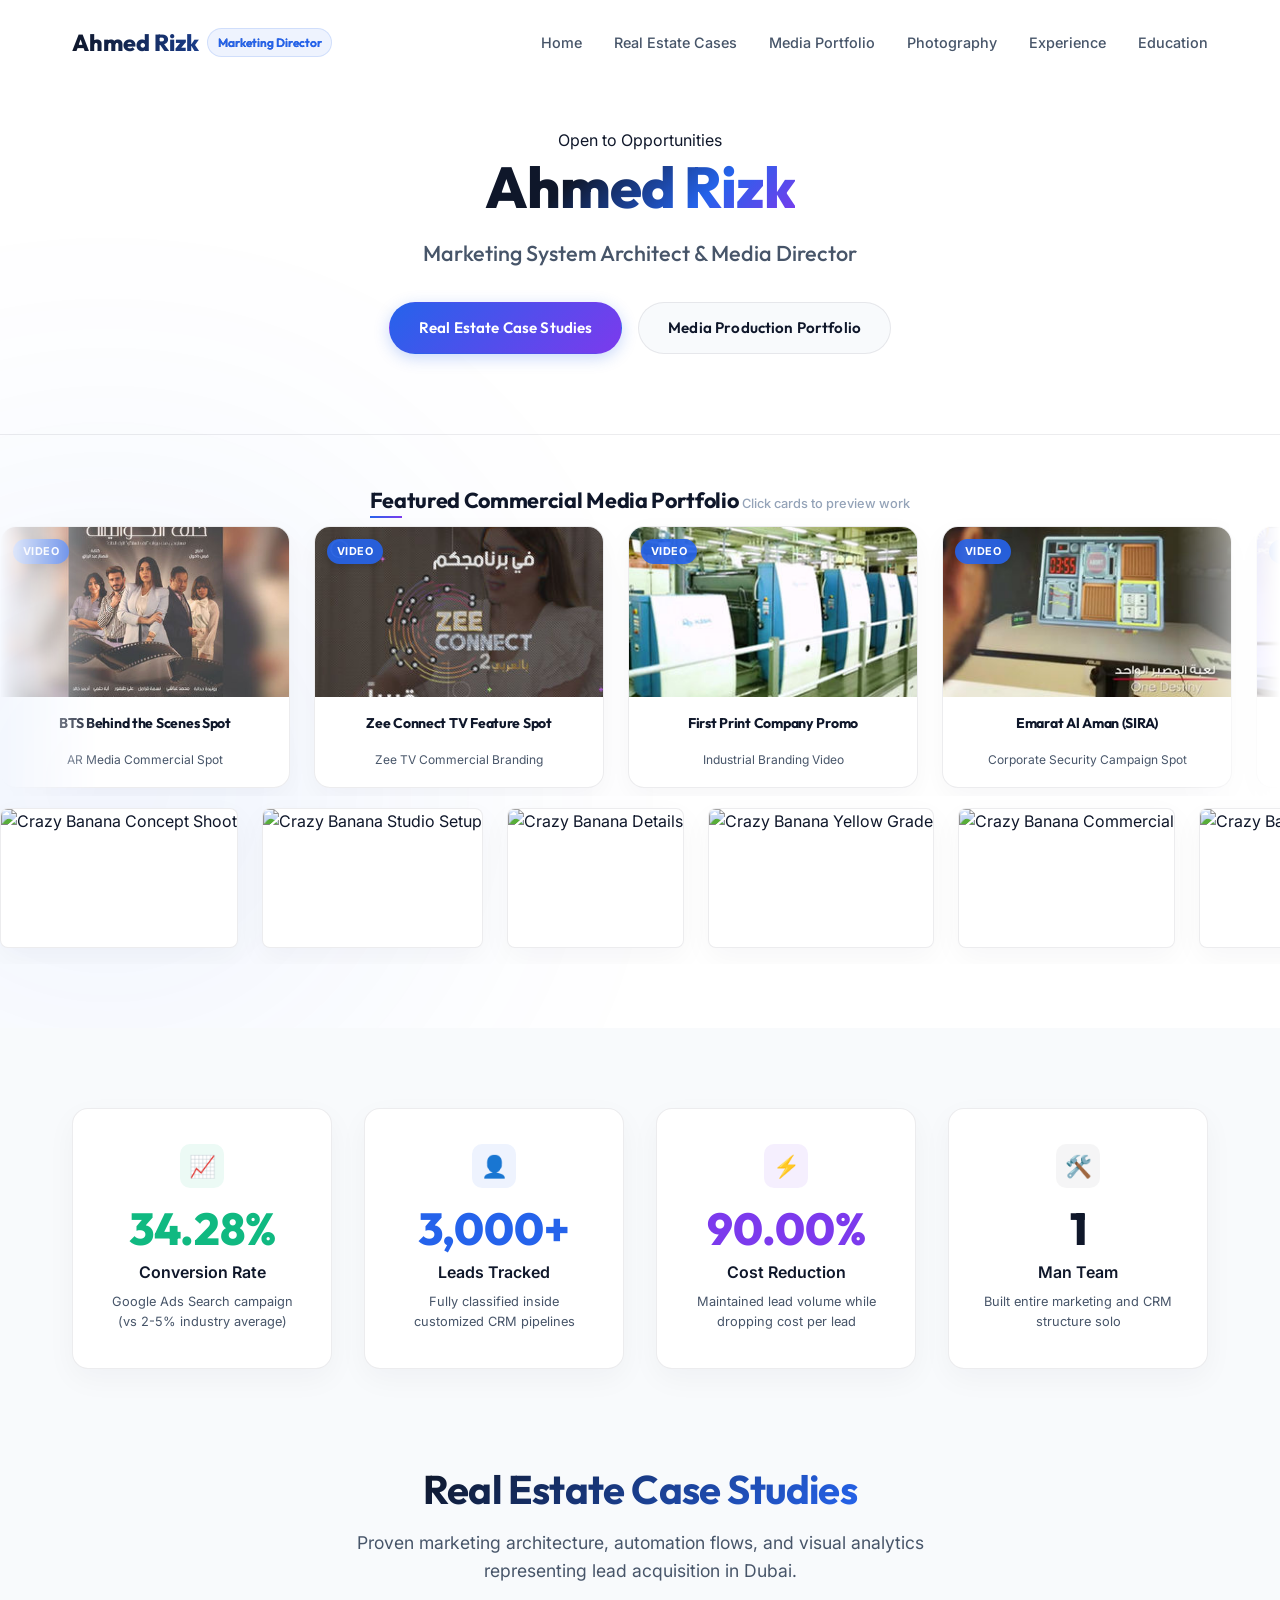
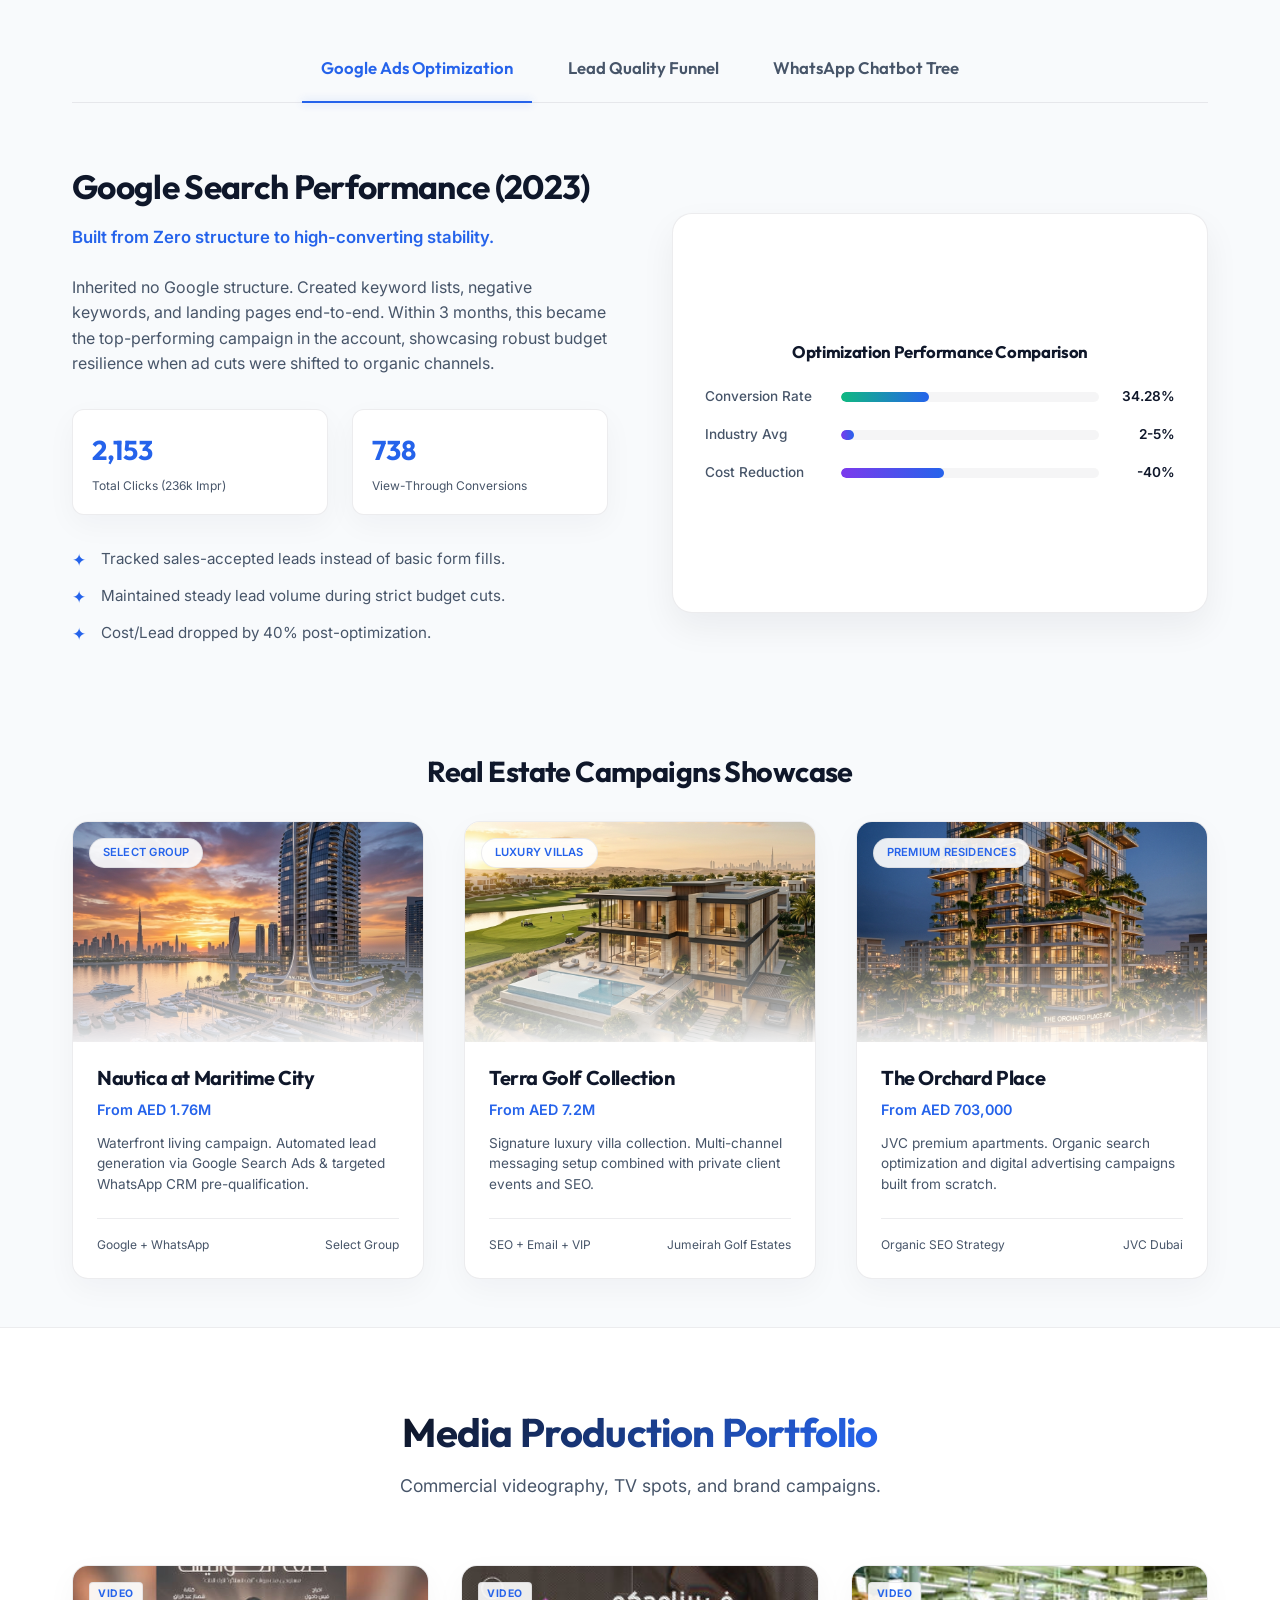
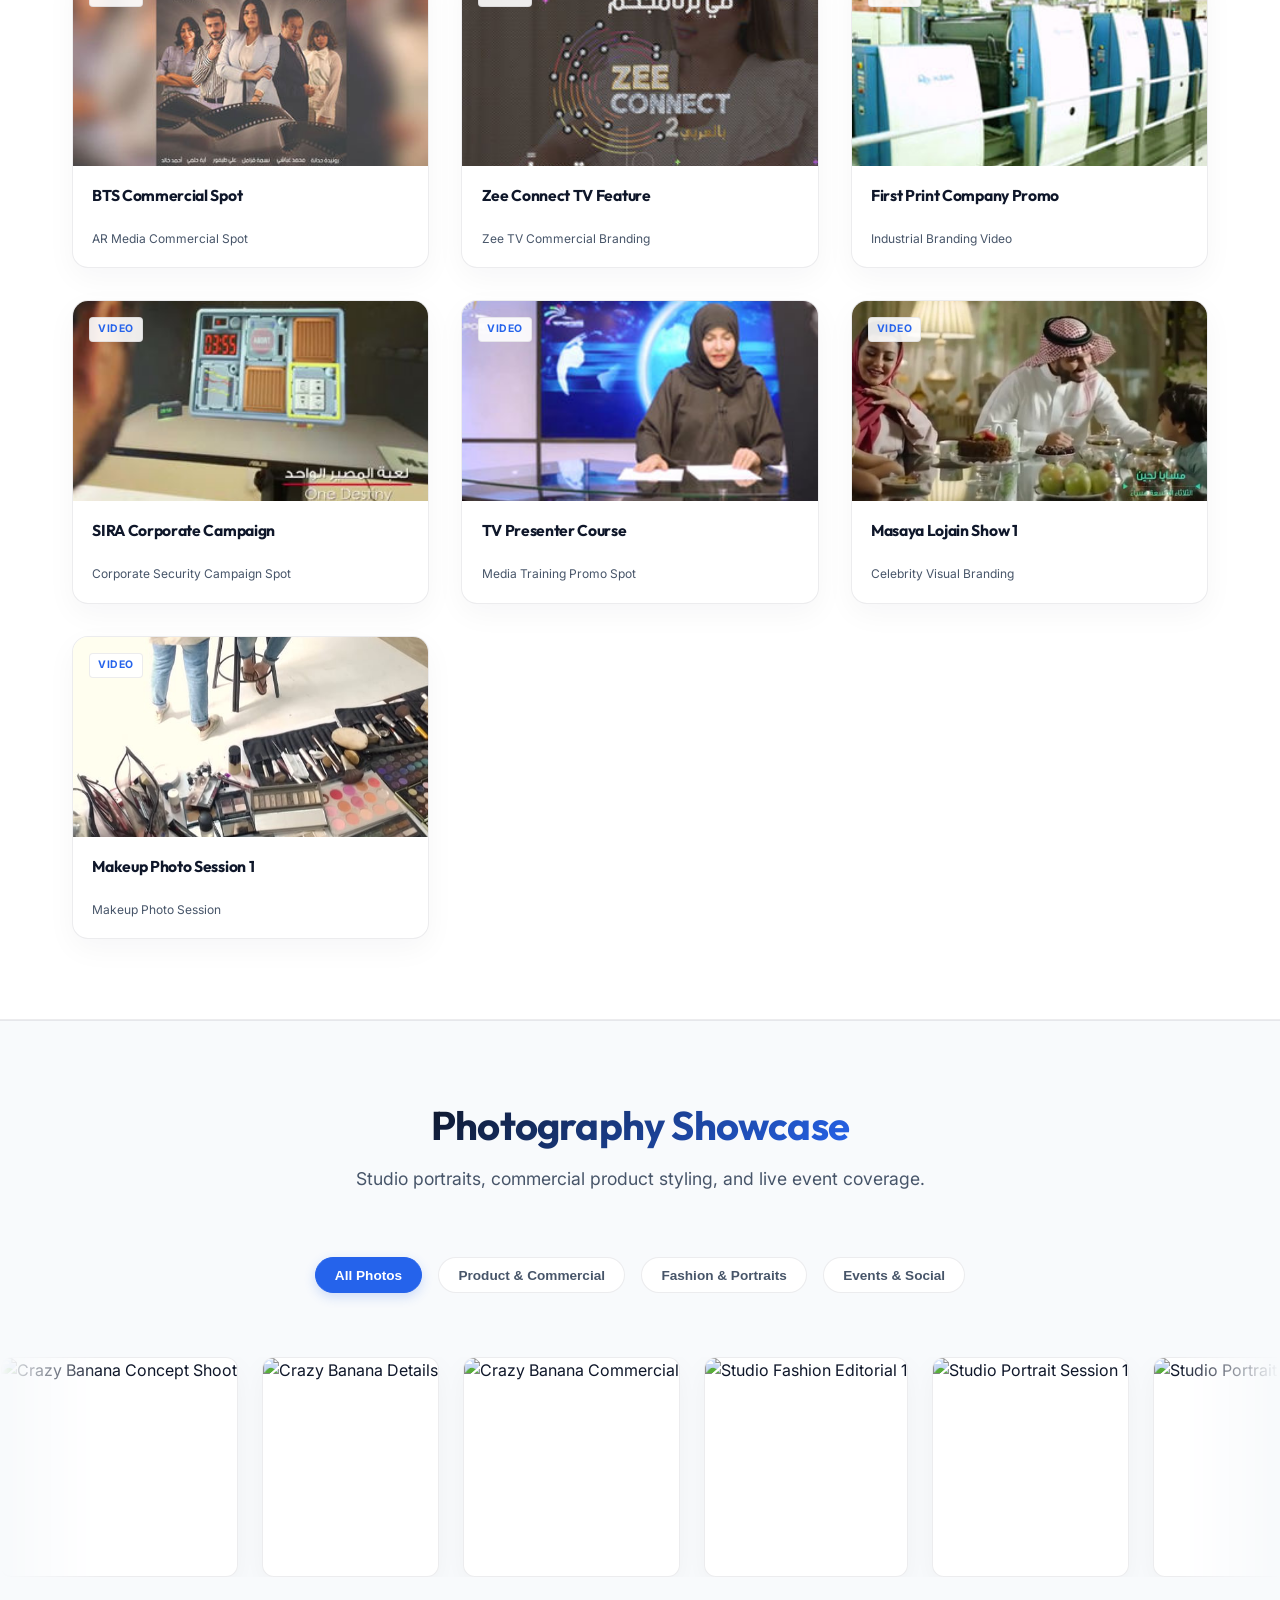
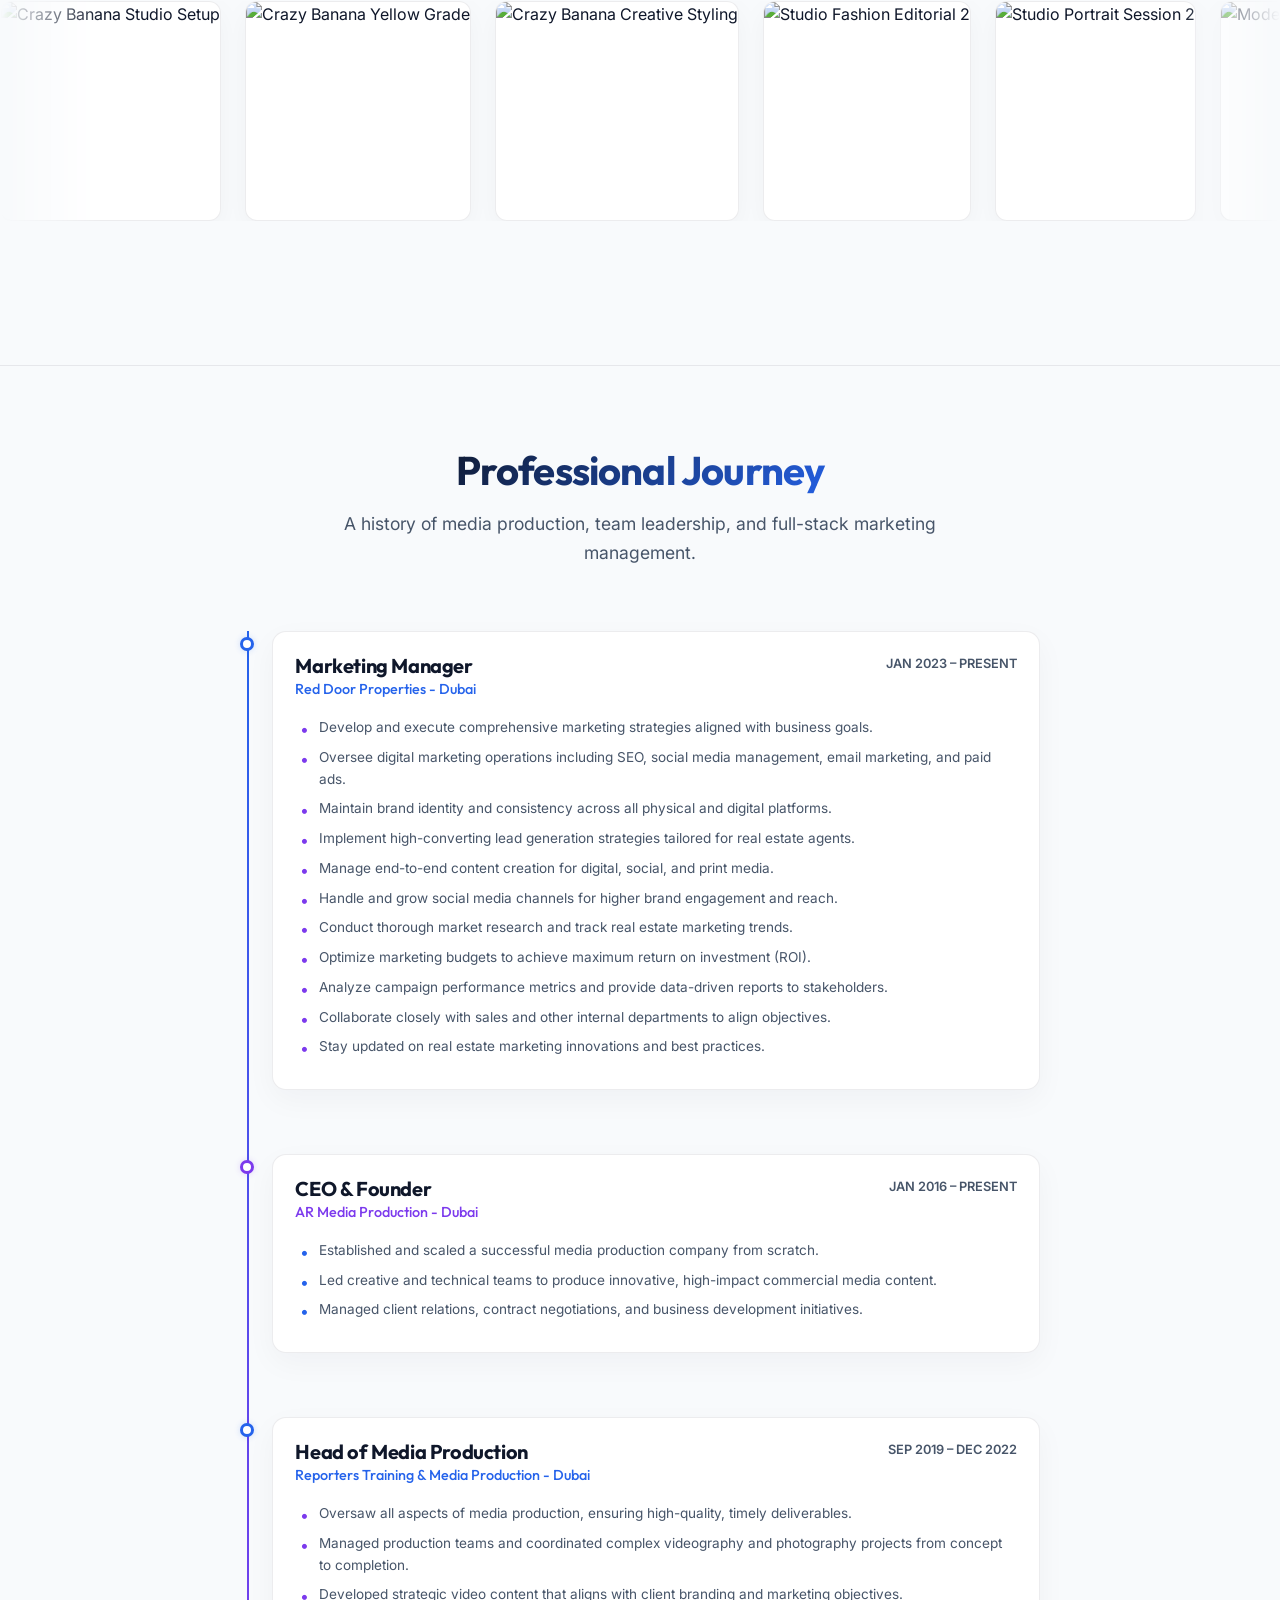
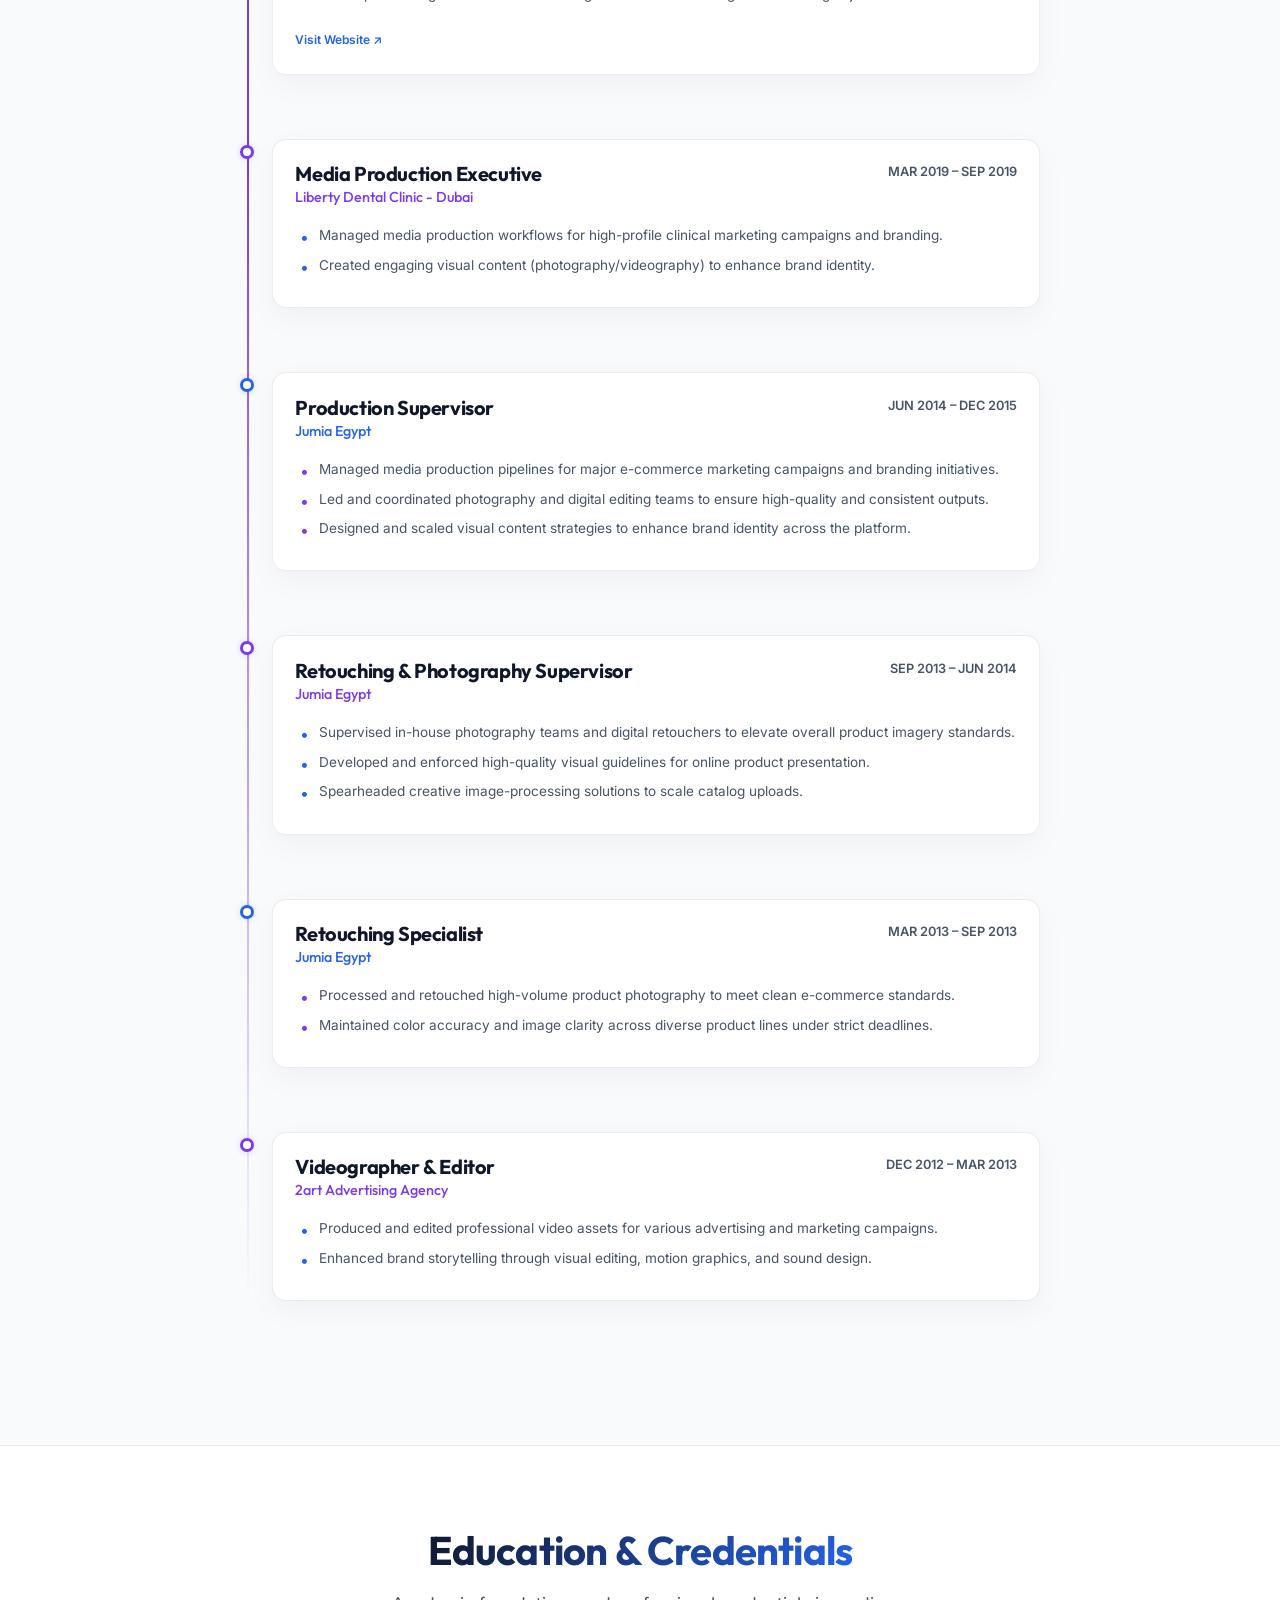
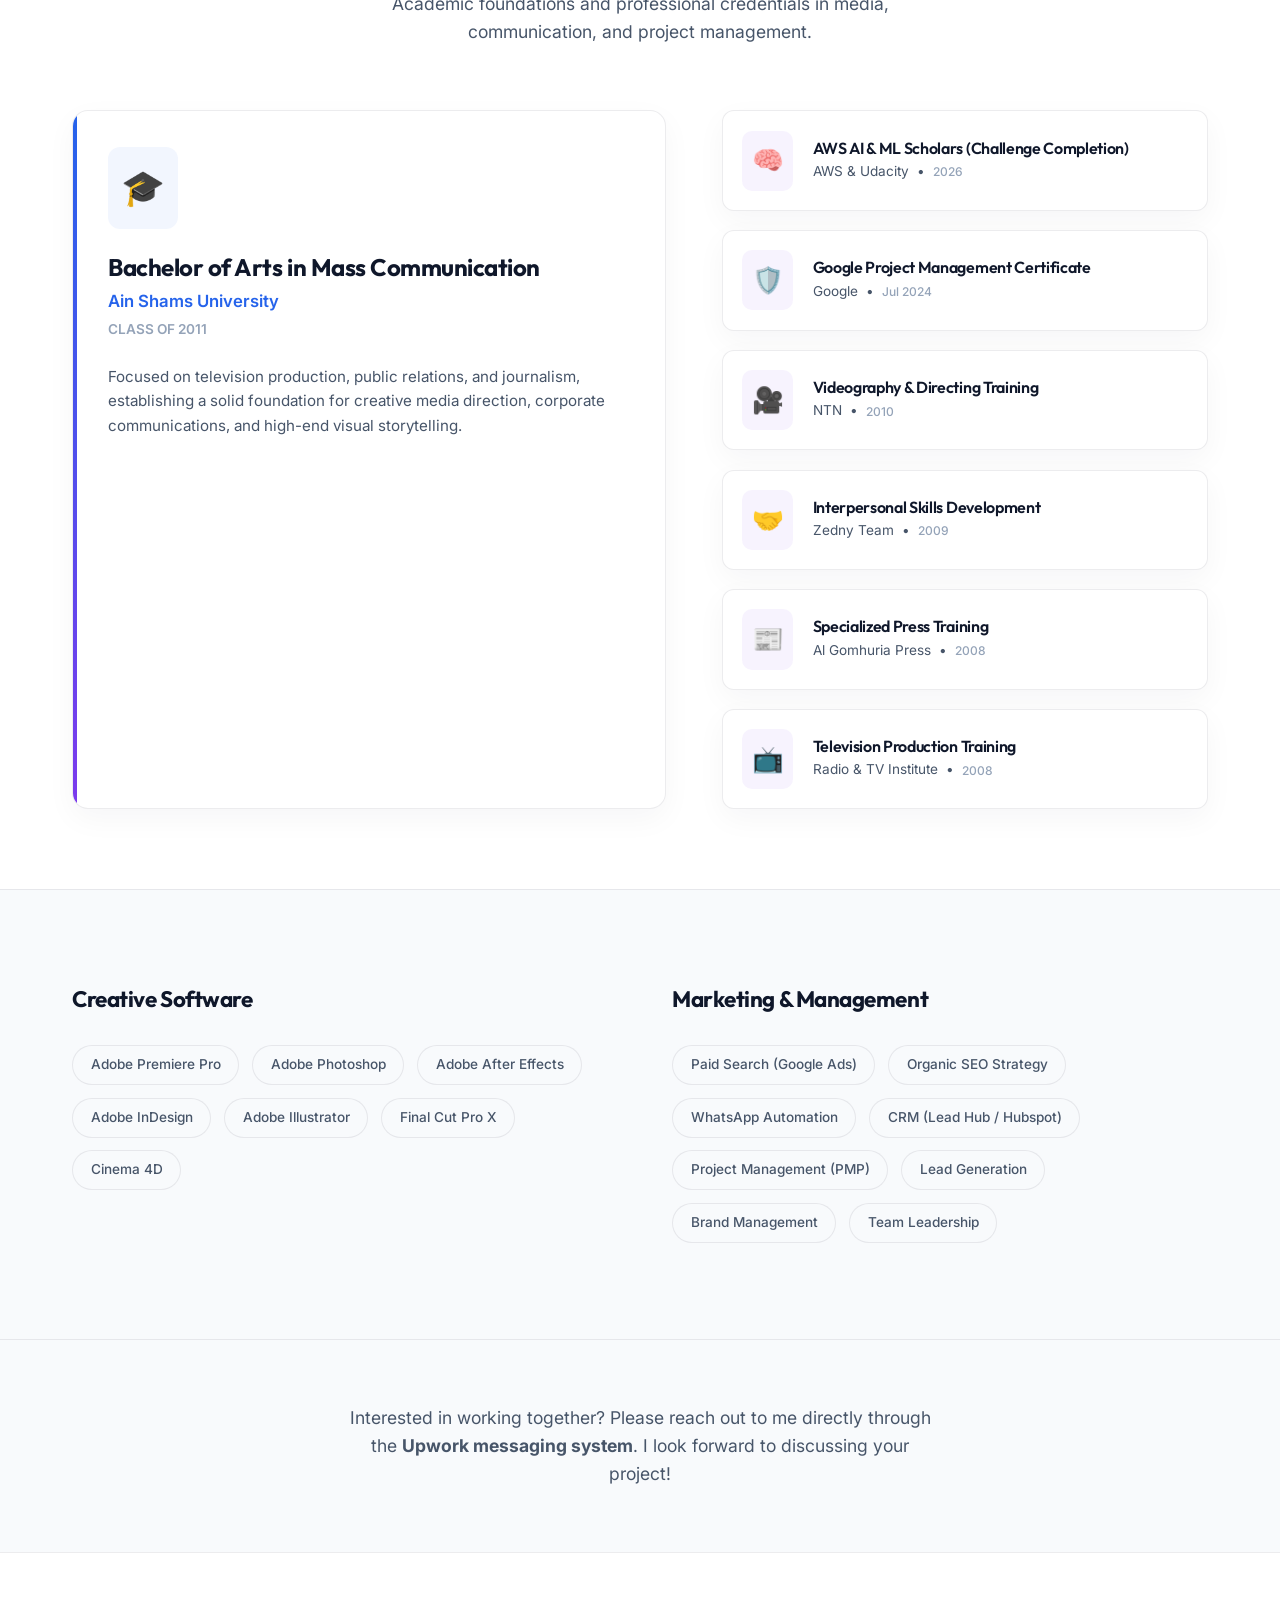
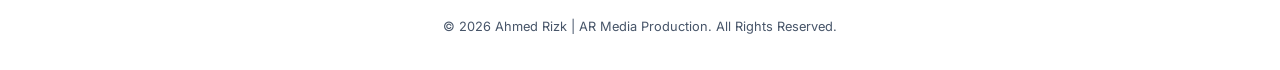
==== upwork.html @ 8ee6723e "Add Upwork-compliant portfolio edition without contact info or contact form" ====
<!DOCTYPE html>
<html lang="en">
<head>
  <meta charset="UTF-8">
  <meta name="viewport" content="width=device-width, initial-scale=1.0">
  <title>Ahmed Rizk | Head of Marketing & Media Production Portfolio</title>
  <meta name="description" content="Personal marketing leadership and media production portfolio of Ahmed Rizk. Specialized in Dubai Real Estate, Google Ads, and CRM workflows.">
  
  <!-- Open Graph / Facebook (Social Preview) -->
  <meta property="og:type" content="website">
  <meta property="og:url" content="https://ahmedrizkmedia.github.io/Ahmed_rizk/upwork.html">
  <meta property="og:title" content="Ahmed Rizk | Head of Marketing & Media Production">
  <meta property="og:description" content="Marketing System Architect & Media Director. Specialized in Dubai Real Estate, Google Ads, and CRM workflows.">
  <meta property="og:image" content="https://ahmedrizkmedia.github.io/Ahmed_rizk/images/avatar.jpg">

  <!-- Twitter -->
  <meta property="twitter:card" content="summary_large_image">
  <meta property="twitter:url" content="https://ahmedrizkmedia.github.io/Ahmed_rizk/upwork.html">
  <meta property="twitter:title" content="Ahmed Rizk | Head of Marketing & Media Production">
  <meta property="twitter:description" content="Marketing System Architect & Media Director. Specialized in Dubai Real Estate, Google Ads, and CRM workflows.">
  <meta property="twitter:image" content="https://ahmedrizkmedia.github.io/Ahmed_rizk/images/avatar.jpg">

  <link rel="icon" type="image/jpeg" href="images/favicon.jpg">
  <link rel="stylesheet" href="style.css">
  <script src="script.js" defer></script>
</head>
<body>

  <!-- Sticky Header Nav -->
  <header>
    <div class="container nav-container">
      <a href="#" class="logo">Ahmed Rizk <span>Marketing Director</span></a>
      <nav>
        <ul class="nav-links">
          <li><a href="#hero">Home</a></li>
          <li><a href="#real-estate">Real Estate Cases</a></li>
          <li><a href="#media-production">Media Portfolio</a></li>
          <li><a href="#photography">Photography</a></li>
          <li><a href="#experience">Experience</a></li>
          <li><a href="#education">Education</a></li>
        </ul>
      </nav>
      <button class="mobile-menu-toggle" aria-label="Toggle Navigation">
        <span></span>
        <span></span>
        <span></span>
      </button>
    </div>
  </header>

  <!-- Hero Section -->
  <section id="hero" class="hero">
    <div class="container hero-header-container">
      <div class="hero-badge">Open to Opportunities</div>
      <h1>Ahmed Rizk</h1>
      <p class="hero-tagline">Marketing System Architect & Media Director</p>
      
      <div class="hero-actions">
        <a href="#real-estate" class="btn btn-primary">Real Estate Case Studies</a>
        <a href="#media-production" class="btn btn-secondary">Media Production Portfolio</a>
      </div>
    </div>
    
    <!-- Hero Photography & Media Portfolio Banner (Scrolling Marquee) -->
    <div class="hero-media-banner">
      <div class="marquee-title-container">
        <span class="marquee-title">Featured Commercial Media Portfolio</span>
        <span class="marquee-sub">Click cards to preview work</span>
      </div>
      <div class="marquee-wrapper">
        <div class="marquee-track">
          <!-- Card 1: BTS -->
          <div class="marquee-card" data-media-id="vid_bts">
            <div class="marquee-card-img">
              <span class="card-type-badge type-video">Video</span>
              <img src="images/bts.jpg" alt="BTS Behind the Scenes Spot">
            </div>
            <div class="marquee-card-meta">
              <h4>BTS Behind the Scenes Spot</h4>
              <p>AR Media Commercial Spot</p>
            </div>
          </div>
          <!-- Card 2: Zee Connect TV Feature Spot -->
          <div class="marquee-card" data-media-id="vid_zee">
            <div class="marquee-card-img">
              <span class="card-type-badge type-video">Video</span>
              <img src="images/zee.jpg" alt="Zee Connect TV Feature Spot">
            </div>
            <div class="marquee-card-meta">
              <h4>Zee Connect TV Feature Spot</h4>
              <p>Zee TV Commercial Branding</p>
            </div>
          </div>
          <!-- Card 3: First Print Company Promo -->
          <div class="marquee-card" data-media-id="vid_firstprint">
            <div class="marquee-card-img">
              <span class="card-type-badge type-video">Video</span>
              <img src="images/firstprint.jpg" alt="First Print Company Promo">
            </div>
            <div class="marquee-card-meta">
              <h4>First Print Company Promo</h4>
              <p>Industrial Branding Video</p>
            </div>
          </div>
          <!-- Card 4: Emarat Al Aman - SIRA Project -->
          <div class="marquee-card" data-media-id="vid_sira">
            <div class="marquee-card-img">
              <span class="card-type-badge type-video">Video</span>
              <img src="images/sira.jpg" alt="Emarat Al Aman - SIRA Project">
            </div>
            <div class="marquee-card-meta">
              <h4>Emarat Al Aman (SIRA)</h4>
              <p>Corporate Security Campaign Spot</p>
            </div>
          </div>
          <!-- Card 5: TV Presenter Course Coverage -->
          <div class="marquee-card" data-media-id="vid_presenter">
            <div class="marquee-card-img">
              <span class="card-type-badge type-video">Video</span>
              <img src="images/presenter.jpg" alt="TV Presenter Course Coverage">
            </div>
            <div class="marquee-card-meta">
              <h4>TV Presenter Course</h4>
              <p>Media Training Promo Spot</p>
            </div>
          </div>
          <!-- Card 6: Masaya Lojain Show - Spot 1 -->
          <div class="marquee-card" data-media-id="vid_makeup1">
            <div class="marquee-card-img">
              <span class="card-type-badge type-video">Video</span>
              <img src="images/lojain.jpg" alt="Masaya Lojain - Spot 1">
            </div>
            <div class="marquee-card-meta">
              <h4>Masaya Lojain Show 1</h4>
              <p>Celebrity Visual Branding</p>
            </div>
          </div>
          <!-- Card 7: Makeup Photo Session 1 -->
          <div class="marquee-card" data-media-id="vid_makeup2">
            <div class="marquee-card-img">
              <span class="card-type-badge type-video">Video</span>
              <img src="images/event.jpg" alt="Makeup Photo Session 1">
            </div>
            <div class="marquee-card-meta">
              <h4>Makeup Photo Session 1</h4>
              <p>Makeup Photo Session</p>
            </div>
          </div>
        </div>
        
        <!-- Duplicated track to create seamless loop -->
        <div class="marquee-track" aria-hidden="true">
          <!-- Card 1 -->
          <div class="marquee-card" data-media-id="vid_bts">
            <div class="marquee-card-img">
              <span class="card-type-badge type-video">Video</span>
              <img src="images/bts.jpg" alt="BTS Behind the Scenes Spot">
            </div>
            <div class="marquee-card-meta">
              <h4>BTS Behind the Scenes Spot</h4>
              <p>AR Media Commercial Spot</p>
            </div>
          </div>
          <!-- Card 2 -->
          <div class="marquee-card" data-media-id="vid_zee">
            <div class="marquee-card-img">
              <span class="card-type-badge type-video">Video</span>
              <img src="images/zee.jpg" alt="Zee Connect TV Feature Spot">
            </div>
            <div class="marquee-card-meta">
              <h4>Zee Connect TV Feature Spot</h4>
              <p>Zee TV Commercial Branding</p>
            </div>
          </div>
          <!-- Card 3 -->
          <div class="marquee-card" data-media-id="vid_firstprint">
            <div class="marquee-card-img">
              <span class="card-type-badge type-video">Video</span>
              <img src="images/firstprint.jpg" alt="First Print Company Promo">
            </div>
            <div class="marquee-card-meta">
              <h4>First Print Company Promo</h4>
              <p>Industrial Branding Video</p>
            </div>
          </div>
          <!-- Card 4 -->
          <div class="marquee-card" data-media-id="vid_sira">
            <div class="marquee-card-img">
              <span class="card-type-badge type-video">Video</span>
              <img src="images/sira.jpg" alt="Emarat Al Aman - SIRA Project">
            </div>
            <div class="marquee-card-meta">
              <h4>Emarat Al Aman (SIRA)</h4>
              <p>Corporate Security Campaign Spot</p>
            </div>
          </div>
          <!-- Card 5 -->
          <div class="marquee-card" data-media-id="vid_presenter">
            <div class="marquee-card-img">
              <span class="card-type-badge type-video">Video</span>
              <img src="images/presenter.jpg" alt="TV Presenter Course Coverage">
            </div>
            <div class="marquee-card-meta">
              <h4>TV Presenter Course</h4>
              <p>Media Training Promo Spot</p>
            </div>
          </div>
          <!-- Card 6 -->
          <div class="marquee-card" data-media-id="vid_makeup1">
            <div class="marquee-card-img">
              <span class="card-type-badge type-video">Video</span>
              <img src="images/lojain.jpg" alt="Masaya Lojain - Spot 1">
            </div>
            <div class="marquee-card-meta">
              <h4>Masaya Lojain Show 1</h4>
              <p>Celebrity Visual Branding</p>
            </div>
          </div>
          <!-- Card 7 -->
          <div class="marquee-card" data-media-id="vid_makeup2">
            <div class="marquee-card-img">
              <span class="card-type-badge type-video">Video</span>
              <img src="images/event.jpg" alt="Makeup Photo Session 1">
            </div>
            <div class="marquee-card-meta">
              <h4>Makeup Photo Session 1</h4>
              <p>Makeup Photo Session</p>
            </div>
          </div>
      </div>
    </div>

    <!-- Scrolling Photography Showcase Row (Hero Counter-scroll) -->
    <div class="hero-photo-marquee-row row-right">
        <div id="hero-photo-track-a" class="photo-marquee-track"></div>
        <div id="hero-photo-track-b" class="photo-marquee-track" aria-hidden="true"></div>
      </div>
    </div>
  </section>

  <!-- Section 1: Real Estate Case Studies & Projects -->
  <section id="real-estate" class="case-studies">
    <!-- Metrics Dashboard -->
    <div class="container" style="margin-bottom: 6rem;">
      <div class="metrics-grid">
        <div class="metric-card">
          <div class="metric-icon">📈</div>
          <div class="metric-value" data-target="34.28" data-percent="true">0%</div>
          <div class="metric-label">Conversion Rate</div>
          <div class="metric-desc">Google Ads Search campaign (vs 2-5% industry average)</div>
        </div>
        <div class="metric-card">
          <div class="metric-icon">👤</div>
          <div class="metric-value" data-target="3000" data-plus="true">0</div>
          <div class="metric-label">Leads Tracked</div>
          <div class="metric-desc">Fully classified inside customized CRM pipelines</div>
        </div>
        <div class="metric-card">
          <div class="metric-icon">⚡</div>
          <div class="metric-value" data-target="90" data-percent="true">0%</div>
          <div class="metric-label">Cost Reduction</div>
          <div class="metric-desc">Maintained lead volume while dropping cost per lead</div>
        </div>
        <div class="metric-card">
          <div class="metric-icon">🛠️</div>
          <div class="metric-value" data-target="1">0</div>
          <div class="metric-label">Man Team</div>
          <div class="metric-desc">Built entire marketing and CRM structure solo</div>
        </div>
      </div>
    </div>

    <div class="container">
      <div class="section-header">
        <h2>Real Estate Case Studies</h2>
        <p>Proven marketing architecture, automation flows, and visual analytics representing lead acquisition in Dubai.</p>
      </div>

      <div class="tabs-container">
        <button class="tab-btn active" data-tab="case1">Google Ads Optimization</button>
        <button class="tab-btn" data-tab="case2">Lead Quality Funnel</button>
        <button class="tab-btn" data-tab="case3">WhatsApp Chatbot Tree</button>
      </div>

      <!-- Tab 1: Google Ads -->
      <div id="case1" class="tab-content active">
        <div class="case-study-layout">
          <div class="case-study-content">
            <h3>Google Search Performance (2023)</h3>
            <p class="case-study-highlight">Built from Zero structure to high-converting stability.</p>
            <p class="case-study-desc">
              Inherited no Google structure. Created keyword lists, negative keywords, and landing pages end-to-end. Within 3 months, this became the top-performing campaign in the account, showcasing robust budget resilience when ad cuts were shifted to organic channels.
            </p>
            <div class="case-study-stats">
              <div class="cs-stat-card">
                <div class="value">2,153</div>
                <div class="label">Total Clicks (236k Impr)</div>
              </div>
              <div class="cs-stat-card">
                <div class="value">738</div>
                <div class="label">View-Through Conversions</div>
              </div>
            </div>
            <ul class="case-study-bullets">
              <li>Tracked sales-accepted leads instead of basic form fills.</li>
              <li>Maintained steady lead volume during strict budget cuts.</li>
              <li>Cost/Lead dropped by 40% post-optimization.</li>
            </ul>
          </div>
          <div class="chart-box">
            <h4 class="chart-title">Optimization Performance Comparison</h4>
            <div class="bar-chart-container">
              <div class="bar-row">
                <div class="bar-label">Conversion Rate</div>
                <div class="bar-track"><div class="bar-fill" data-width="34.28"></div></div>
                <div class="bar-value">34.28%</div>
              </div>
              <div class="bar-row">
                <div class="bar-label">Industry Avg</div>
                <div class="bar-track"><div class="bar-fill" data-width="5.0"></div></div>
                <div class="bar-value">2-5%</div>
              </div>
              <div class="bar-row">
                <div class="bar-label">Cost Reduction</div>
                <div class="bar-track"><div class="bar-fill" data-width="40.0"></div></div>
                <div class="bar-value">-40%</div>
              </div>
            </div>
          </div>
        </div>
      </div>

      <!-- Tab 2: Lead Quality -->
      <div id="case2" class="tab-content">
        <div class="case-study-layout">
          <div class="case-study-content">
            <h3>Lead Quality Classification Funnel</h3>
            <p class="case-study-highlight">Beyond cost per lead: managing quality as a complete system.</p>
            <p class="case-study-desc">
              Tracked more than 3,000+ leads with a complete classification status inside the CRM. Reduced lead response times from 24 hours down to under 2 hours. By analyzing drop-offs, budget was dynamically reallocated to highest-converting campaigns.
            </p>
            <div class="case-study-stats">
              <div class="cs-stat-card">
                <div class="value">3,000+</div>
                <div class="label">Leads Systemized</div>
              </div>
              <div class="cs-stat-card">
                <div class="value">2 Hours</div>
                <div class="label">Response Time (from 24h)</div>
              </div>
            </div>
            <ul class="case-study-bullets">
              <li>Hover/click on segments in the chart to review the exact strategic action taken for each status type.</li>
              <li>Identified agent follow-up delays by introducing response tracking.</li>
            </ul>
          </div>
          <div class="chart-box">
            <h4 class="chart-title">Lead Status Breakdown (3,000+ Leads)</h4>
            <div class="donut-chart-layout">
              <div class="donut-svg-wrapper">
                <svg width="100%" height="100%" viewBox="0 0 200 200">
                  <circle class="donut-segment" cx="100" cy="100" r="90" stroke="#64748b" stroke-dasharray="181.7 565.5" stroke-dashoffset="0" data-status="noanswer"></circle>
                  <circle class="donut-segment" cx="100" cy="100" r="90" stroke="#f59e0b" stroke-dasharray="180.8 565.5" stroke-dashoffset="-181.7" data-status="unqualified"></circle>
                  <circle class="donut-segment" cx="100" cy="100" r="90" stroke="#3b82f6" stroke-dasharray="118.5 565.5" stroke-dashoffset="-362.5" data-status="followup"></circle>
                  <circle class="donut-segment" cx="100" cy="100" r="90" stroke="#10b981" stroke-dasharray="50.0 565.5" stroke-dashoffset="-481.0" data-status="qualified"></circle>
                  <circle class="donut-segment" cx="100" cy="100" r="90" stroke="#ef4444" stroke-dasharray="34.4 565.5" stroke-dashoffset="-531.0" data-status="wrongnumber"></circle>
                </svg>
                <div class="donut-center-text">
                  <div class="donut-center-value">3,000+</div>
                  <div class="donut-center-label">Leads</div>
                </div>
              </div>
              <div class="donut-legend">
                <div class="legend-item" data-status="qualified"><span class="legend-color" style="background:#10b981"></span> Qualified (9%)</div>
                <div class="legend-item" data-status="followup"><span class="legend-color" style="background:#3b82f6"></span> Follow-Up (21%)</div>
                <div class="legend-item" data-status="unqualified"><span class="legend-color" style="background:#f59e0b"></span> Unqualified (32%)</div>
                <div class="legend-item" data-status="noanswer"><span class="legend-color" style="background:#64748b"></span> No Answer (32%)</div>
                <div class="legend-item" data-status="wrongnumber"><span class="legend-color" style="background:#ef4444"></span> Wrong No. (6%)</div>
              </div>
            </div>
            <div id="donut-action" class="donut-action-card">
              <h5 id="action-title">Action Plan Strategy</h5>
              <p id="action-desc">Hover over a pie segment or legend item to view how Ahmed optimized the budget and funnel for this lead group.</p>
            </div>
          </div>
        </div>
      </div>

      <!-- Tab 3: Chatbot -->
      <div id="case3" class="tab-content">
        <div class="case-study-layout">
          <div class="case-study-content">
            <h3>WhatsApp Pre-Qualification Chatbot</h3>
            <p class="case-study-highlight">Automating high-volume sorting to reduce agent fatigue.</p>
            <p class="case-study-desc">
              Developed a custom automated chatbot decision tree on WhatsApp. By pre-qualifying leads based on budget, property type, and buying vs selling intent, unqualified leads were filtered out early, protecting agent bandwidth.
            </p>
            <div class="case-study-stats">
              <div class="cs-stat-card">
                <div class="value">~30%</div>
                <div class="label">Reduction in Bad Leads</div>
              </div>
              <div class="cs-stat-card">
                <div class="value">100%</div>
                <div class="label">Automated Handshakes</div>
              </div>
            </div>
            <ul class="case-study-bullets">
              <li>Click on the nodes in the tree model to simulate the pre-qualification path chosen by leads.</li>
              <li>Qualified entries drop directly into CRM leads pipelines.</li>
            </ul>
          </div>
          <div class="chart-box">
            <h4 class="chart-title">Chatbot Logic Visualizer</h4>
            <div class="tree-container">
              <div class="tree-node root active" data-node="start">WhatsApp Funnel Start</div>
              <div class="tree-level">
                <div class="tree-node split" data-node="buy">Buy Property</div>
                <div class="tree-node split" data-node="sell">Selling Property</div>
              </div>
              <div class="tree-level">
                <div class="tree-node leaf" data-node="qual">Meets Spec -> CRM Leads</div>
                <div class="tree-node leaf" data-node="unqual">Under Spec -> Drip Loop</div>
              </div>
            </div>
            <div id="chatbot-action" class="donut-action-card" style="margin-top:2rem">
              <p id="chatbot-action-desc">Click on any bot node to review the pre-qualification criteria.</p>
            </div>
          </div>
        </div>
      </div>

      <!-- Real Estate Projects Grid -->
      <h3 style="font-size: 1.8rem; margin: 6rem 0 2rem; text-align: center; font-family: var(--font-headers); color: var(--text-primary)">Real Estate Campaigns Showcase</h3>
      <div class="portfolio-grid">
        <!-- Nautica Card -->
        <div class="portfolio-card" data-project="nautica">
          <div class="portfolio-img">
            <div class="portfolio-badge">Select Group</div>
            <img src="images/nautica.png" alt="Select Group Nautica Campaign">
          </div>
          <div class="portfolio-info">
            <h4>Nautica at Maritime City</h4>
            <p class="price">From AED 1.76M</p>
            <p class="desc">Waterfront living campaign. Automated lead generation via Google Search Ads & targeted WhatsApp CRM pre-qualification.</p>
            <div class="portfolio-meta">
              <span>Google + WhatsApp</span>
              <span>Select Group</span>
            </div>
          </div>
        </div>

        <!-- Terra Golf Card -->
        <div class="portfolio-card" data-project="terragolf">
          <div class="portfolio-img">
            <div class="portfolio-badge">Luxury Villas</div>
            <img src="images/terragolf.png" alt="Terra Golf Collection Campaign">
          </div>
          <div class="portfolio-info">
            <h4>Terra Golf Collection</h4>
            <p class="price">From AED 7.2M</p>
            <p class="desc">Signature luxury villa collection. Multi-channel messaging setup combined with private client events and SEO.</p>
            <div class="portfolio-meta">
              <span>SEO + Email + VIP</span>
              <span>Jumeirah Golf Estates</span>
            </div>
          </div>
        </div>

        <!-- The Orchard Place Card -->
        <div class="portfolio-card" data-project="orchard">
          <div class="portfolio-img">
            <div class="portfolio-badge">Premium Residences</div>
            <img src="images/orchard.png" alt="The Orchard Place Campaign">
          </div>
          <div class="portfolio-info">
            <h4>The Orchard Place</h4>
            <p class="price">From AED 703,000</p>
            <p class="desc">JVC premium apartments. Organic search optimization and digital advertising campaigns built from scratch.</p>
            <div class="portfolio-meta">
              <span>Organic SEO Strategy</span>
              <span>JVC Dubai</span>
            </div>
          </div>
        </div>
      </div>
    </div>
  </section>

  <!-- Section 2: Media Production Portfolio -->
  <section id="media-production" class="portfolio">
    <div class="container">
      <div class="section-header">
        <h2>Media Production Portfolio</h2>
        <p>Commercial videography, TV spots, and brand campaigns.</p>
      </div>

      <!-- Media Grid -->
      <div class="media-grid">
        <!-- Media Item 1: Video -->
        <div class="media-card-item filter-item video" data-media-id="vid_bts">
          <div class="media-preview-container">
            <div class="media-card-badge">Video</div>
            <div class="media-overlay">
              <span class="media-play-icon">▶</span>
            </div>
            <img class="media-grid-img" src="images/bts.jpg" alt="BTS Commercial Spot">
          </div>
          <div class="media-card-info">
            <h4>BTS Commercial Spot</h4>
            <p class="media-category">AR Media Commercial Spot</p>
          </div>
        </div>

        <!-- Media Item 2: Video -->
        <div class="media-card-item filter-item video" data-media-id="vid_zee">
          <div class="media-preview-container">
            <div class="media-card-badge">Video</div>
            <div class="media-overlay">
              <span class="media-play-icon">▶</span>
            </div>
            <img class="media-grid-img" src="images/zee.jpg" alt="Zee Connect TV Feature">
          </div>
          <div class="media-card-info">
            <h4>Zee Connect TV Feature</h4>
            <p class="media-category">Zee TV Commercial Branding</p>
          </div>
        </div>

        <!-- Media Item 3: Video -->
        <div class="media-card-item filter-item video" data-media-id="vid_firstprint">
          <div class="media-preview-container">
            <div class="media-card-badge">Video</div>
            <div class="media-overlay">
              <span class="media-play-icon">▶</span>
            </div>
            <img class="media-grid-img" src="images/firstprint.jpg" alt="First Print Company Promo">
          </div>
          <div class="media-card-info">
            <h4>First Print Company Promo</h4>
            <p class="media-category">Industrial Branding Video</p>
          </div>
        </div>

        <!-- Media Item 4: Video -->
        <div class="media-card-item filter-item video" data-media-id="vid_sira">
          <div class="media-preview-container">
            <div class="media-card-badge">Video</div>
            <div class="media-overlay">
              <span class="media-play-icon">▶</span>
            </div>
            <img class="media-grid-img" src="images/sira.jpg" alt="Emarat Al Aman - SIRA Project">
          </div>
          <div class="media-card-info">
            <h4>SIRA Corporate Campaign</h4>
            <p class="media-category">Corporate Security Campaign Spot</p>
          </div>
        </div>

        <!-- Media Item 5: Video -->
        <div class="media-card-item filter-item video" data-media-id="vid_presenter">
          <div class="media-preview-container">
            <div class="media-card-badge">Video</div>
            <div class="media-overlay">
              <span class="media-play-icon">▶</span>
            </div>
            <img class="media-grid-img" src="images/presenter.jpg" alt="TV Presenter Course Coverage">
          </div>
          <div class="media-card-info">
            <h4>TV Presenter Course</h4>
            <p class="media-category">Media Training Promo Spot</p>
          </div>
        </div>

        <!-- Media Item 6: Video -->
        <div class="media-card-item filter-item video" data-media-id="vid_makeup1">
          <div class="media-preview-container">
            <div class="media-card-badge">Video</div>
            <div class="media-overlay">
              <span class="media-play-icon">▶</span>
            </div>
            <img class="media-grid-img" src="images/lojain.jpg" alt="Masaya Lojain - Spot 1">
          </div>
          <div class="media-card-info">
            <h4>Masaya Lojain Show 1</h4>
            <p class="media-category">Celebrity Visual Branding</p>
          </div>
        </div>

        <!-- Media Item 7: Video -->
        <div class="media-card-item filter-item video" data-media-id="vid_makeup2">
          <div class="media-preview-container">
            <div class="media-card-badge">Video</div>
            <div class="media-overlay">
              <span class="media-play-icon">▶</span>
            </div>
            <img class="media-grid-img" src="images/event.jpg" alt="Makeup Photo Session 1">
          </div>
          <div class="media-card-info">
            <h4>Makeup Photo Session 1</h4>
            <p class="media-category">Makeup Photo Session</p>
          </div>
        </div>
      </div>
    </div>
  </section>

  <!-- Section 3: Photography Showcase -->
  <section id="photography" class="portfolio" style="background-color: var(--bg-secondary); border-top: 1px solid var(--card-border);">
    <div class="container">
      <div class="section-header">
        <h2>Photography Showcase</h2>
        <p>Studio portraits, commercial product styling, and live event coverage.</p>
      </div>

      <!-- Photography Category Filters -->
      <div class="photo-filters">
        <button class="photo-filter-btn active" data-filter="all">All Photos</button>
        <button class="photo-filter-btn" data-filter="product">Product & Commercial</button>
        <button class="photo-filter-btn" data-filter="portrait">Fashion & Portraits</button>
        <button class="photo-filter-btn" data-filter="event">Events & Social</button>
      </div>

      </div>
    </div>

    <!-- Photography Marquee Rows (Edge-to-Edge) -->
    <div class="photo-marquee-container">
      <!-- Row 1: Scrolls Left -->
      <div class="photo-marquee-row row-left">
        <div id="photo-track-1a" class="photo-marquee-track"></div>
        <div id="photo-track-1b" class="photo-marquee-track" aria-hidden="true"></div>
      </div>
      <!-- Row 2: Scrolls Right -->
      <div class="photo-marquee-row row-right">
        <div id="photo-track-2a" class="photo-marquee-track"></div>
        <div id="photo-track-2b" class="photo-marquee-track" aria-hidden="true"></div>
      </div>
    </div>
  </section>

  <!-- Experience Timeline Section -->
  <section id="experience" class="experience">
    <div class="container">
      <div class="section-header">
        <h2>Professional Journey</h2>
        <p>A history of media production, team leadership, and full-stack marketing management.</p>
      </div>

      <div class="timeline">
        <!-- Red Door Properties -->
        <div class="timeline-item">
          <div class="timeline-dot"></div>
          <div class="timeline-content">
            <div class="timeline-header">
              <div>
                <h3>Marketing Manager</h3>
                <div class="company">Red Door Properties - Dubai</div>
              </div>
              <span class="timeline-date">Jan 2023 – Present</span>
            </div>
            <ul class="timeline-bullets">
              <li>Develop and execute comprehensive marketing strategies aligned with business goals.</li>
              <li>Oversee digital marketing operations including SEO, social media management, email marketing, and paid ads.</li>
              <li>Maintain brand identity and consistency across all physical and digital platforms.</li>
              <li>Implement high-converting lead generation strategies tailored for real estate agents.</li>
              <li>Manage end-to-end content creation for digital, social, and print media.</li>
              <li>Handle and grow social media channels for higher brand engagement and reach.</li>
              <li>Conduct thorough market research and track real estate marketing trends.</li>
              <li>Optimize marketing budgets to achieve maximum return on investment (ROI).</li>
              <li>Analyze campaign performance metrics and provide data-driven reports to stakeholders.</li>
              <li>Collaborate closely with sales and other internal departments to align objectives.</li>
              <li>Stay updated on real estate marketing innovations and best practices.</li>
            </ul>
          </div>
        </div>

        <!-- AR Media Production -->
        <div class="timeline-item">
          <div class="timeline-dot"></div>
          <div class="timeline-content">
            <div class="timeline-header">
              <div>
                <h3>CEO & Founder</h3>
                <div class="company">AR Media Production - Dubai</div>
              </div>
              <span class="timeline-date">Jan 2016 – Present</span>
            </div>
            <ul class="timeline-bullets">
              <li>Established and scaled a successful media production company from scratch.</li>
              <li>Led creative and technical teams to produce innovative, high-impact commercial media content.</li>
              <li>Managed client relations, contract negotiations, and business development initiatives.</li>
            </ul>
          </div>
        </div>

        <!-- Reporters Training & Media Production -->
        <div class="timeline-item">
          <div class="timeline-dot"></div>
          <div class="timeline-content">
            <div class="timeline-header">
              <div>
                <h3>Head of Media Production</h3>
                <div class="company">Reporters Training & Media Production - Dubai</div>
              </div>
              <span class="timeline-date">Sep 2019 – Dec 2022</span>
            </div>
            <ul class="timeline-bullets">
              <li>Oversaw all aspects of media production, ensuring high-quality, timely deliverables.</li>
              <li>Managed production teams and coordinated complex videography and photography projects from concept to completion.</li>
              <li>Developed strategic video content that aligns with client branding and marketing objectives.</li>
            </ul>
            <a href="http://reporters.ae/" target="_blank" class="timeline-link">Visit Website ↗</a>
          </div>
        </div>

        <!-- Liberty Dental Clinic -->
        <div class="timeline-item">
          <div class="timeline-dot"></div>
          <div class="timeline-content">
            <div class="timeline-header">
              <div>
                <h3>Media Production Executive</h3>
                <div class="company">Liberty Dental Clinic - Dubai</div>
              </div>
              <span class="timeline-date">Mar 2019 – Sep 2019</span>
            </div>
            <ul class="timeline-bullets">
              <li>Managed media production workflows for high-profile clinical marketing campaigns and branding.</li>
              <li>Created engaging visual content (photography/videography) to enhance brand identity.</li>
            </ul>
          </div>
        </div>

        <!-- Jumia Egypt - Production Supervisor -->
        <div class="timeline-item">
          <div class="timeline-dot"></div>
          <div class="timeline-content">
            <div class="timeline-header">
              <div>
                <h3>Production Supervisor</h3>
                <div class="company">Jumia Egypt</div>
              </div>
              <span class="timeline-date">Jun 2014 – Dec 2015</span>
            </div>
            <ul class="timeline-bullets">
              <li>Managed media production pipelines for major e-commerce marketing campaigns and branding initiatives.</li>
              <li>Led and coordinated photography and digital editing teams to ensure high-quality and consistent outputs.</li>
              <li>Designed and scaled visual content strategies to enhance brand identity across the platform.</li>
            </ul>
          </div>
        </div>

        <!-- Jumia Egypt - Retouching & Photography Supervisor -->
        <div class="timeline-item">
          <div class="timeline-dot"></div>
          <div class="timeline-content">
            <div class="timeline-header">
              <div>
                <h3>Retouching & Photography Supervisor</h3>
                <div class="company">Jumia Egypt</div>
              </div>
              <span class="timeline-date">Sep 2013 – Jun 2014</span>
            </div>
            <ul class="timeline-bullets">
              <li>Supervised in-house photography teams and digital retouchers to elevate overall product imagery standards.</li>
              <li>Developed and enforced high-quality visual guidelines for online product presentation.</li>
              <li>Spearheaded creative image-processing solutions to scale catalog uploads.</li>
            </ul>
          </div>
        </div>

        <!-- Jumia Egypt - Retouching -->
        <div class="timeline-item">
          <div class="timeline-dot"></div>
          <div class="timeline-content">
            <div class="timeline-header">
              <div>
                <h3>Retouching Specialist</h3>
                <div class="company">Jumia Egypt</div>
              </div>
              <span class="timeline-date">Mar 2013 – Sep 2013</span>
            </div>
            <ul class="timeline-bullets">
              <li>Processed and retouched high-volume product photography to meet clean e-commerce standards.</li>
              <li>Maintained color accuracy and image clarity across diverse product lines under strict deadlines.</li>
            </ul>
          </div>
        </div>

        <!-- 2art Advertising Agency -->
        <div class="timeline-item">
          <div class="timeline-dot"></div>
          <div class="timeline-content">
            <div class="timeline-header">
              <div>
                <h3>Videographer & Editor</h3>
                <div class="company">2art Advertising Agency</div>
              </div>
              <span class="timeline-date">Dec 2012 – Mar 2013</span>
            </div>
            <ul class="timeline-bullets">
              <li>Produced and edited professional video assets for various advertising and marketing campaigns.</li>
              <li>Enhanced brand storytelling through visual editing, motion graphics, and sound design.</li>
            </ul>
          </div>
        </div>
      </div>
    </div>
  </section>

  <!-- Education & Credentials Section -->
  <section id="education" class="education">
    <div class="container">
      <div class="section-header">
        <h2>Education & Credentials</h2>
        <p>Academic foundations and professional credentials in media, communication, and project management.</p>
      </div>

      <div class="education-grid">
        <!-- Education Card -->
        <div class="education-card">
          <div class="education-icon">🎓</div>
          <h3>Bachelor of Arts in Mass Communication</h3>
          <div class="university">Ain Shams University</div>
          <span class="date">Class of 2011</span>
          <p>
            Focused on television production, public relations, and journalism, establishing a solid foundation for creative media direction, corporate communications, and high-end visual storytelling.
          </p>
        </div>

        <!-- Certifications Column -->
        <div class="certifications-container">
          <!-- AWS AI & ML Scholars -->
          <div class="cert-card">
            <div class="cert-icon">🧠</div>
            <div class="cert-details">
              <h4>AWS AI & ML Scholars (Challenge Completion)</h4>
              <div class="issuer">
                <span>AWS & Udacity</span> &bull; <span class="date">2026</span>
              </div>
            </div>
          </div>

          <!-- Cert 1 -->
          <div class="cert-card">
            <div class="cert-icon">🛡️</div>
            <div class="cert-details">
              <h4>Google Project Management Certificate</h4>
              <div class="issuer">
                <span>Google</span> &bull; <span class="date">Jul 2024</span>
              </div>
            </div>
          </div>

          <!-- Cert 2 -->
          <div class="cert-card">
            <div class="cert-icon">🎥</div>
            <div class="cert-details">
              <h4>Videography & Directing Training</h4>
              <div class="issuer">
                <span>NTN</span> &bull; <span class="date">2010</span>
              </div>
            </div>
          </div>

          <!-- Cert 3 -->
          <div class="cert-card">
            <div class="cert-icon">🤝</div>
            <div class="cert-details">
              <h4>Interpersonal Skills Development</h4>
              <div class="issuer">
                <span>Zedny Team</span> &bull; <span class="date">2009</span>
              </div>
            </div>
          </div>

          <!-- Cert 4 -->
          <div class="cert-card">
            <div class="cert-icon">📰</div>
            <div class="cert-details">
              <h4>Specialized Press Training</h4>
              <div class="issuer">
                <span>Al Gomhuria Press</span> &bull; <span class="date">2008</span>
              </div>
            </div>
          </div>

          <!-- Cert 5 -->
          <div class="cert-card">
            <div class="cert-icon">📺</div>
            <div class="cert-details">
              <h4>Television Production Training</h4>
              <div class="issuer">
                <span>Radio & TV Institute</span> &bull; <span class="date">2008</span>
              </div>
            </div>
          </div>
        </div>
      </div>
    </div>
  </section>

  <!-- Skills & Tools -->
  <section class="skills">
    <div class="container skills-grid">
      <div class="skills-column">
        <h3>Creative Software</h3>
        <div class="skills-list">
          <span class="skill-tag">Adobe Premiere Pro</span>
          <span class="skill-tag">Adobe Photoshop</span>
          <span class="skill-tag">Adobe After Effects</span>
          <span class="skill-tag">Adobe InDesign</span>
          <span class="skill-tag">Adobe Illustrator</span>
          <span class="skill-tag">Final Cut Pro X</span>
          <span class="skill-tag">Cinema 4D</span>
        </div>
      </div>
      <div class="skills-column">
        <h3>Marketing & Management</h3>
        <div class="skills-list">
          <span class="skill-tag">Paid Search (Google Ads)</span>
          <span class="skill-tag">Organic SEO Strategy</span>
          <span class="skill-tag">WhatsApp Automation</span>
          <span class="skill-tag">CRM (Lead Hub / Hubspot)</span>
          <span class="skill-tag">Project Management (PMP)</span>
          <span class="skill-tag">Lead Generation</span>
          <span class="skill-tag">Brand Management</span>
          <span class="skill-tag">Team Leadership</span>
        </div>
      </div>
    </div>
  </section>

  <!-- Footnote for Upwork -->
  <section class="experience" style="padding: 4rem 0; border-top: 1px solid var(--card-border); text-align: center;">
    <div class="container">
      <p style="color: var(--text-secondary); font-size: 1.1rem; max-width: 600px; margin: 0 auto; line-height: 1.6;">
        Interested in working together? Please reach out to me directly through the <strong>Upwork messaging system</strong>. I look forward to discussing your project!
      </p>
    </div>
  </section>

  <!-- Footer -->
  <footer>
    <div class="container">
      <p class="footer-text">&copy; 2026 Ahmed Rizk | AR Media Production. All Rights Reserved.</p>
    </div>
  </footer>

  <!-- Lightbox Modal -->
  <div id="portfolio-lightbox" class="lightbox">
    <div class="lightbox-content">
      <span class="lightbox-close">&times;</span>
      <div class="lightbox-img" id="lightbox-media-container">
        <img id="lightbox-img-el" src="" alt="Project Visual Preview">
      </div>
      <div class="lightbox-details">
        <h3 id="lightbox-title">Project Title</h3>
        <div id="lightbox-price" class="price">AED 0.00</div>
        <p id="lightbox-desc">Project description body text here.</p>
        <div class="lightbox-grid">
          <div class="lightbox-grid-item">
            <h5 id="label-col-1">Traffic Channel</h5>
            <p id="lightbox-channel">Google Ads</p>
          </div>
          <div class="lightbox-grid-item">
            <h5 id="label-col-2">Conversion KPI</h5>
            <p id="lightbox-conversion">34% conversion rate</p>
          </div>
          <div class="lightbox-grid-item">
            <h5 id="label-col-3">Cost per Lead</h5>
            <p id="lightbox-cpl">AED 444 CPL</p>
          </div>
          <div class="lightbox-grid-item">
            <h5 id="label-col-4">Target Campaign</h5>
            <p id="lightbox-campaign">Nautica Waterfront Release</p>
          </div>
        </div>
      </div>
    </div>
  </div>

</body>
</html>
---- style.css ----
/* 
   Ahmed Rizk - Head of Marketing & Media Production Portfolio Stylesheet
   Designed with Bright, Clean, Minimalist Creative Agency Aesthetics (White/Light Theme)
*/

@import url('https://fonts.googleapis.com/css2?family=Inter:wght@300;400;500;600;700&family=Outfit:wght@300;400;500;600;700;800&display=swap');

:root {
  --bg-primary: #ffffff;
  --bg-secondary: #f8fafc;
  --card-bg: rgba(255, 255, 255, 0.9);
  --card-border: rgba(15, 23, 42, 0.08);
  --card-hover-border: rgba(37, 99, 235, 0.3);
  
  /* Bright Creative Accents */
  --accent-primary: #2563eb;      /* Creative Electric Blue */
  --accent-primary-rgb: 37, 99, 235;
  --accent-secondary: #7c3aed;    /* Creative Violet */
  --accent-secondary-rgb: 124, 58, 237;
  --accent-coral: #f43f5e;        /* Rose/Coral */
  
  /* Classy Chart & Status Accents (Bright Palette) */
  --chart-green: #10b981;     /* Emerald for Qualified */
  --chart-blue: #3b82f6;      /* Blue for Follow-Up */
  --chart-amber: #f59e0b;     /* Amber for Unqualified */
  --chart-slate: #64748b;     /* Slate for No Answer */
  --chart-red: #ef4444;       /* Red for Wrong Number */
  
  --text-primary: #0f172a;    /* Deep Charcoal for high contrast */
  --text-secondary: #475569;  /* Muted Slate Gray */
  --text-muted: #94a3b8;      /* Light Gray */
  --font-headers: 'Outfit', sans-serif;
  --font-body: 'Inter', sans-serif;
  
  --shadow-soft: 0 10px 30px rgba(15, 23, 42, 0.04);
  --shadow-card: 0 15px 35px rgba(15, 23, 42, 0.06);
  --shadow-hover: 0 20px 45px rgba(37, 99, 235, 0.1);
  
  --transition-smooth: all 0.4s cubic-bezier(0.16, 1, 0.3, 1);
  --transition-bounce: all 0.6s cubic-bezier(0.34, 1.56, 0.64, 1);
  --max-width: 1200px;
}

* {
  box-sizing: border-box;
  margin: 0;
  padding: 0;
  scrollbar-width: thin;
  scrollbar-color: var(--accent-primary) var(--bg-secondary);
}

/* Custom Scrollbar */
::-webkit-scrollbar {
  width: 8px;
}
::-webkit-scrollbar-track {
  background: var(--bg-secondary);
}
::-webkit-scrollbar-thumb {
  background: rgba(37, 99, 235, 0.2);
  border-radius: 4px;
}
::-webkit-scrollbar-thumb:hover {
  background: var(--accent-primary);
}

html {
  scroll-behavior: smooth;
  font-size: 16px;
  overflow-x: hidden;
  width: 100%;
}

body {
  background-color: var(--bg-primary);
  color: var(--text-primary);
  font-family: var(--font-body);
  line-height: 1.6;
  overflow-x: hidden;
  position: relative;
}

/* Light Subtle Background Ambient Glows */
body::before, body::after {
  content: "";
  position: absolute;
  width: 600px;
  height: 600px;
  border-radius: 50%;
  filter: blur(150px);
  z-index: -1;
  pointer-events: none;
  opacity: 0.07;
}

body::before {
  top: 5%;
  left: -15%;
  background: var(--accent-primary);
}

body::after {
  bottom: 15%;
  right: -15%;
  background: var(--accent-secondary);
}

/* Typography */
h1, h2, h3, h4, h5, h6 {
  font-family: var(--font-headers);
  font-weight: 700;
  letter-spacing: -0.02em;
  line-height: 1.2;
}

a {
  color: inherit;
  text-decoration: none;
  transition: var(--transition-smooth);
}

/* Container */
.container {
  width: 100%;
  max-width: var(--max-width);
  margin: 0 auto;
  padding: 0 2rem;
}

/* Section Header */
.section-header {
  text-align: center;
  margin-bottom: 4rem;
}

.section-header h2 {
  font-size: 2.5rem;
  margin-bottom: 1rem;
  background: linear-gradient(135deg, var(--text-primary) 30%, var(--accent-primary) 70%, var(--accent-secondary));
  -webkit-background-clip: text;
  -webkit-text-fill-color: transparent;
}

.section-header p {
  color: var(--text-secondary);
  font-size: 1.1rem;
  max-width: 600px;
  margin: 0 auto;
}

/* Buttons */
.btn {
  display: inline-flex;
  align-items: center;
  justify-content: center;
  padding: 0.8rem 1.8rem;
  font-family: var(--font-headers);
  font-weight: 600;
  font-size: 0.95rem;
  border-radius: 50px;
  cursor: pointer;
  transition: var(--transition-bounce);
  border: 1px solid transparent;
  gap: 0.5rem;
  letter-spacing: 0.01em;
}

.btn-primary {
  background: linear-gradient(135deg, var(--accent-primary), var(--accent-secondary));
  color: #ffffff;
  box-shadow: 0 4px 15px rgba(37, 99, 235, 0.25);
}

.btn-primary:hover {
  transform: translateY(-3px);
  box-shadow: 0 8px 25px rgba(37, 99, 235, 0.4);
}

.btn-secondary {
  background: var(--bg-secondary);
  border: 1px solid var(--card-border);
  color: var(--text-primary);
}

.btn-secondary:hover {
  background: #ffffff;
  border-color: var(--accent-primary);
  transform: translateY(-3px);
  box-shadow: var(--shadow-soft);
}

/* Sticky Header */
header {
  position: fixed;
  top: 0;
  left: 0;
  width: 100%;
  z-index: 100;
  padding: 1.5rem 0;
  transition: var(--transition-smooth);
}

header.scrolled {
  background: rgba(255, 255, 255, 0.85);
  backdrop-filter: blur(16px);
  -webkit-backdrop-filter: blur(16px);
  padding: 1rem 0;
  border-bottom: 1px solid var(--card-border);
  box-shadow: 0 4px 20px rgba(15, 23, 42, 0.03);
}

.nav-container {
  display: flex;
  justify-content: space-between;
  align-items: center;
}

.logo {
  font-family: var(--font-headers);
  font-size: 1.45rem;
  font-weight: 800;
  background: linear-gradient(to right, var(--text-primary), var(--accent-primary));
  -webkit-background-clip: text;
  -webkit-text-fill-color: transparent;
  display: flex;
  align-items: center;
  gap: 0.5rem;
}

.logo span {
  font-size: 0.75rem;
  padding: 0.25rem 0.6rem;
  border-radius: 20px;
  background: rgba(37, 99, 235, 0.08);
  border: 1px solid rgba(37, 99, 235, 0.15);
  -webkit-text-fill-color: var(--accent-primary);
  font-weight: 600;
}

.nav-links {
  display: flex;
  gap: 2rem;
  list-style: none;
}

.nav-links a {
  font-weight: 500;
  font-size: 0.9rem;
  color: var(--text-secondary);
}

.nav-links a:hover, .nav-links a.active {
  color: var(--accent-primary);
}

.mobile-menu-toggle {
  display: none;
  flex-direction: column;
  gap: 5px;
  background: none;
  border: none;
  cursor: pointer;
}

.mobile-menu-toggle span {
  display: block;
  width: 24px;
  height: 2px;
  background-color: var(--text-primary);
  transition: var(--transition-smooth);
}

/* Hero Section */
.hero {
  padding: 8rem 0 3rem;
  min-height: auto;
  display: flex;
  flex-direction: column;
  align-items: center;
  text-align: center;
  overflow: hidden;
}

.hero-header-container {
  max-width: 820px;
  margin: 0 auto;
  display: flex;
  flex-direction: column;
  align-items: center;
}

.hero-header-container h1 {
  font-size: 3.6rem;
  line-height: 1.15;
  margin-bottom: 1rem;
  font-weight: 800;
  background: linear-gradient(135deg, var(--text-primary) 30%, var(--accent-primary) 70%, var(--accent-secondary));
  -webkit-background-clip: text;
  -webkit-text-fill-color: transparent;
}

.hero-header-container .hero-tagline {
  font-size: 1.35rem;
  color: var(--text-secondary);
  font-weight: 500;
  margin-bottom: 2rem;
  font-family: var(--font-headers);
}

.hero-header-container .hero-actions {
  display: flex;
  gap: 1rem;
  justify-content: center;
}

/* Relocated Profile Details in Contact Section */
.contact-profile-card {
  display: inline-flex;
  align-items: center;
  gap: 1rem;
  background: var(--bg-secondary);
  border: 1px solid var(--card-border);
  border-radius: 16px;
  padding: 0.8rem 1.2rem;
  margin-bottom: 2rem;
  box-shadow: var(--shadow-soft);
}

.floating-avatar {
  width: 48px;
  height: 48px;
  border-radius: 50%;
  overflow: hidden;
  border: 2px solid var(--accent-primary);
  box-shadow: 0 4px 10px rgba(37, 99, 235, 0.1);
}

.floating-avatar img {
  width: 100%;
  height: 100%;
  object-fit: cover;
}

.floating-meta h5 {
  font-size: 0.9rem;
  font-weight: 700;
  color: var(--text-primary);
}

.floating-meta p {
  font-size: 0.72rem;
  color: var(--text-secondary);
  margin-bottom: 0;
  font-weight: 500;
}

.about-tagline {
  font-size: 1.05rem;
  color: var(--accent-primary);
  font-weight: 600;
  margin-bottom: 1rem;
  font-family: var(--font-headers);
}

.about-desc {
  color: var(--text-secondary);
  font-size: 1rem;
  line-height: 1.7;
  margin-bottom: 2rem;
}

/* Hero Photography & Media Portfolio Banner (Scrolling Marquee) */
.hero-media-banner {
  width: 100%;
  margin-top: 5rem;
  padding: 3rem 0 1rem;
  border-top: 1px solid var(--card-border);
  position: relative;
  overflow: hidden;
}

.marquee-header-container {
  display: flex;
  justify-content: space-between;
  align-items: flex-end;
  margin-bottom: 1.5rem;
}

.marquee-title {
  font-family: var(--font-headers);
  font-size: 1.35rem;
  font-weight: 700;
  color: var(--text-primary);
  letter-spacing: -0.015em;
  position: relative;
}

.marquee-title::after {
  content: "";
  position: absolute;
  left: 0;
  bottom: -4px;
  width: 32px;
  height: 2px;
  background: linear-gradient(90deg, var(--accent-primary), var(--accent-secondary));
}

.marquee-sub {
  font-size: 0.8rem;
  color: var(--text-muted);
  font-weight: 500;
}

.marquee-wrapper {
  display: flex;
  overflow: hidden;
  width: 100%;
  position: relative;
  mask-image: linear-gradient(to right, transparent, #000 8%, #000 92%, transparent);
  -webkit-mask-image: linear-gradient(to right, transparent, #000 8%, #000 92%, transparent);
  padding: 0.5rem 0;
}

.marquee-track {
  display: flex;
  gap: 1.5rem;
  flex-shrink: 0;
  min-width: 100%;
  animation: scroll-marquee 36s linear infinite;
  padding-right: 1.5rem;
}

.marquee-wrapper:hover .marquee-track {
  animation-play-state: paused;
}

@keyframes scroll-marquee {
  0% { transform: translateX(0); }
  100% { transform: translateX(calc(-100% - 1.5rem)); }
}

.marquee-card {
  width: 290px;
  flex-shrink: 0;
  background: var(--bg-primary);
  border: 1px solid var(--card-border);
  border-radius: 16px;
  overflow: hidden;
  cursor: pointer;
  transition: var(--transition-bounce);
  box-shadow: var(--shadow-soft);
  display: flex;
  flex-direction: column;
}

.marquee-card:hover {
  transform: translateY(-6px) scale(1.01);
  border-color: var(--card-hover-border);
  box-shadow: var(--shadow-hover);
}

.marquee-card-img {
  position: relative;
  width: 100%;
  height: 170px;
  overflow: hidden;
  background: #f1f5f9;
}

.marquee-card-img img {
  width: 100%;
  height: 100%;
  object-fit: cover;
  transition: var(--transition-smooth);
}

.marquee-card:hover .marquee-card-img img {
  transform: scale(1.06);
}

.card-type-badge {
  position: absolute;
  top: 12px;
  left: 12px;
  padding: 0.25rem 0.6rem;
  border-radius: 20px;
  font-size: 0.68rem;
  font-weight: 700;
  text-transform: uppercase;
  letter-spacing: 0.05em;
  z-index: 5;
  box-shadow: 0 2px 6px rgba(0,0,0,0.15);
}

.type-video {
  background: rgba(37, 99, 235, 0.9);
  color: #ffffff;
}

.type-photo {
  background: rgba(124, 58, 237, 0.9);
  color: #ffffff;
}

.marquee-card-meta {
  padding: 1.1rem;
}

.marquee-card-meta h4 {
  font-size: 0.88rem;
  font-weight: 700;
  color: var(--text-primary);
  margin-bottom: 0.2rem;
  display: -webkit-box;
  -webkit-line-clamp: 2;
  -webkit-box-orient: vertical;
  overflow: hidden;
  text-overflow: ellipsis;
  line-height: 1.3;
  min-height: 2.3em;
}

.marquee-card-meta p {
  font-size: 0.75rem;
  color: var(--text-secondary);
  margin: 0;
}

/* Media Portfolio Image Transitions */
.media-grid-img {
  width: 100%;
  height: 240px;
  object-fit: cover;
  transition: var(--transition-smooth);
  display: block;
}

.media-card-item:hover .media-grid-img {
  transform: scale(1.05);
}

/* Lightbox Video Player Adjustment */
#lightbox-media-container video {
  max-height: 65vh;
  box-shadow: 0 15px 35px rgba(0,0,0,0.2);
}

/* Metrics Dashboard Section */

.metrics-grid {
  display: grid;
  grid-template-columns: repeat(4, 1fr);
  gap: 2rem;
}

.metric-card {
  background: #ffffff;
  border: 1px solid var(--card-border);
  border-radius: 16px;
  padding: 2.2rem 1.8rem;
  text-align: center;
  position: relative;
  transition: var(--transition-bounce);
  box-shadow: var(--shadow-soft);
}

.metric-card:hover {
  transform: translateY(-6px);
  border-color: var(--card-hover-border);
  box-shadow: var(--shadow-hover);
}

.metric-icon {
  width: 44px;
  height: 44px;
  border-radius: 10px;
  display: flex;
  align-items: center;
  justify-content: center;
  margin: 0 auto 1.2rem;
  font-size: 1.35rem;
}

.metric-card:nth-child(1) .metric-icon { background: rgba(16, 185, 129, 0.08); color: var(--chart-green); }
.metric-card:nth-child(2) .metric-icon { background: rgba(37, 99, 235, 0.08); color: var(--accent-primary); }
.metric-card:nth-child(3) .metric-icon { background: rgba(124, 58, 237, 0.08); color: var(--accent-secondary); }
.metric-card:nth-child(4) .metric-icon { background: rgba(15, 23, 42, 0.04); color: var(--text-primary); }

.metric-value {
  font-size: 2.8rem;
  font-weight: 800;
  line-height: 1;
  margin-bottom: 0.5rem;
  font-family: var(--font-headers);
}

.metric-card:nth-child(1) .metric-value { color: var(--chart-green); }
.metric-card:nth-child(2) .metric-value { color: var(--accent-primary); }
.metric-card:nth-child(3) .metric-value { color: var(--accent-secondary); }
.metric-card:nth-child(4) .metric-value { color: var(--text-primary); }

.metric-label {
  font-size: 1rem;
  font-weight: 600;
  margin-bottom: 0.4rem;
  color: var(--text-primary);
}

.metric-desc {
  font-size: 0.8rem;
  color: var(--text-secondary);
}

/* Case Studies Section */
.case-studies {
  padding: 5rem 0 3rem;
  background-color: var(--bg-secondary);
}

.tabs-container {
  display: flex;
  justify-content: center;
  gap: 1rem;
  margin-bottom: 4rem;
  border-bottom: 1px solid var(--card-border);
  padding-bottom: 1rem;
}

.tab-btn {
  background: none;
  border: none;
  color: var(--text-secondary);
  font-family: var(--font-headers);
  font-weight: 600;
  font-size: 1.05rem;
  padding: 0.5rem 1.2rem;
  cursor: pointer;
  position: relative;
  transition: var(--transition-smooth);
}

.tab-btn:hover {
  color: var(--accent-primary);
}

.tab-btn.active {
  color: var(--accent-primary);
}

.tab-btn.active::after {
  content: "";
  position: absolute;
  bottom: -17px;
  left: 0;
  width: 100%;
  height: 2px;
  background-color: var(--accent-primary);
  box-shadow: 0 0 8px rgba(37, 99, 235, 0.3);
}

.tab-content {
  display: none;
}

.tab-content.active {
  display: block;
  animation: fadeIn 0.6s ease;
}

@keyframes fadeIn {
  from { opacity: 0; transform: translateY(8px); }
  to { opacity: 1; transform: translateY(0); }
}

.case-study-layout {
  display: grid;
  grid-template-columns: 1fr 1fr;
  gap: 4rem;
  align-items: center;
}

.case-study-content h3 {
  font-size: 2.1rem;
  margin-bottom: 1rem;
  color: var(--text-primary);
}

.case-study-highlight {
  font-weight: 600;
  color: var(--accent-primary);
  margin-bottom: 1.5rem;
  font-size: 1.05rem;
}

.case-study-desc {
  color: var(--text-secondary);
  margin-bottom: 2rem;
}

.case-study-stats {
  display: grid;
  grid-template-columns: 1fr 1fr;
  gap: 1.5rem;
  margin-bottom: 2rem;
}

.cs-stat-card {
  background: #ffffff;
  border: 1px solid var(--card-border);
  border-radius: 12px;
  padding: 1.2rem;
  box-shadow: var(--shadow-soft);
}

.cs-stat-card .value {
  font-size: 1.7rem;
  font-weight: 700;
  color: var(--accent-primary);
  margin-bottom: 0.2rem;
  font-family: var(--font-headers);
}

.cs-stat-card .label {
  font-size: 0.75rem;
  color: var(--text-secondary);
}

.case-study-bullets {
  list-style: none;
}

.case-study-bullets li {
  position: relative;
  padding-left: 1.8rem;
  margin-bottom: 0.8rem;
  color: var(--text-secondary);
  font-size: 0.95rem;
}

.case-study-bullets li::before {
  content: "✦";
  position: absolute;
  left: 0;
  color: var(--accent-primary);
  font-size: 1.05rem;
}

/* Interactive Charts Styles */
.chart-box {
  background: #ffffff;
  border: 1px solid var(--card-border);
  border-radius: 20px;
  padding: 2rem;
  position: relative;
  box-shadow: var(--shadow-card);
  min-height: 400px;
  display: flex;
  flex-direction: column;
  justify-content: center;
}

.chart-title {
  font-size: 1.05rem;
  margin-bottom: 1.5rem;
  text-align: center;
  color: var(--text-primary);
  font-family: var(--font-headers);
}

/* SVG Line / Bar Chart (Case Study 1) */
.bar-chart-container {
  display: flex;
  flex-direction: column;
  gap: 1rem;
}

.bar-row {
  display: grid;
  grid-template-columns: 120px 1fr 60px;
  align-items: center;
  gap: 1rem;
}

.bar-label {
  font-size: 0.85rem;
  color: var(--text-secondary);
  font-weight: 500;
}

.bar-track {
  height: 10px;
  background: rgba(15, 23, 42, 0.04);
  border-radius: 5px;
  overflow: hidden;
  position: relative;
}

.bar-fill {
  height: 100%;
  background: linear-gradient(90deg, var(--accent-secondary), var(--accent-primary));
  border-radius: 5px;
  width: 0%;
  transition: width 1.5s cubic-bezier(0.16, 1, 0.3, 1);
}

.bar-row:first-child .bar-fill {
  background: linear-gradient(90deg, var(--chart-green), var(--accent-primary));
}

.bar-value {
  font-size: 0.85rem;
  font-weight: 600;
  color: var(--text-primary);
  text-align: right;
}

/* Donut Chart (Case Study 2) */
.donut-chart-layout {
  display: grid;
  grid-template-columns: 1.2fr 0.8fr;
  gap: 1.5rem;
  align-items: center;
}

.donut-svg-wrapper {
  position: relative;
  width: 190px;
  height: 190px;
  margin: 0 auto;
}

.donut-svg-wrapper svg {
  transform: rotate(-90deg);
}

.donut-segment {
  fill: none;
  stroke-width: 18;
  cursor: pointer;
  transition: var(--transition-bounce);
}

.donut-segment:hover {
  stroke-width: 24;
}

.donut-center-text {
  position: absolute;
  top: 50%;
  left: 50%;
  transform: translate(-50%, -50%);
  text-align: center;
  pointer-events: none;
}

.donut-center-value {
  font-size: 1.7rem;
  font-weight: 800;
  color: var(--text-primary);
  font-family: var(--font-headers);
}

.donut-center-label {
  font-size: 0.7rem;
  color: var(--text-secondary);
  text-transform: uppercase;
}

.donut-legend {
  display: flex;
  flex-direction: column;
  gap: 0.8rem;
}

.legend-item {
  display: flex;
  align-items: center;
  gap: 0.6rem;
  font-size: 0.85rem;
  cursor: pointer;
  transition: var(--transition-smooth);
  padding: 0.3rem;
  border-radius: 6px;
}

.legend-item:hover {
  background: rgba(15, 23, 42, 0.03);
}

.legend-color {
  width: 10px;
  height: 10px;
  border-radius: 50%;
}

.legend-item.active {
  font-weight: 600;
}

.donut-action-card {
  margin-top: 1.5rem;
  background: var(--bg-secondary);
  border: 1px dashed rgba(37, 99, 235, 0.25);
  border-radius: 12px;
  padding: 1rem;
  min-height: 80px;
  transition: var(--transition-smooth);
}

.donut-action-card h5 {
  font-size: 0.85rem;
  color: var(--accent-primary);
  margin-bottom: 0.25rem;
  font-family: var(--font-headers);
}

.donut-action-card p {
  font-size: 0.8rem;
  color: var(--text-secondary);
  line-height: 1.4;
}

/* Chatbot Tree Diagram (Case Study 3) */
.tree-container {
  display: flex;
  flex-direction: column;
  gap: 2rem;
  align-items: center;
  position: relative;
}

.tree-node {
  background: #ffffff;
  border: 1px solid var(--card-border);
  padding: 0.6rem 1.2rem;
  border-radius: 10px;
  font-size: 0.85rem;
  font-weight: 500;
  text-align: center;
  position: relative;
  transition: var(--transition-bounce);
  cursor: pointer;
  box-shadow: var(--shadow-soft);
  color: var(--text-primary);
}

.tree-node:hover, .tree-node.active {
  border-color: var(--accent-primary);
  box-shadow: 0 0 12px rgba(37, 99, 235, 0.2);
  transform: scale(1.05);
}

.tree-node.root {
  background: rgba(37, 99, 235, 0.05);
  border-color: var(--accent-primary);
}

.tree-node.split {
  background: rgba(124, 58, 237, 0.03);
}

.tree-node.leaf {
  background: rgba(16, 185, 129, 0.03);
}

.tree-level {
  display: flex;
  gap: 2rem;
  justify-content: center;
  width: 100%;
  position: relative;
}

.tree-connection {
  position: absolute;
  background: var(--card-border);
  z-index: -1;
  pointer-events: none;
}

/* Campaign Showcase / Portfolio */
.portfolio {
  background: #ffffff;
  padding: 5rem 0;
  border-top: 1px solid var(--card-border);
  border-bottom: 1px solid var(--card-border);
  overflow: hidden;
}

.portfolio-grid {
  display: grid;
  grid-template-columns: repeat(3, 1fr);
  gap: 2.5rem;
}

.portfolio-card {
  background: #ffffff;
  border: 1px solid var(--card-border);
  border-radius: 16px;
  overflow: hidden;
  transition: var(--transition-bounce);
  cursor: pointer;
  display: flex;
  flex-direction: column;
  box-shadow: var(--shadow-soft);
}

.portfolio-card:hover {
  transform: translateY(-8px);
  border-color: var(--accent-primary);
  box-shadow: var(--shadow-hover);
}

.portfolio-img {
  width: 100%;
  height: 220px;
  background: #f1f5f9;
  position: relative;
  overflow: hidden;
  display: flex;
  align-items: center;
  justify-content: center;
}

.portfolio-img::before {
  content: "";
  position: absolute;
  inset: 0;
  background: linear-gradient(180deg, transparent 50%, rgba(255, 255, 255, 0.9));
  z-index: 1;
}

.portfolio-img img {
  width: 100%;
  height: 100%;
  object-fit: cover;
  transition: var(--transition-smooth);
}

.portfolio-card:hover .portfolio-img img {
  transform: scale(1.06);
}

.portfolio-badge {
  position: absolute;
  top: 1rem;
  left: 1rem;
  padding: 0.3rem 0.8rem;
  border-radius: 20px;
  font-size: 0.7rem;
  font-weight: 600;
  background: rgba(255, 255, 255, 0.9);
  border: 1px solid var(--card-border);
  color: var(--accent-primary);
  z-index: 2;
  text-transform: uppercase;
  letter-spacing: 0.02em;
}

.portfolio-info {
  padding: 1.5rem;
  flex-grow: 1;
  display: flex;
  flex-direction: column;
}

.portfolio-info h4 {
  font-size: 1.25rem;
  margin-bottom: 0.5rem;
  color: var(--text-primary);
}

.portfolio-info .price {
  font-size: 0.9rem;
  color: var(--accent-primary);
  font-weight: 600;
  margin-bottom: 0.75rem;
}

.portfolio-info .desc {
  font-size: 0.85rem;
  color: var(--text-secondary);
  margin-bottom: 1.5rem;
  line-height: 1.5;
}

.portfolio-meta {
  display: flex;
  justify-content: space-between;
  border-top: 1px solid var(--card-border);
  padding-top: 1rem;
  font-size: 0.75rem;
  color: var(--text-secondary);
  margin-top: auto;
}

/* --- Section 2: Media Production Portfolio Specific Styling --- */
.media-filters {
  display: flex;
  justify-content: center;
  gap: 1rem;
  margin-bottom: 3rem;
}

.filter-btn {
  background: var(--bg-secondary);
  border: 1px solid var(--card-border);
  color: var(--text-secondary);
  font-family: var(--font-headers);
  font-weight: 600;
  font-size: 0.9rem;
  padding: 0.5rem 1.4rem;
  border-radius: 30px;
  cursor: pointer;
  transition: var(--transition-bounce);
  letter-spacing: 0.01em;
}

.filter-btn:hover {
  border-color: var(--accent-primary);
  color: var(--text-primary);
  transform: translateY(-2px);
  box-shadow: var(--shadow-soft);
}

.filter-btn.active {
  background: linear-gradient(135deg, var(--accent-primary), var(--accent-secondary));
  color: #ffffff;
  border: none;
  box-shadow: 0 4px 15px rgba(37, 99, 235, 0.2);
}

.media-grid {
  display: grid;
  grid-template-columns: repeat(3, 1fr);
  gap: 2rem;
}

.media-card-item {
  background: #ffffff;
  border: 1px solid var(--card-border);
  border-radius: 16px;
  overflow: hidden;
  cursor: pointer;
  transition: var(--transition-bounce);
  box-shadow: var(--shadow-soft);
}

.media-card-item:hover {
  transform: translateY(-6px);
  border-color: var(--accent-primary);
  box-shadow: var(--shadow-hover);
}

.media-preview-container {
  width: 100%;
  height: 200px;
  position: relative;
  overflow: hidden;
  background: #f8fafc;
  display: flex;
  align-items: center;
  justify-content: center;
}

.media-card-badge {
  position: absolute;
  top: 1rem;
  left: 1rem;
  padding: 0.2rem 0.5rem;
  border-radius: 4px;
  font-size: 0.65rem;
  font-weight: 700;
  text-transform: uppercase;
  background: rgba(255, 255, 255, 0.9);
  border: 1px solid var(--card-border);
  letter-spacing: 0.05em;
  z-index: 5;
}

.media-card-item.video .media-card-badge { color: var(--accent-primary); }
.media-card-item.photo .media-card-badge { color: var(--accent-secondary); }

.media-overlay {
  position: absolute;
  inset: 0;
  background: rgba(255, 255, 255, 0.35);
  display: flex;
  align-items: center;
  justify-content: center;
  opacity: 0;
  transition: var(--transition-smooth);
  z-index: 3;
}

.media-card-item:hover .media-overlay {
  opacity: 1;
}

.media-play-icon, .media-zoom-icon {
  width: 48px;
  height: 48px;
  border-radius: 50%;
  background: var(--text-primary);
  color: #ffffff;
  display: flex;
  align-items: center;
  justify-content: center;
  font-size: 1.1rem;
  box-shadow: 0 4px 15px rgba(15, 23, 42, 0.2);
  transform: scale(0.85);
  transition: var(--transition-bounce);
}

.media-play-icon {
  padding-left: 3px;
}

.media-card-item:hover .media-play-icon, .media-card-item:hover .media-zoom-icon {
  transform: scale(1);
}

/* Vector Placeholders styling - Soft Pastel Tinted Gradients */
.placeholder-graphic {
  width: 100%;
  height: 100%;
  display: flex;
  align-items: center;
  justify-content: center;
  font-family: var(--font-headers);
  font-weight: 700;
  font-size: 0.9rem;
  padding: 1.5rem;
  text-align: center;
  color: var(--text-primary);
  transition: var(--transition-smooth);
}

.media-card-item:hover .placeholder-graphic {
  transform: scale(1.04);
}

.vid-graphic {
  background: linear-gradient(135deg, #eff6ff, #ccfbf1);
  border-bottom: 2px solid var(--accent-primary);
}

.photo-graphic {
  background: linear-gradient(135deg, #f5f3ff, #fce7f3);
  border-bottom: 2px solid var(--accent-secondary);
}

.billboard-graphic {
  background: linear-gradient(135deg, #fffbeb, #ffedd5);
  border-bottom: 2px solid var(--chart-amber);
}

.food-graphic {
  background: linear-gradient(135deg, #f0fdf4, #ccfbf1);
  border-bottom: 2px solid var(--chart-green);
}

.retouch-graphic {
  background: linear-gradient(135deg, #fef2f2, #ffedd5);
  border-bottom: 2px solid var(--chart-red);
}

.media-card-info {
  padding: 1.2rem;
}

.media-card-info h4 {
  font-size: 0.98rem;
  margin-bottom: 0.2rem;
  color: var(--text-primary);
  display: -webkit-box;
  -webkit-line-clamp: 2;
  -webkit-box-orient: vertical;
  overflow: hidden;
  text-overflow: ellipsis;
  line-height: 1.3;
  min-height: 2.6em;
}

.media-category {
  font-size: 0.75rem;
  color: var(--text-secondary);
}

.media-placeholder-hint {
  text-align: center;
  margin-top: 3rem;
  color: var(--text-secondary);
  font-size: 0.8rem;
}

/* Timeline & Experience Section */
.experience {
  padding: 5rem 0;
  background-color: var(--bg-secondary);
}

.timeline {
  max-width: 800px;
  margin: 0 auto;
  position: relative;
  padding-left: 2rem;
}

.timeline::before {
  content: "";
  position: absolute;
  top: 0;
  left: 7px;
  width: 2px;
  height: 100%;
  background: linear-gradient(to bottom, var(--accent-primary), var(--accent-secondary), transparent);
}

.timeline-item {
  position: relative;
  margin-bottom: 4rem;
}

.timeline-dot {
  position: absolute;
  left: -2rem;
  top: 6px;
  width: 14px;
  height: 14px;
  border-radius: 50%;
  background: #ffffff;
  border: 3px solid var(--accent-primary);
  box-shadow: 0 0 6px rgba(37, 99, 235, 0.2);
  z-index: 1;
  transition: var(--transition-bounce);
}

.timeline-item:nth-child(even) .timeline-dot {
  border-color: var(--accent-secondary);
  box-shadow: 0 0 6px rgba(124, 58, 237, 0.2);
}

.timeline-item:hover .timeline-dot {
  transform: scale(1.3);
}

.timeline-header {
  display: flex;
  justify-content: space-between;
  align-items: flex-start;
  margin-bottom: 0.8rem;
}

.timeline-header h3 {
  font-size: 1.25rem;
  color: var(--text-primary);
}

.timeline-header .company {
  font-size: 0.9rem;
  color: var(--accent-primary);
  font-weight: 500;
  font-family: var(--font-headers);
}

.timeline-item:nth-child(even) .timeline-header .company {
  color: var(--accent-secondary);
}

.timeline-date {
  font-size: 0.8rem;
  color: var(--text-secondary);
  font-weight: 600;
  text-transform: uppercase;
}

.timeline-content {
  background: #ffffff;
  border: 1px solid var(--card-border);
  border-radius: 14px;
  padding: 1.4rem;
  box-shadow: var(--shadow-soft);
}

.timeline-bullets {
  list-style: none;
  margin-top: 1rem;
}

.timeline-bullets li {
  position: relative;
  padding-left: 1.5rem;
  font-size: 0.85rem;
  color: var(--text-secondary);
  margin-bottom: 0.5rem;
}

.timeline-bullets li::before {
  content: "•";
  position: absolute;
  left: 0.3rem;
  color: var(--accent-secondary);
  font-size: 1rem;
}

.timeline-item:nth-child(even) .timeline-bullets li::before {
  color: var(--accent-primary);
}

.timeline-link {
  display: inline-flex;
  align-items: center;
  font-size: 0.75rem;
  color: var(--accent-primary);
  margin-top: 1rem;
  font-weight: 600;
}

.timeline-link:hover {
  text-decoration: underline;
}

/* Education & Credentials Section */
.education {
  padding: 5rem 0;
  background-color: var(--bg-primary);
  border-top: 1px solid var(--card-border);
}

.education-grid {
  display: grid;
  grid-template-columns: 1.1fr 0.9fr;
  gap: 3.5rem;
  margin-top: 3rem;
}

.education-card {
  background: #ffffff;
  border: 1px solid var(--card-border);
  border-radius: 16px;
  padding: 2.2rem;
  box-shadow: var(--shadow-soft);
  position: relative;
  overflow: hidden;
  transition: var(--transition-bounce);
}

.education-card:hover {
  transform: translateY(-5px);
  border-color: var(--card-hover-border);
  box-shadow: var(--shadow-hover);
}

.education-card::before {
  content: "";
  position: absolute;
  top: 0;
  left: 0;
  width: 4px;
  height: 100%;
  background: linear-gradient(to bottom, var(--accent-primary), var(--accent-secondary));
}

.education-icon {
  font-size: 2.2rem;
  margin-bottom: 1.5rem;
  color: var(--accent-primary);
  display: inline-block;
  background: rgba(37, 99, 235, 0.06);
  padding: 0.8rem;
  border-radius: 12px;
}

.education-card h3 {
  font-size: 1.5rem;
  color: var(--text-primary);
  margin-bottom: 0.4rem;
  font-family: var(--font-headers);
}

.education-card .university {
  font-size: 1.05rem;
  color: var(--accent-primary);
  font-weight: 600;
  margin-bottom: 0.3rem;
}

.education-card .date {
  font-size: 0.85rem;
  color: var(--text-muted);
  font-weight: 600;
  text-transform: uppercase;
  margin-bottom: 1.5rem;
  display: block;
}

.education-card p {
  color: var(--text-secondary);
  font-size: 0.95rem;
  line-height: 1.6;
}

/* Certifications list styling */
.certifications-container {
  display: flex;
  flex-direction: column;
  gap: 1.2rem;
}

.cert-card {
  background: #ffffff;
  border: 1px solid var(--card-border);
  border-radius: 12px;
  padding: 1.2rem;
  display: flex;
  align-items: center;
  gap: 1.2rem;
  box-shadow: var(--shadow-soft);
  transition: var(--transition-smooth);
}

.cert-card:hover {
  border-color: var(--card-hover-border);
  transform: translateX(5px);
}

.cert-icon {
  font-size: 1.6rem;
  color: var(--accent-secondary);
  background: rgba(124, 58, 237, 0.06);
  padding: 0.6rem;
  border-radius: 10px;
  flex-shrink: 0;
  display: flex;
  align-items: center;
  justify-content: center;
}

.cert-details h4 {
  font-size: 1rem;
  color: var(--text-primary);
  margin-bottom: 0.2rem;
  font-weight: 600;
}

.cert-details .issuer {
  font-size: 0.85rem;
  color: var(--text-secondary);
  display: flex;
  align-items: center;
  gap: 0.5rem;
}

.cert-details .issuer .date {
  font-size: 0.75rem;
  color: var(--text-muted);
  font-weight: 500;
}

/* Skills & Tools Section */
.skills {
  padding: 6rem 0;
  background-color: var(--bg-secondary);
  border-top: 1px solid var(--card-border);
}

.skills-grid {
  display: grid;
  grid-template-columns: repeat(2, 1fr);
  gap: 4rem;
}

.skills-column h3 {
  font-size: 1.4rem;
  margin-bottom: 2rem;
  display: flex;
  align-items: center;
  gap: 0.8rem;
  color: var(--text-primary);
}

.skills-list {
  display: flex;
  flex-wrap: wrap;
  gap: 0.8rem;
}

.skill-tag {
  background: var(--bg-secondary);
  border: 1px solid var(--card-border);
  color: var(--text-secondary);
  padding: 0.5rem 1.1rem;
  border-radius: 50px;
  font-size: 0.85rem;
  font-weight: 500;
  transition: var(--transition-bounce);
}

.skill-tag:hover {
  background: rgba(37, 99, 235, 0.04);
  border-color: var(--accent-primary);
  color: var(--accent-primary);
  transform: scale(1.05);
}

.skills-column:nth-child(2) .skill-tag:hover {
  background: rgba(124, 58, 237, 0.04);
  border-color: var(--accent-secondary);
  color: var(--accent-secondary);
}

/* Contact & Footer Section */
.contact {
  padding: 5rem 0;
  position: relative;
  background-color: var(--bg-primary);
}

.contact-grid {
  display: grid;
  grid-template-columns: 0.8fr 1.2fr;
  gap: 4rem;
}

.contact-info-panel h3 {
  font-size: 2.1rem;
  margin-bottom: 1rem;
  color: var(--text-primary);
}

.contact-info-panel p {
  color: var(--text-secondary);
  margin-bottom: 3rem;
}

.contact-methods {
  display: flex;
  flex-direction: column;
  gap: 1.5rem;
}

.contact-method-card {
  display: flex;
  align-items: center;
  gap: 1.5rem;
  background: #ffffff;
  border: 1px solid var(--card-border);
  border-radius: 12px;
  padding: 1.4rem;
  box-shadow: var(--shadow-soft);
}

.contact-icon {
  width: 44px;
  height: 44px;
  border-radius: 10px;
  background: rgba(37, 99, 235, 0.05);
  border: 1px solid rgba(37, 99, 235, 0.15);
  color: var(--accent-primary);
  display: flex;
  align-items: center;
  justify-content: center;
  font-size: 1.25rem;
}

.contact-method-card:nth-child(2) .contact-icon {
  background: rgba(124, 58, 237, 0.05);
  border-color: rgba(124, 58, 237, 0.15);
  color: var(--accent-secondary);
}

.contact-details h4 {
  font-size: 0.8rem;
  text-transform: uppercase;
  color: var(--text-secondary);
}

.contact-details a {
  font-size: 1.05rem;
  font-weight: 600;
  color: var(--text-primary);
}

.contact-details a:hover {
  color: var(--accent-primary);
}

/* Contact Form */
.contact-form-panel {
  background: #ffffff;
  border: 1px solid var(--card-border);
  border-radius: 20px;
  padding: 3rem;
  box-shadow: var(--shadow-card);
}

.form-group {
  margin-bottom: 1.5rem;
}

.form-group label {
  display: block;
  font-size: 0.8rem;
  font-weight: 600;
  color: var(--text-secondary);
  margin-bottom: 0.5rem;
  text-transform: uppercase;
  letter-spacing: 0.02em;
}

.form-group input, .form-group textarea {
  width: 100%;
  background: var(--bg-secondary);
  border: 1px solid var(--card-border);
  border-radius: 10px;
  padding: 0.9rem;
  color: var(--text-primary);
  font-family: var(--font-body);
  font-size: 0.95rem;
  transition: var(--transition-smooth);
}

.form-group input:focus, .form-group textarea:focus {
  border-color: var(--accent-primary);
  outline: none;
  box-shadow: 0 0 8px rgba(37, 99, 235, 0.08);
}

.form-group textarea {
  resize: vertical;
  min-height: 120px;
}

.form-status {
  margin-top: 1rem;
  font-size: 0.9rem;
  font-weight: 500;
  display: none;
}

.form-status.success {
  display: block;
  color: var(--chart-green);
}

.form-status.error {
  display: block;
  color: var(--chart-red);
}

/* Footer */
footer {
  background: #ffffff;
  border-top: 1px solid var(--card-border);
  padding: 4rem 0 2rem;
  text-align: center;
}

.footer-socials {
  display: flex;
  justify-content: center;
  gap: 1.5rem;
  margin-bottom: 2rem;
}

.social-circle {
  width: 40px;
  height: 40px;
  border-radius: 50%;
  background: var(--bg-secondary);
  border: 1px solid var(--card-border);
  display: flex;
  align-items: center;
  justify-content: center;
  font-size: 1rem;
  transition: var(--transition-bounce);
  color: var(--text-secondary);
}

.social-circle:hover {
  background: var(--accent-primary);
  border-color: var(--accent-primary);
  color: #ffffff;
  transform: scale(1.1);
  box-shadow: 0 4px 10px rgba(37, 99, 235, 0.2);
}

.social-circle:nth-child(2):hover {
  background: var(--accent-secondary);
  border-color: var(--accent-secondary);
  color: #ffffff;
  box-shadow: 0 4px 10px rgba(124, 58, 237, 0.2);
}

.footer-text {
  font-size: 0.8rem;
  color: var(--text-secondary);
}

/* Interactive Lightbox / Modal */
.lightbox {
  position: fixed;
  inset: 0;
  background: rgba(15, 23, 42, 0.7);
  backdrop-filter: blur(10px);
  z-index: 200;
  display: none;
  align-items: center;
  justify-content: center;
  opacity: 0;
  transition: opacity 0.4s ease;
}

.lightbox.active {
  display: flex;
  opacity: 1;
}

.lightbox-content {
  background: #ffffff;
  border: 1px solid var(--card-border);
  border-radius: 20px;
  max-width: 680px;
  width: 90%;
  overflow: hidden;
  position: relative;
  box-shadow: 0 25px 60px rgba(15, 23, 42, 0.15);
  transform: scale(0.9);
  transition: transform 0.4s cubic-bezier(0.16, 1, 0.3, 1), 
              background 0.3s ease, 
              border-color 0.3s ease, 
              box-shadow 0.3s ease;
}

.lightbox.active .lightbox-content {
  transform: scale(1);
}

/* --- Media-Only Lightbox Customizations (Art Gallery/Cinema Style) --- */
.lightbox-content.media-only {
  background: transparent;
  border: none;
  box-shadow: none;
  max-width: 90vw;
  width: auto;
  overflow: visible;
}

.lightbox-content.media-only .lightbox-img {
  height: auto;
  max-height: 82vh;
  background: transparent;
  overflow: visible;
  display: flex;
  justify-content: center;
  align-items: center;
}

.lightbox-content.media-only .lightbox-img img {
  max-height: 82vh;
  max-width: 90vw;
  width: auto;
  height: auto;
  border-radius: 8px;
  box-shadow: 0 20px 50px rgba(0, 0, 0, 0.4);
  display: block;
}

.lightbox-content.media-only .lightbox-img iframe,
.lightbox-content.media-only .lightbox-img video {
  width: 80vw;
  max-width: 90vw;
  aspect-ratio: 16/9;
  height: auto;
  max-height: 80vh;
  border-radius: 8px;
  box-shadow: 0 20px 50px rgba(0, 0, 0, 0.4);
  display: block;
  border: none;
}

.lightbox-content.media-only .lightbox-details {
  display: none;
}

.lightbox-content.media-only .lightbox-close {
  top: -2.8rem;
  right: 0;
  color: #ffffff;
  font-size: 2rem;
  opacity: 0.85;
}

.lightbox-content.media-only .lightbox-close:hover {
  opacity: 1;
}

.lightbox-close {
  position: absolute;
  top: 1rem;
  right: 1.5rem;
  font-size: 1.8rem;
  color: var(--text-secondary);
  cursor: pointer;
  z-index: 10;
  transition: var(--transition-smooth);
}

.lightbox-close:hover {
  color: var(--text-primary);
}

.lightbox-img {
  width: 100%;
  height: 340px;
  background: var(--bg-secondary);
  overflow: hidden;
  position: relative;
  transition: height 0.3s ease;
}

.lightbox-img img {
  width: 100%;
  height: 100%;
  border: none;
  object-fit: contain;
  background: var(--bg-secondary);
}

.lightbox-img iframe {
  width: 100%;
  height: 100%;
  border: none;
  object-fit: cover;
}

.lightbox-details {
  padding: 2.2rem;
}

.lightbox-details h3 {
  font-size: 1.65rem;
  margin-bottom: 0.5rem;
  color: var(--text-primary);
}

.lightbox-details .price {
  font-size: 1rem;
  color: var(--accent-primary);
  font-weight: 600;
  margin-bottom: 1.2rem;
}

.lightbox-details p {
  color: var(--text-secondary);
  font-size: 0.9rem;
  margin-bottom: 1.8rem;
  line-height: 1.6;
}

.lightbox-grid {
  display: grid;
  grid-template-columns: 1fr 1fr;
  gap: 1.4rem;
  border-top: 1px solid var(--card-border);
  padding-top: 1.4rem;
}

.lightbox-grid-item h5 {
  font-size: 0.75rem;
  text-transform: uppercase;
  color: var(--text-secondary);
  margin-bottom: 0.2rem;
}

.lightbox-grid-item p {
  font-size: 0.95rem;
  font-weight: 600;
  color: var(--text-primary);
  margin-bottom: 0;
}

/* Responsiveness adjustments */
@media (max-width: 1024px) {
  .hero-grid {
    grid-template-columns: 1fr;
    gap: 3rem;
    text-align: center;
  }
  .hero-content h1 {
    font-size: 3rem;
  }
  .hero-badge, .hero-description, .hero-actions {
    justify-content: center;
    margin-left: auto;
    margin-right: auto;
  }
  .hero-meta {
    justify-content: center;
  }
  .metrics-grid {
    grid-template-columns: repeat(2, 1fr);
  }
  .portfolio-grid {
    grid-template-columns: repeat(2, 1fr);
  }
  .media-grid {
    grid-template-columns: repeat(2, 1fr);
  }
  .case-study-layout {
    grid-template-columns: 1fr;
    gap: 3rem;
  }
  .education-grid {
    grid-template-columns: 1fr;
    gap: 3rem;
  }
  .skills-grid {
    grid-template-columns: 1fr;
    gap: 3rem;
  }
  .contact-grid {
    grid-template-columns: 1fr;
    gap: 3rem;
  }
}

@media (max-width: 768px) {
  .nav-links {
    display: none;
    position: absolute;
    top: 100%;
    left: 0;
    width: 100%;
    background: #ffffff;
    border-bottom: 1px solid var(--card-border);
    flex-direction: column;
    padding: 2rem;
    gap: 1.5rem;
    text-align: center;
  }
  .nav-links.active {
    display: flex;
  }
  .mobile-menu-toggle {
    display: flex;
  }
  .metrics-grid {
    grid-template-columns: 1fr;
  }
  .portfolio-grid {
    grid-template-columns: 1fr;
  }
  .media-grid {
    grid-template-columns: 1fr;
  }
  .timeline {
    padding-left: 1.5rem;
  }
  .timeline::before {
    left: 2px;
  }
  .timeline-dot {
    left: -1.75rem;
  }
  .timeline-header {
    flex-direction: column;
    gap: 0.25rem;
  }
  .donut-chart-layout {
    grid-template-columns: 1fr;
    gap: 2rem;
  }
}

/* --- Photography Showcase Scrolling Marquee & Filters --- */
.photo-filters {
  display: flex;
  justify-content: center;
  gap: 1rem;
  margin-bottom: 2.5rem;
  flex-wrap: wrap;
}

.photo-filter-btn {
  background: var(--bg-primary);
  border: 1px solid var(--card-border);
  color: var(--text-secondary);
  padding: 0.6rem 1.2rem;
  border-radius: 30px;
  font-size: 0.85rem;
  font-weight: 600;
  cursor: pointer;
  transition: var(--transition-smooth);
}

.photo-filter-btn:hover,
.photo-filter-btn.active {
  background: var(--accent-primary);
  border-color: var(--accent-primary);
  color: #ffffff;
  box-shadow: 0 4px 12px rgba(37, 99, 235, 0.2);
}

.photo-marquee-container {
  width: 100%;
  overflow: hidden;
  position: relative;
  display: flex;
  flex-direction: column;
  gap: 1.5rem;
  padding: 1.5rem 0 4rem 0;
  mask-image: linear-gradient(to right, transparent, #000 8%, #000 92%, transparent);
  -webkit-mask-image: linear-gradient(to right, transparent, #000 8%, #000 92%, transparent);
}

.photo-marquee-row,
.hero-photo-marquee-row {
  display: flex;
  width: 100%;
  overflow: hidden;
  position: relative;
}

.hero-photo-marquee-row {
  padding: 0.5rem 0 1rem 0;
  margin-top: 0.25rem;
}

.photo-marquee-track {
  display: flex;
  gap: 1.5rem;
  flex-shrink: 0;
  padding-right: 1.5rem;
}

.row-left .photo-marquee-track {
  animation: photo-scroll-left 90s linear infinite; /* Slower scrolling */
}

.row-right .photo-marquee-track {
  animation: photo-scroll-right 90s linear infinite; /* Slower scrolling */
}

.photo-marquee-row:hover .photo-marquee-track,
.hero-photo-marquee-row:hover .photo-marquee-track {
  animation-play-state: paused;
}

@keyframes photo-scroll-left {
  0% { transform: translateX(0); }
  100% { transform: translateX(calc(-100% - 1.5rem)); }
}

@keyframes photo-scroll-right {
  0% { transform: translateX(calc(-100% - 1.5rem)); }
  100% { transform: translateX(0); }
}

/* Hero photo item specifics (Desktop height override) */
.hero-photo-marquee-row .photo-card-item {
  height: 140px;
  min-width: 60px;
  border-radius: 8px;
}

.photo-card-item {
  height: 220px;
  width: auto;
  min-width: 100px;
  position: relative;
  background: var(--bg-primary);
  border: 1px solid var(--card-border);
  border-radius: 12px;
  overflow: hidden;
  cursor: pointer;
  transition: transform 0.5s cubic-bezier(0.16, 1, 0.3, 1), 
              box-shadow 0.5s ease, 
              border-color 0.3s ease;
  box-shadow: var(--shadow-soft);
  flex-shrink: 0;
}

.photo-card-item:hover {
  transform: scale(1.03) translateY(-3px);
  border-color: var(--card-hover-border);
  box-shadow: var(--shadow-hover);
  z-index: 10;
}

.photo-preview-container {
  width: auto;
  height: 100%;
  overflow: hidden;
  position: relative;
}

.photo-grid-img {
  width: auto;
  height: 100%;
  object-fit: contain;
  display: block;
  transition: transform 0.8s cubic-bezier(0.16, 1, 0.3, 1), filter 0.4s ease;
}

.photo-card-item:hover .photo-grid-img {
  transform: scale(1.06);
  filter: brightness(1.06);
}

@media (max-width: 768px) {
  .photo-marquee-container {
    gap: 1rem;
    padding: 1rem 0 3rem 0;
  }

  .photo-marquee-track {
    gap: 1rem;
    padding-right: 1rem;
  }

  .photo-card-item {
    height: 160px;
    min-width: 70px;
    border-radius: 8px;
  }

  /* Hero photo item specifics (Mobile height override) */
  .hero-photo-marquee-row .photo-card-item {
    height: 100px;
    min-width: 45px;
    border-radius: 6px;
  }

  @keyframes photo-scroll-left {
    0% { transform: translateX(0); }
    100% { transform: translateX(calc(-100% - 1rem)); }
  }

  @keyframes photo-scroll-right {
    0% { transform: translateX(calc(-100% - 1rem)); }
    100% { transform: translateX(0); }
  }
}
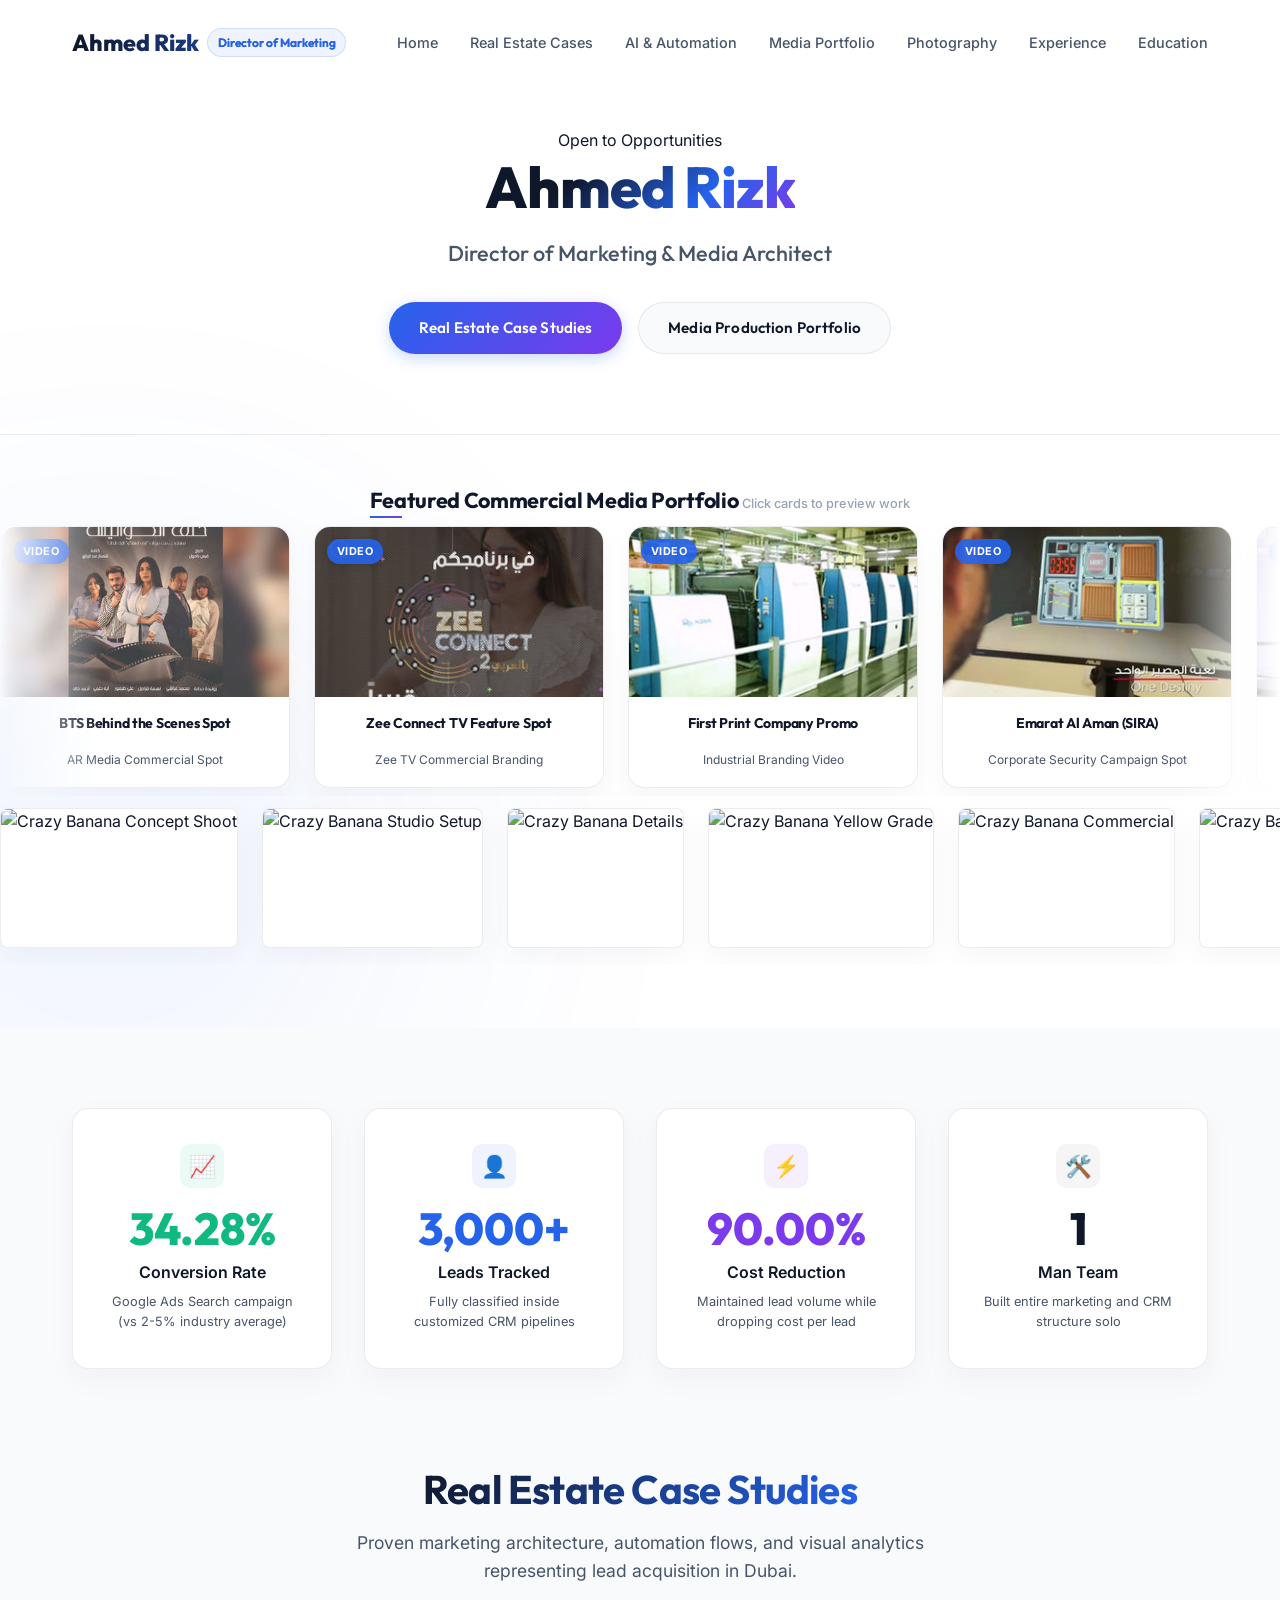
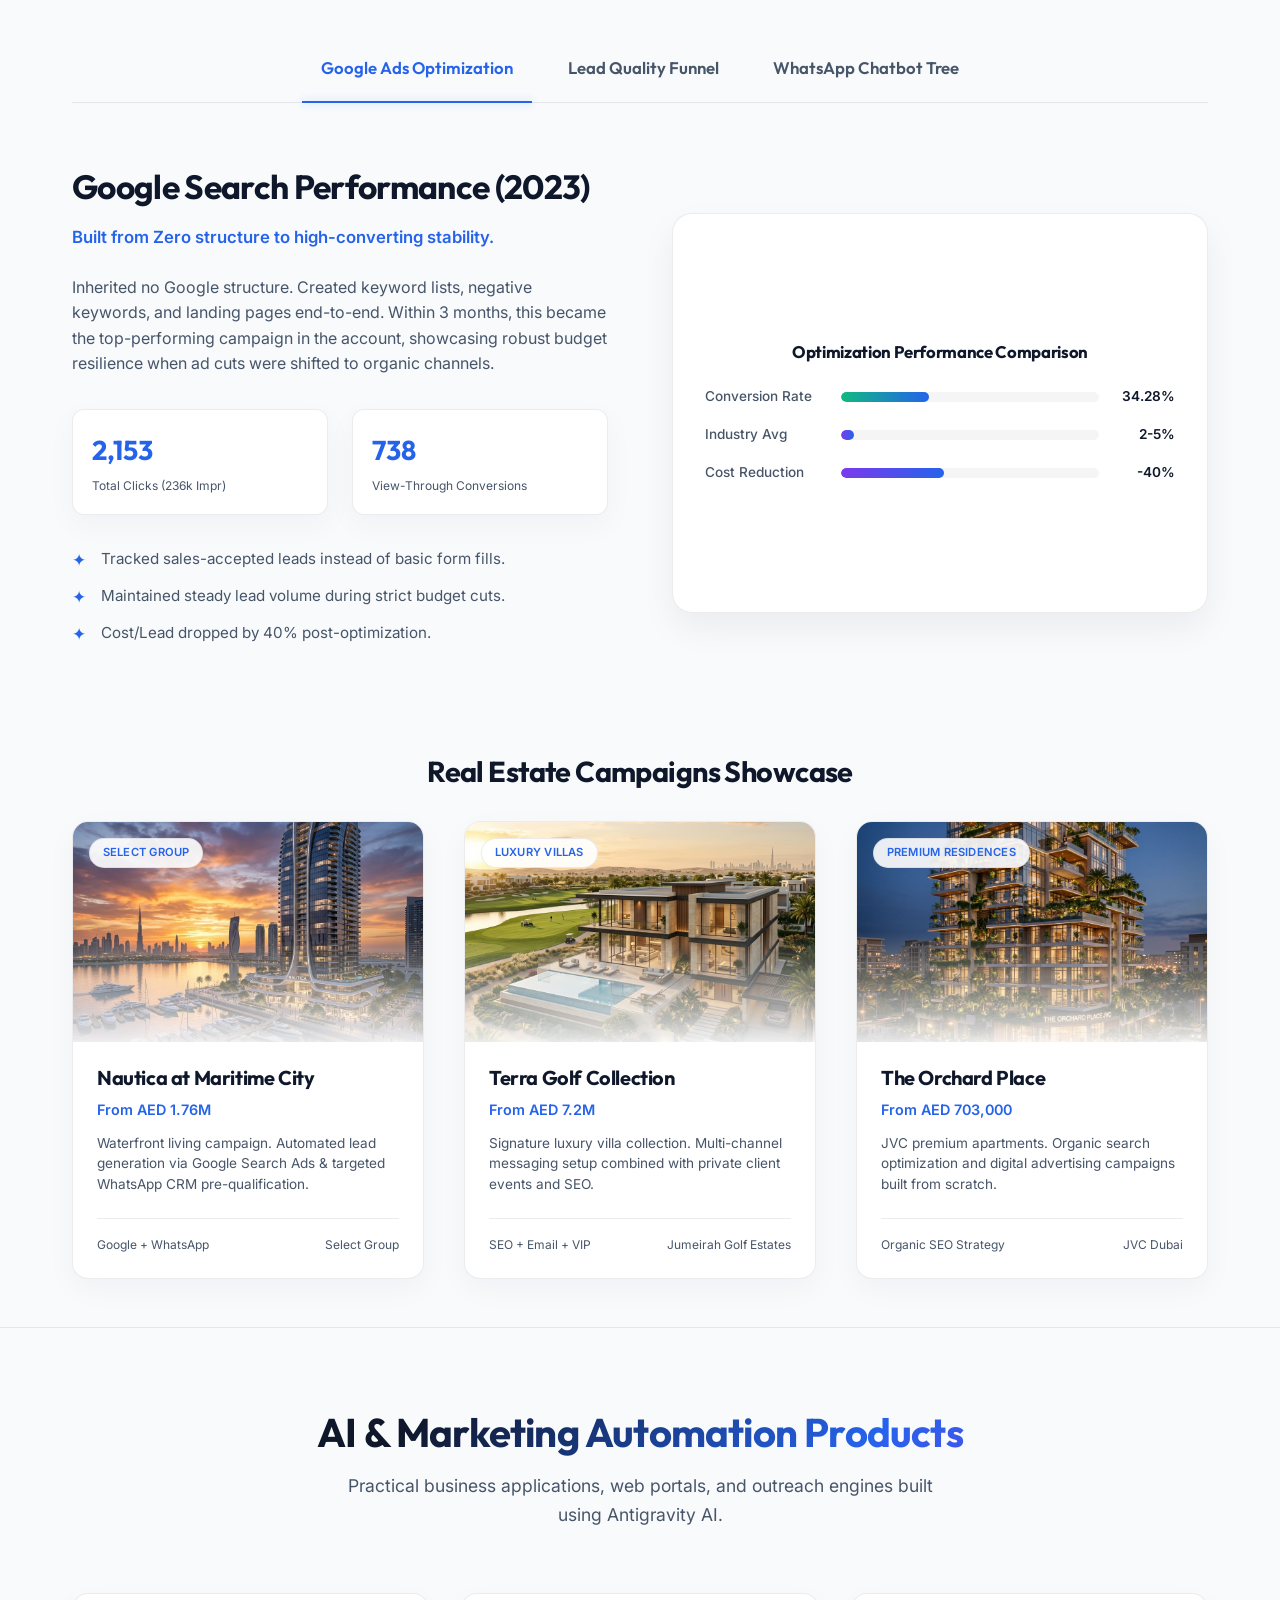
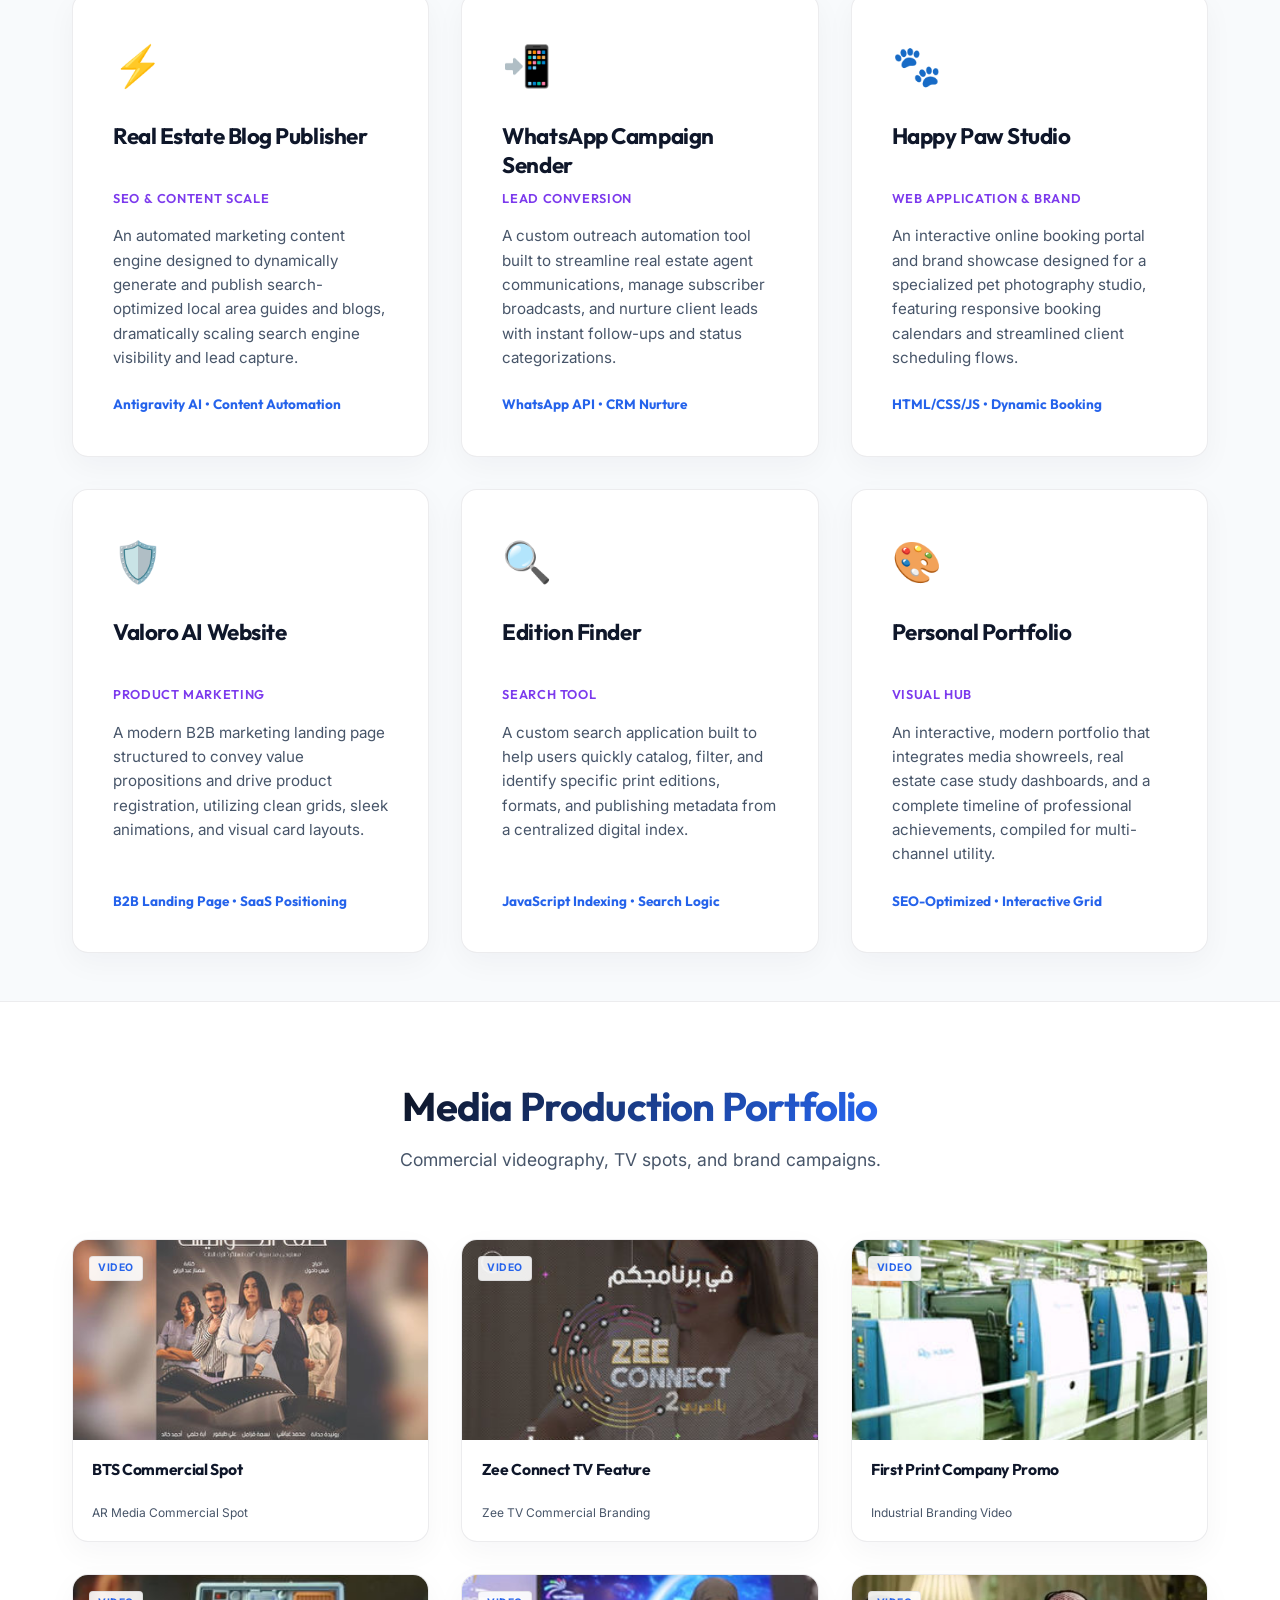
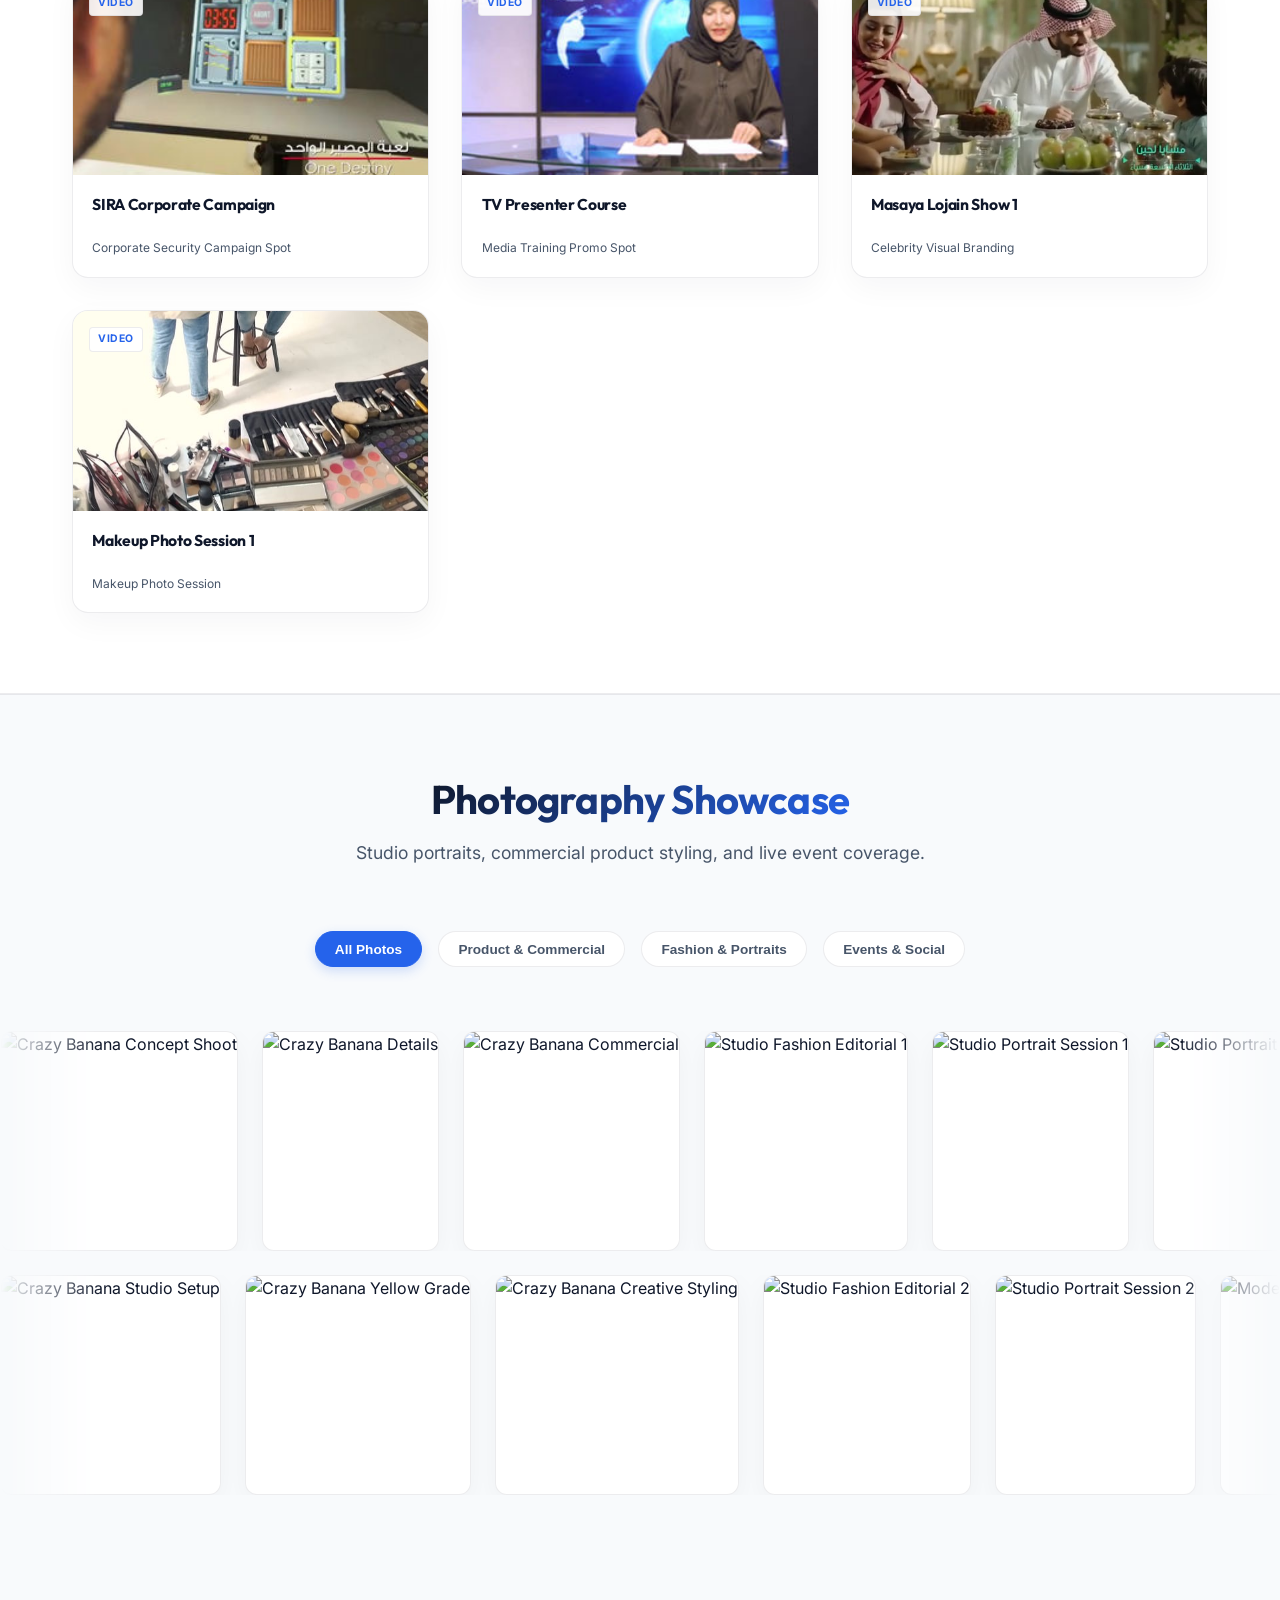
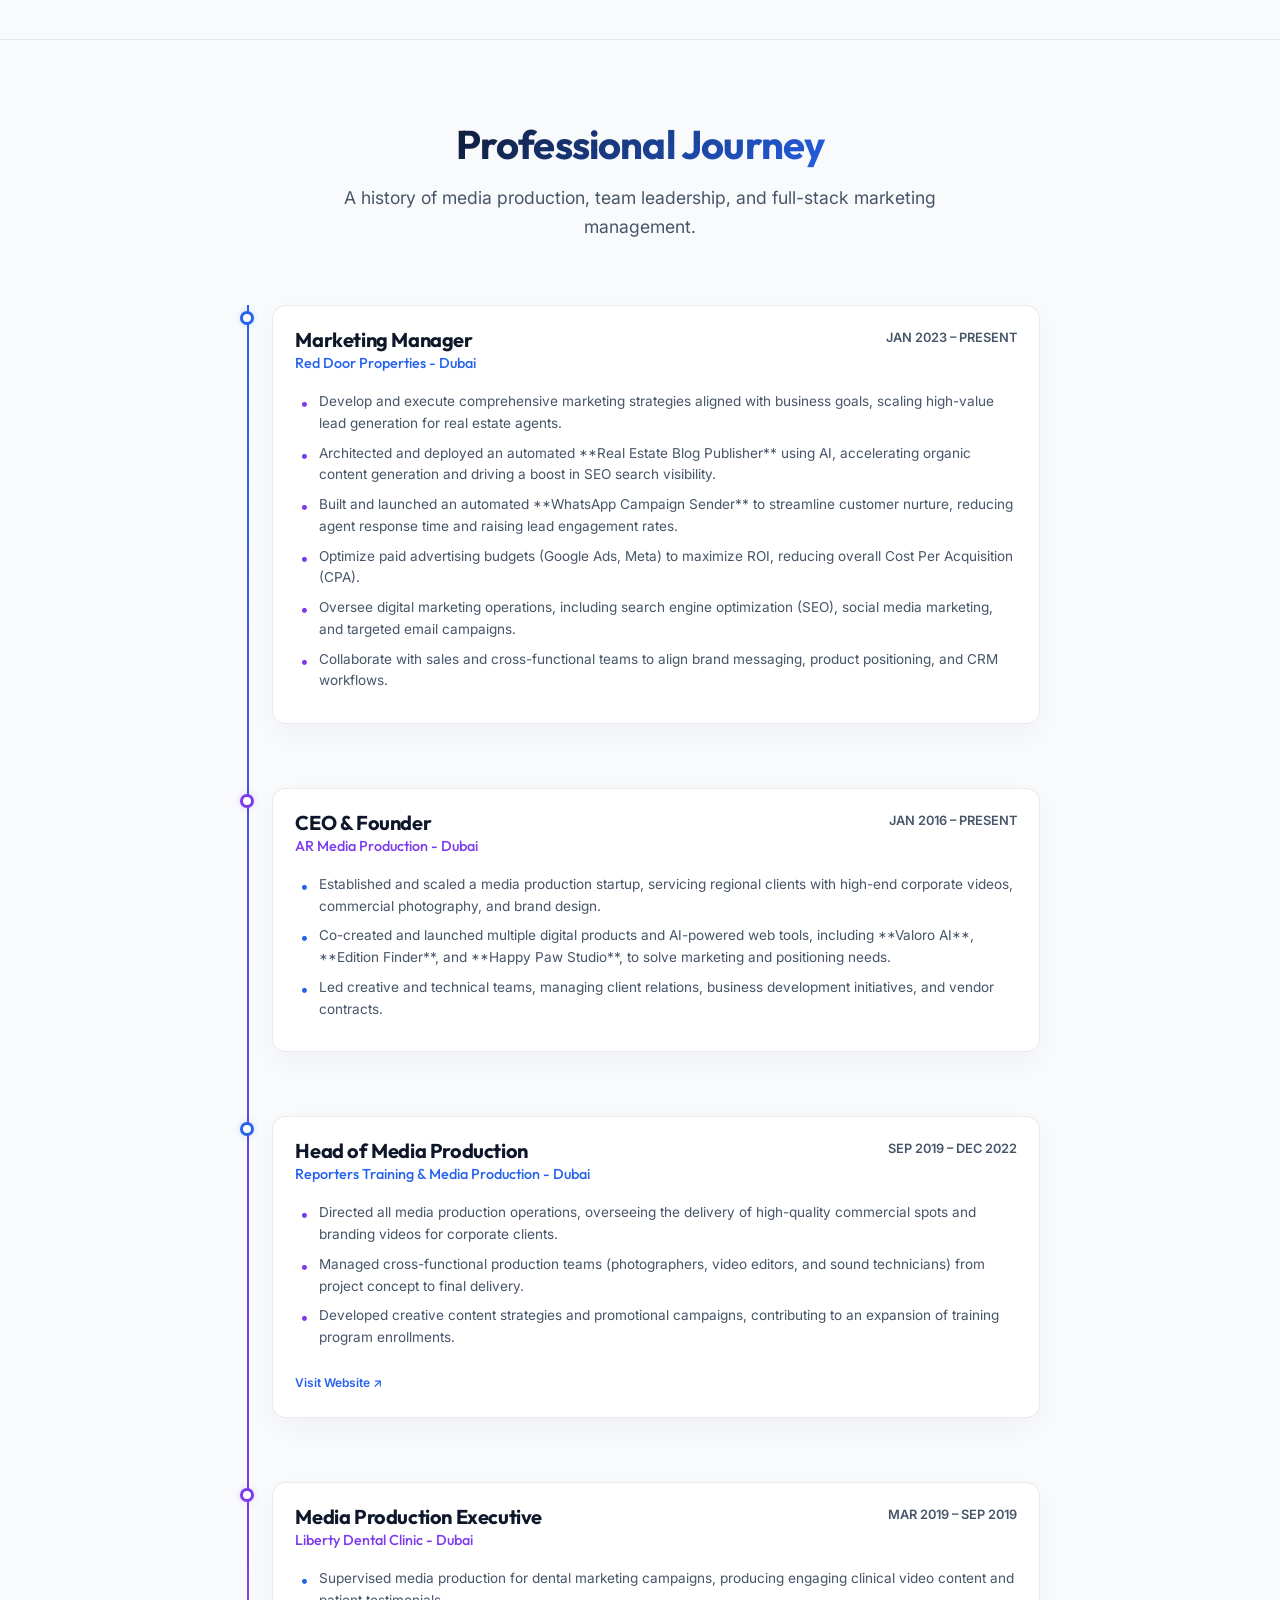
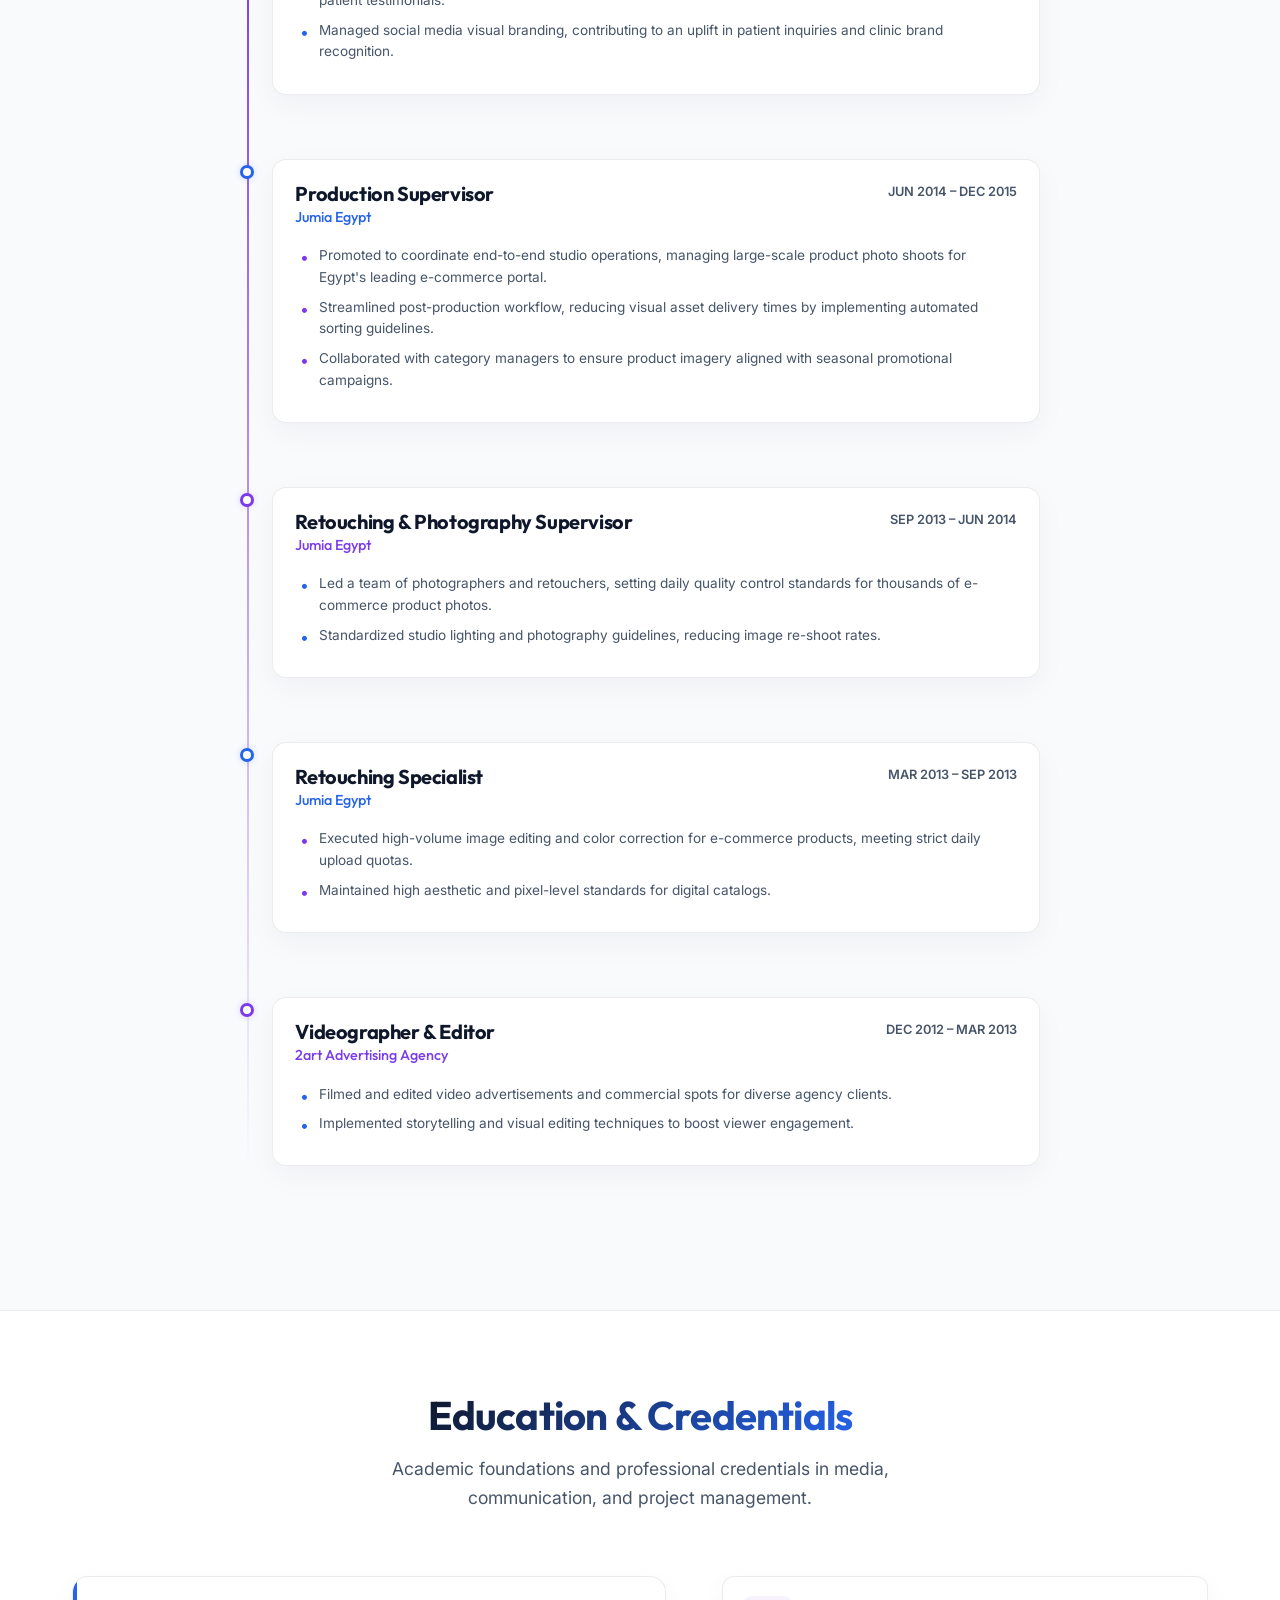
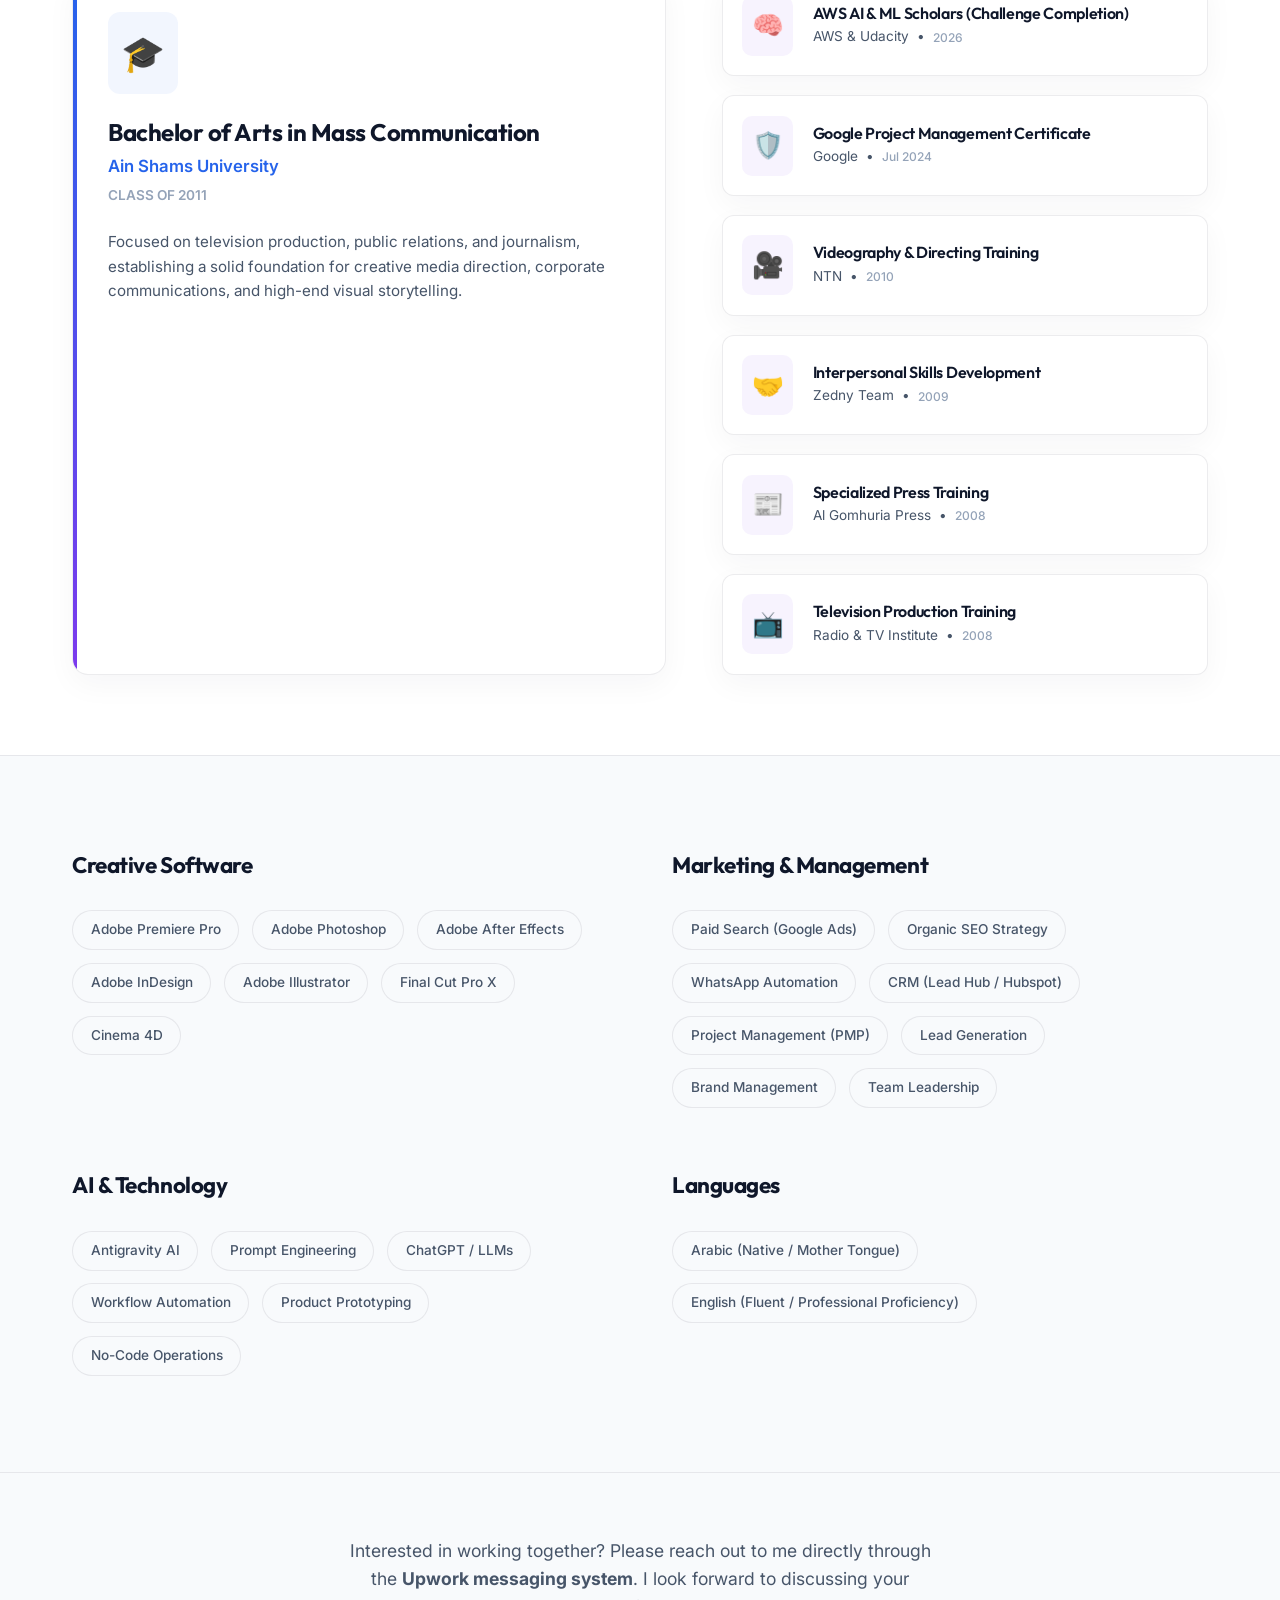
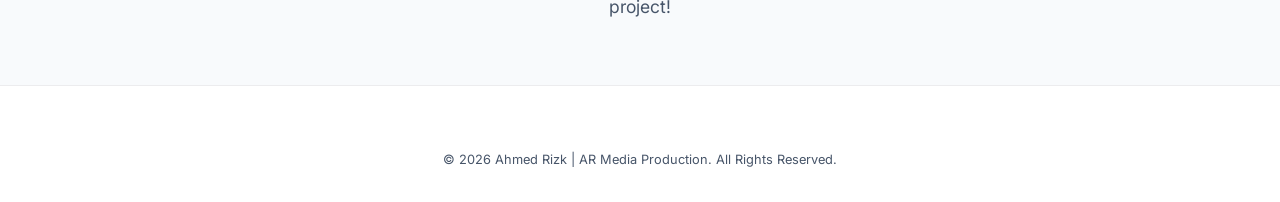
==== commit 8a9306e8: "Align portfolio with new CV: add Languages, update title, and add AI/automation projects" ====
--- a/upwork.html
+++ b/upwork.html
@@ -3,21 +3,21 @@
 <head>
   <meta charset="UTF-8">
   <meta name="viewport" content="width=device-width, initial-scale=1.0">
-  <title>Ahmed Rizk | Head of Marketing & Media Production Portfolio</title>
-  <meta name="description" content="Personal marketing leadership and media production portfolio of Ahmed Rizk. Specialized in Dubai Real Estate, Google Ads, and CRM workflows.">
+  <title>Ahmed Rizk | Director of Marketing & Media Architect Portfolio</title>
+  <meta name="description" content="Personal marketing leadership and media production portfolio of Ahmed Rizk. Specialized in Dubai Real Estate, Google Ads, CRM workflows, and AI automation.">
   
   <!-- Open Graph / Facebook (Social Preview) -->
   <meta property="og:type" content="website">
   <meta property="og:url" content="https://ahmedrizkmedia.github.io/Ahmed_rizk/upwork.html">
-  <meta property="og:title" content="Ahmed Rizk | Head of Marketing & Media Production">
-  <meta property="og:description" content="Marketing System Architect & Media Director. Specialized in Dubai Real Estate, Google Ads, and CRM workflows.">
+  <meta property="og:title" content="Ahmed Rizk | Director of Marketing & Media Architect">
+  <meta property="og:description" content="Director of Marketing & Media Architect. Specialized in Dubai Real Estate, Google Ads, CRM workflows, and AI automation.">
   <meta property="og:image" content="https://ahmedrizkmedia.github.io/Ahmed_rizk/images/avatar.jpg">
 
   <!-- Twitter -->
   <meta property="twitter:card" content="summary_large_image">
   <meta property="twitter:url" content="https://ahmedrizkmedia.github.io/Ahmed_rizk/upwork.html">
-  <meta property="twitter:title" content="Ahmed Rizk | Head of Marketing & Media Production">
-  <meta property="twitter:description" content="Marketing System Architect & Media Director. Specialized in Dubai Real Estate, Google Ads, and CRM workflows.">
+  <meta property="twitter:title" content="Ahmed Rizk | Director of Marketing & Media Architect">
+  <meta property="twitter:description" content="Director of Marketing & Media Architect. Specialized in Dubai Real Estate, Google Ads, CRM workflows, and AI automation.">
   <meta property="twitter:image" content="https://ahmedrizkmedia.github.io/Ahmed_rizk/images/avatar.jpg">
 
   <link rel="icon" type="image/jpeg" href="images/favicon.jpg">
@@ -29,11 +29,12 @@
   <!-- Sticky Header Nav -->
   <header>
     <div class="container nav-container">
-      <a href="#" class="logo">Ahmed Rizk <span>Marketing Director</span></a>
+      <a href="#" class="logo">Ahmed Rizk <span>Director of Marketing</span></a>
       <nav>
         <ul class="nav-links">
           <li><a href="#hero">Home</a></li>
           <li><a href="#real-estate">Real Estate Cases</a></li>
+          <li><a href="#ai-automation">AI & Automation</a></li>
           <li><a href="#media-production">Media Portfolio</a></li>
           <li><a href="#photography">Photography</a></li>
           <li><a href="#experience">Experience</a></li>
@@ -53,7 +54,7 @@
     <div class="container hero-header-container">
       <div class="hero-badge">Open to Opportunities</div>
       <h1>Ahmed Rizk</h1>
-      <p class="hero-tagline">Marketing System Architect & Media Director</p>
+      <p class="hero-tagline">Director of Marketing & Media Architect</p>
       
       <div class="hero-actions">
         <a href="#real-estate" class="btn btn-primary">Real Estate Case Studies</a>
@@ -487,6 +488,108 @@
     </div>
   </section>
 
+  <!-- Section 1.5: AI & Automation Products -->
+  <section id="ai-automation" class="case-studies" style="background-color: var(--bg-secondary); border-top: 1px solid var(--card-border);">
+    <div class="container">
+      <div class="section-header">
+        <h2>AI & Marketing Automation Products</h2>
+        <p>Practical business applications, web portals, and outreach engines built using Antigravity AI.</p>
+      </div>
+      
+      <div class="media-grid">
+        <!-- AI Product 1 -->
+        <div class="media-card-item" style="cursor: default;">
+          <div class="media-card-info" style="padding: 2.5rem; display: flex; flex-direction: column; height: 100%; justify-content: space-between;">
+            <div>
+              <div style="font-size: 2.5rem; margin-bottom: 1.5rem;">⚡</div>
+              <h4 style="font-size: 1.4rem; margin-bottom: 0.5rem; color: var(--text-primary); font-family: var(--font-headers); font-weight: 700;">Real Estate Blog Publisher</h4>
+              <p class="media-category" style="color: var(--accent-secondary); font-size: 0.8rem; font-weight: 600; text-transform: uppercase; letter-spacing: 0.05em; margin-bottom: 1rem; font-family: var(--font-headers);">SEO & Content Scale</p>
+              <p style="font-size: 0.95rem; line-height: 1.6; color: var(--text-secondary); margin-bottom: 1.5rem;">
+                An automated marketing content engine designed to dynamically generate and publish search-optimized local area guides and blogs, dramatically scaling search engine visibility and lead capture.
+              </p>
+            </div>
+            <div style="font-size: 0.85rem; font-weight: 700; color: var(--accent-primary); font-family: var(--font-headers);">Antigravity AI • Content Automation</div>
+          </div>
+        </div>
+
+        <!-- AI Product 2 -->
+        <div class="media-card-item" style="cursor: default;">
+          <div class="media-card-info" style="padding: 2.5rem; display: flex; flex-direction: column; height: 100%; justify-content: space-between;">
+            <div>
+              <div style="font-size: 2.5rem; margin-bottom: 1.5rem;">📲</div>
+              <h4 style="font-size: 1.4rem; margin-bottom: 0.5rem; color: var(--text-primary); font-family: var(--font-headers); font-weight: 700;">WhatsApp Campaign Sender</h4>
+              <p class="media-category" style="color: var(--accent-secondary); font-size: 0.8rem; font-weight: 600; text-transform: uppercase; letter-spacing: 0.05em; margin-bottom: 1rem; font-family: var(--font-headers);">Lead Conversion</p>
+              <p style="font-size: 0.95rem; line-height: 1.6; color: var(--text-secondary); margin-bottom: 1.5rem;">
+                A custom outreach automation tool built to streamline real estate agent communications, manage subscriber broadcasts, and nurture client leads with instant follow-ups and status categorizations.
+              </p>
+            </div>
+            <div style="font-size: 0.85rem; font-weight: 700; color: var(--accent-primary); font-family: var(--font-headers);">WhatsApp API • CRM Nurture</div>
+          </div>
+        </div>
+
+        <!-- AI Product 3 -->
+        <div class="media-card-item" style="cursor: default;">
+          <div class="media-card-info" style="padding: 2.5rem; display: flex; flex-direction: column; height: 100%; justify-content: space-between;">
+            <div>
+              <div style="font-size: 2.5rem; margin-bottom: 1.5rem;">🐾</div>
+              <h4 style="font-size: 1.4rem; margin-bottom: 0.5rem; color: var(--text-primary); font-family: var(--font-headers); font-weight: 700;">Happy Paw Studio</h4>
+              <p class="media-category" style="color: var(--accent-secondary); font-size: 0.8rem; font-weight: 600; text-transform: uppercase; letter-spacing: 0.05em; margin-bottom: 1rem; font-family: var(--font-headers);">Web Application & Brand</p>
+              <p style="font-size: 0.95rem; line-height: 1.6; color: var(--text-secondary); margin-bottom: 1.5rem;">
+                An interactive online booking portal and brand showcase designed for a specialized pet photography studio, featuring responsive booking calendars and streamlined client scheduling flows.
+              </p>
+            </div>
+            <div style="font-size: 0.85rem; font-weight: 700; color: var(--accent-primary); font-family: var(--font-headers);">HTML/CSS/JS • Dynamic Booking</div>
+          </div>
+        </div>
+
+        <!-- AI Product 4 -->
+        <div class="media-card-item" style="cursor: default;">
+          <div class="media-card-info" style="padding: 2.5rem; display: flex; flex-direction: column; height: 100%; justify-content: space-between;">
+            <div>
+              <div style="font-size: 2.5rem; margin-bottom: 1.5rem;">🛡️</div>
+              <h4 style="font-size: 1.4rem; margin-bottom: 0.5rem; color: var(--text-primary); font-family: var(--font-headers); font-weight: 700;">Valoro AI Website</h4>
+              <p class="media-category" style="color: var(--accent-secondary); font-size: 0.8rem; font-weight: 600; text-transform: uppercase; letter-spacing: 0.05em; margin-bottom: 1rem; font-family: var(--font-headers);">Product Marketing</p>
+              <p style="font-size: 0.95rem; line-height: 1.6; color: var(--text-secondary); margin-bottom: 1.5rem;">
+                A modern B2B marketing landing page structured to convey value propositions and drive product registration, utilizing clean grids, sleek animations, and visual card layouts.
+              </p>
+            </div>
+            <div style="font-size: 0.85rem; font-weight: 700; color: var(--accent-primary); font-family: var(--font-headers);">B2B Landing Page • SaaS Positioning</div>
+          </div>
+        </div>
+
+        <!-- AI Product 5 -->
+        <div class="media-card-item" style="cursor: default;">
+          <div class="media-card-info" style="padding: 2.5rem; display: flex; flex-direction: column; height: 100%; justify-content: space-between;">
+            <div>
+              <div style="font-size: 2.5rem; margin-bottom: 1.5rem;">🔍</div>
+              <h4 style="font-size: 1.4rem; margin-bottom: 0.5rem; color: var(--text-primary); font-family: var(--font-headers); font-weight: 700;">Edition Finder</h4>
+              <p class="media-category" style="color: var(--accent-secondary); font-size: 0.8rem; font-weight: 600; text-transform: uppercase; letter-spacing: 0.05em; margin-bottom: 1rem; font-family: var(--font-headers);">Search Tool</p>
+              <p style="font-size: 0.95rem; line-height: 1.6; color: var(--text-secondary); margin-bottom: 1.5rem;">
+                A custom search application built to help users quickly catalog, filter, and identify specific print editions, formats, and publishing metadata from a centralized digital index.
+              </p>
+            </div>
+            <div style="font-size: 0.85rem; font-weight: 700; color: var(--accent-primary); font-family: var(--font-headers);">JavaScript Indexing • Search Logic</div>
+          </div>
+        </div>
+
+        <!-- AI Product 6 -->
+        <div class="media-card-item" style="cursor: default;">
+          <div class="media-card-info" style="padding: 2.5rem; display: flex; flex-direction: column; height: 100%; justify-content: space-between;">
+            <div>
+              <div style="font-size: 2.5rem; margin-bottom: 1.5rem;">🎨</div>
+              <h4 style="font-size: 1.4rem; margin-bottom: 0.5rem; color: var(--text-primary); font-family: var(--font-headers); font-weight: 700;">Personal Portfolio</h4>
+              <p class="media-category" style="color: var(--accent-secondary); font-size: 0.8rem; font-weight: 600; text-transform: uppercase; letter-spacing: 0.05em; margin-bottom: 1rem; font-family: var(--font-headers);">Visual Hub</p>
+              <p style="font-size: 0.95rem; line-height: 1.6; color: var(--text-secondary); margin-bottom: 1.5rem;">
+                An interactive, modern portfolio that integrates media showreels, real estate case study dashboards, and a complete timeline of professional achievements, compiled for multi-channel utility.
+              </p>
+            </div>
+            <div style="font-size: 0.85rem; font-weight: 700; color: var(--accent-primary); font-family: var(--font-headers);">SEO-Optimized • Interactive Grid</div>
+          </div>
+        </div>
+      </div>
+    </div>
+  </section>
+
   <!-- Section 2: Media Production Portfolio -->
   <section id="media-production" class="portfolio">
     <div class="container">
@@ -660,17 +763,12 @@
               <span class="timeline-date">Jan 2023 – Present</span>
             </div>
             <ul class="timeline-bullets">
-              <li>Develop and execute comprehensive marketing strategies aligned with business goals.</li>
-              <li>Oversee digital marketing operations including SEO, social media management, email marketing, and paid ads.</li>
-              <li>Maintain brand identity and consistency across all physical and digital platforms.</li>
-              <li>Implement high-converting lead generation strategies tailored for real estate agents.</li>
-              <li>Manage end-to-end content creation for digital, social, and print media.</li>
-              <li>Handle and grow social media channels for higher brand engagement and reach.</li>
-              <li>Conduct thorough market research and track real estate marketing trends.</li>
-              <li>Optimize marketing budgets to achieve maximum return on investment (ROI).</li>
-              <li>Analyze campaign performance metrics and provide data-driven reports to stakeholders.</li>
-              <li>Collaborate closely with sales and other internal departments to align objectives.</li>
-              <li>Stay updated on real estate marketing innovations and best practices.</li>
+              <li>Develop and execute comprehensive marketing strategies aligned with business goals, scaling high-value lead generation for real estate agents.</li>
+              <li>Architected and deployed an automated **Real Estate Blog Publisher** using AI, accelerating organic content generation and driving a boost in SEO search visibility.</li>
+              <li>Built and launched an automated **WhatsApp Campaign Sender** to streamline customer nurture, reducing agent response time and raising lead engagement rates.</li>
+              <li>Optimize paid advertising budgets (Google Ads, Meta) to maximize ROI, reducing overall Cost Per Acquisition (CPA).</li>
+              <li>Oversee digital marketing operations, including search engine optimization (SEO), social media marketing, and targeted email campaigns.</li>
+              <li>Collaborate with sales and cross-functional teams to align brand messaging, product positioning, and CRM workflows.</li>
             </ul>
           </div>
         </div>
@@ -687,9 +785,9 @@
               <span class="timeline-date">Jan 2016 – Present</span>
             </div>
             <ul class="timeline-bullets">
-              <li>Established and scaled a successful media production company from scratch.</li>
-              <li>Led creative and technical teams to produce innovative, high-impact commercial media content.</li>
-              <li>Managed client relations, contract negotiations, and business development initiatives.</li>
+              <li>Established and scaled a media production startup, servicing regional clients with high-end corporate videos, commercial photography, and brand design.</li>
+              <li>Co-created and launched multiple digital products and AI-powered web tools, including **Valoro AI**, **Edition Finder**, and **Happy Paw Studio**, to solve marketing and positioning needs.</li>
+              <li>Led creative and technical teams, managing client relations, business development initiatives, and vendor contracts.</li>
             </ul>
           </div>
         </div>
@@ -706,9 +804,9 @@
               <span class="timeline-date">Sep 2019 – Dec 2022</span>
             </div>
             <ul class="timeline-bullets">
-              <li>Oversaw all aspects of media production, ensuring high-quality, timely deliverables.</li>
-              <li>Managed production teams and coordinated complex videography and photography projects from concept to completion.</li>
-              <li>Developed strategic video content that aligns with client branding and marketing objectives.</li>
+              <li>Directed all media production operations, overseeing the delivery of high-quality commercial spots and branding videos for corporate clients.</li>
+              <li>Managed cross-functional production teams (photographers, video editors, and sound technicians) from project concept to final delivery.</li>
+              <li>Developed creative content strategies and promotional campaigns, contributing to an expansion of training program enrollments.</li>
             </ul>
             <a href="http://reporters.ae/" target="_blank" class="timeline-link">Visit Website ↗</a>
           </div>
@@ -726,8 +824,8 @@
               <span class="timeline-date">Mar 2019 – Sep 2019</span>
             </div>
             <ul class="timeline-bullets">
-              <li>Managed media production workflows for high-profile clinical marketing campaigns and branding.</li>
-              <li>Created engaging visual content (photography/videography) to enhance brand identity.</li>
+              <li>Supervised media production for dental marketing campaigns, producing engaging clinical video content and patient testimonials.</li>
+              <li>Managed social media visual branding, contributing to an uplift in patient inquiries and clinic brand recognition.</li>
             </ul>
           </div>
         </div>
@@ -744,9 +842,9 @@
               <span class="timeline-date">Jun 2014 – Dec 2015</span>
             </div>
             <ul class="timeline-bullets">
-              <li>Managed media production pipelines for major e-commerce marketing campaigns and branding initiatives.</li>
-              <li>Led and coordinated photography and digital editing teams to ensure high-quality and consistent outputs.</li>
-              <li>Designed and scaled visual content strategies to enhance brand identity across the platform.</li>
+              <li>Promoted to coordinate end-to-end studio operations, managing large-scale product photo shoots for Egypt's leading e-commerce portal.</li>
+              <li>Streamlined post-production workflow, reducing visual asset delivery times by implementing automated sorting guidelines.</li>
+              <li>Collaborated with category managers to ensure product imagery aligned with seasonal promotional campaigns.</li>
             </ul>
           </div>
         </div>
@@ -763,9 +861,8 @@
               <span class="timeline-date">Sep 2013 – Jun 2014</span>
             </div>
             <ul class="timeline-bullets">
-              <li>Supervised in-house photography teams and digital retouchers to elevate overall product imagery standards.</li>
-              <li>Developed and enforced high-quality visual guidelines for online product presentation.</li>
-              <li>Spearheaded creative image-processing solutions to scale catalog uploads.</li>
+              <li>Led a team of photographers and retouchers, setting daily quality control standards for thousands of e-commerce product photos.</li>
+              <li>Standardized studio lighting and photography guidelines, reducing image re-shoot rates.</li>
             </ul>
           </div>
         </div>
@@ -782,8 +879,8 @@
               <span class="timeline-date">Mar 2013 – Sep 2013</span>
             </div>
             <ul class="timeline-bullets">
-              <li>Processed and retouched high-volume product photography to meet clean e-commerce standards.</li>
-              <li>Maintained color accuracy and image clarity across diverse product lines under strict deadlines.</li>
+              <li>Executed high-volume image editing and color correction for e-commerce products, meeting strict daily upload quotas.</li>
+              <li>Maintained high aesthetic and pixel-level standards for digital catalogs.</li>
             </ul>
           </div>
         </div>
@@ -800,8 +897,8 @@
               <span class="timeline-date">Dec 2012 – Mar 2013</span>
             </div>
             <ul class="timeline-bullets">
-              <li>Produced and edited professional video assets for various advertising and marketing campaigns.</li>
-              <li>Enhanced brand storytelling through visual editing, motion graphics, and sound design.</li>
+              <li>Filmed and edited video advertisements and commercial spots for diverse agency clients.</li>
+              <li>Implemented storytelling and visual editing techniques to boost viewer engagement.</li>
             </ul>
           </div>
         </div>
@@ -929,6 +1026,24 @@
           <span class="skill-tag">Team Leadership</span>
         </div>
       </div>
+      <div class="skills-column">
+        <h3>AI & Technology</h3>
+        <div class="skills-list">
+          <span class="skill-tag">Antigravity AI</span>
+          <span class="skill-tag">Prompt Engineering</span>
+          <span class="skill-tag">ChatGPT / LLMs</span>
+          <span class="skill-tag">Workflow Automation</span>
+          <span class="skill-tag">Product Prototyping</span>
+          <span class="skill-tag">No-Code Operations</span>
+        </div>
+      </div>
+      <div class="skills-column">
+        <h3>Languages</h3>
+        <div class="skills-list">
+          <span class="skill-tag">Arabic (Native / Mother Tongue)</span>
+          <span class="skill-tag">English (Fluent / Professional Proficiency)</span>
+        </div>
+      </div>
     </div>
   </section>
 
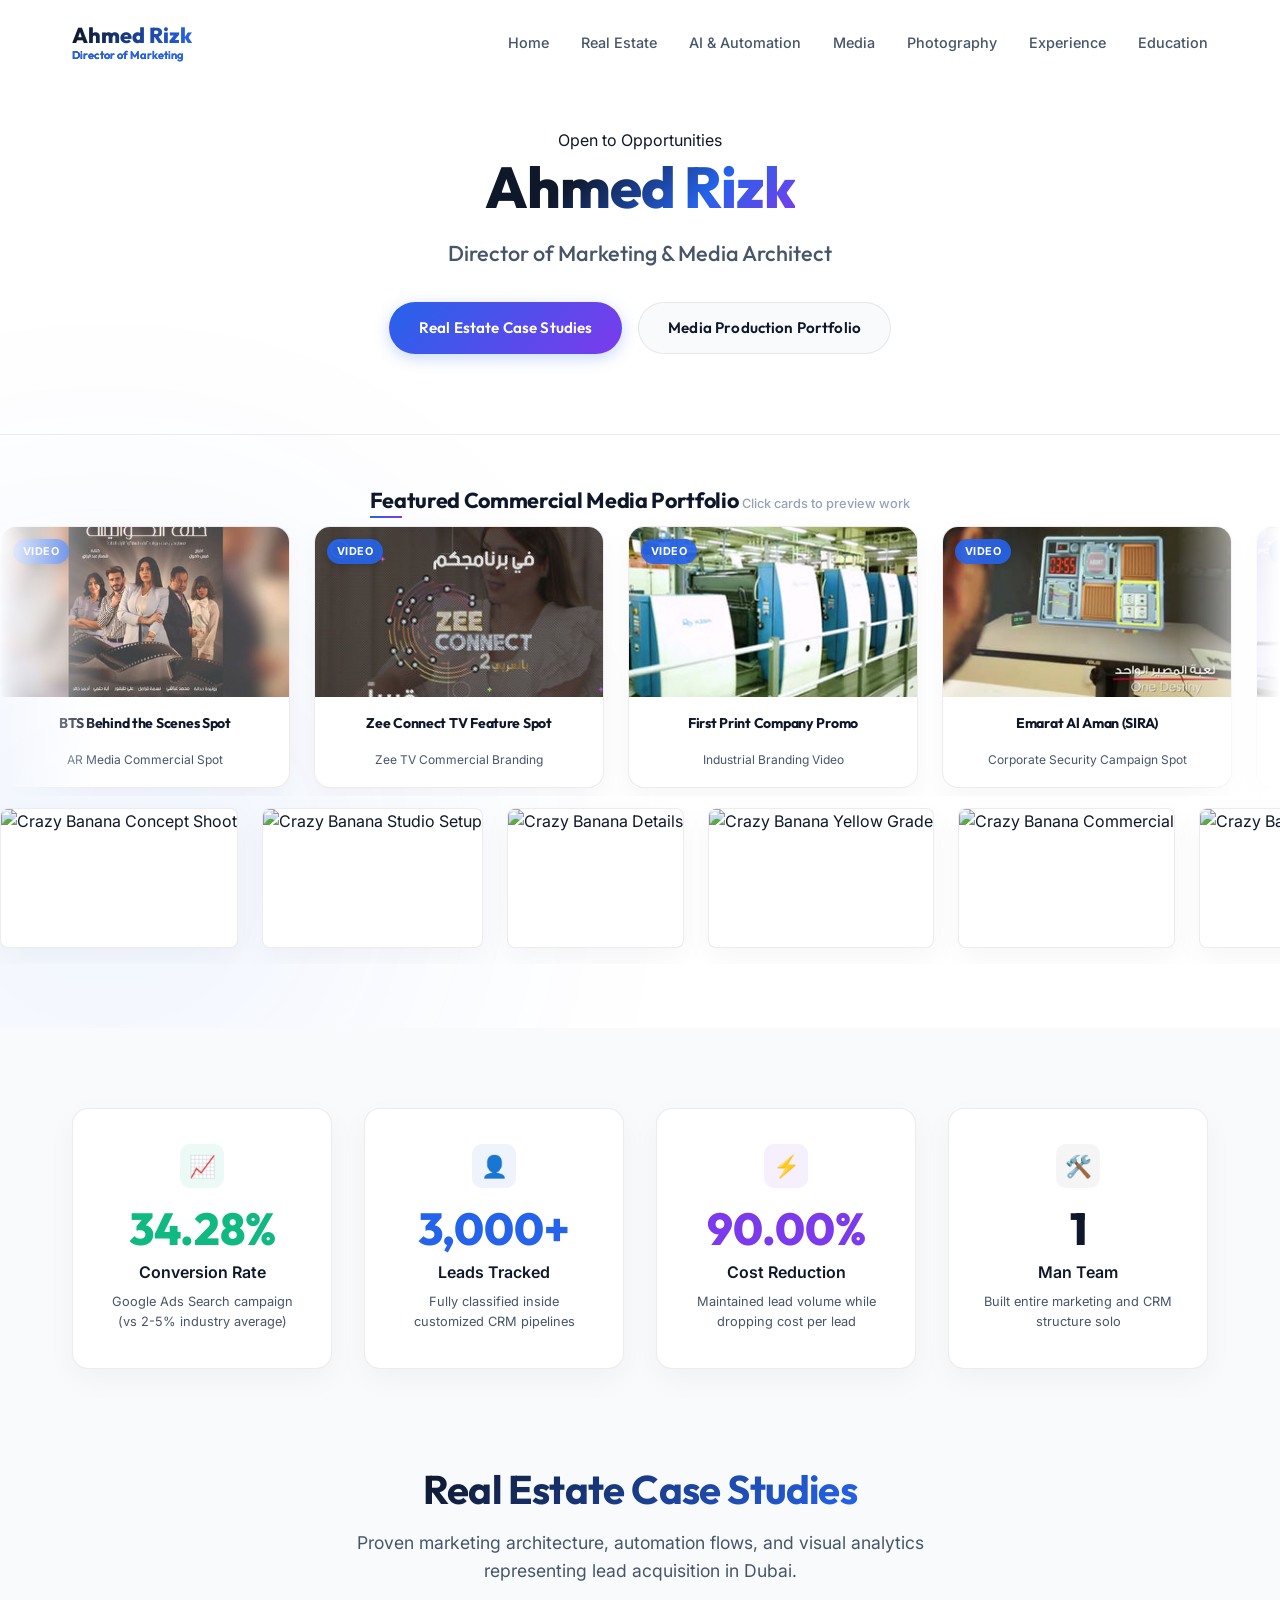
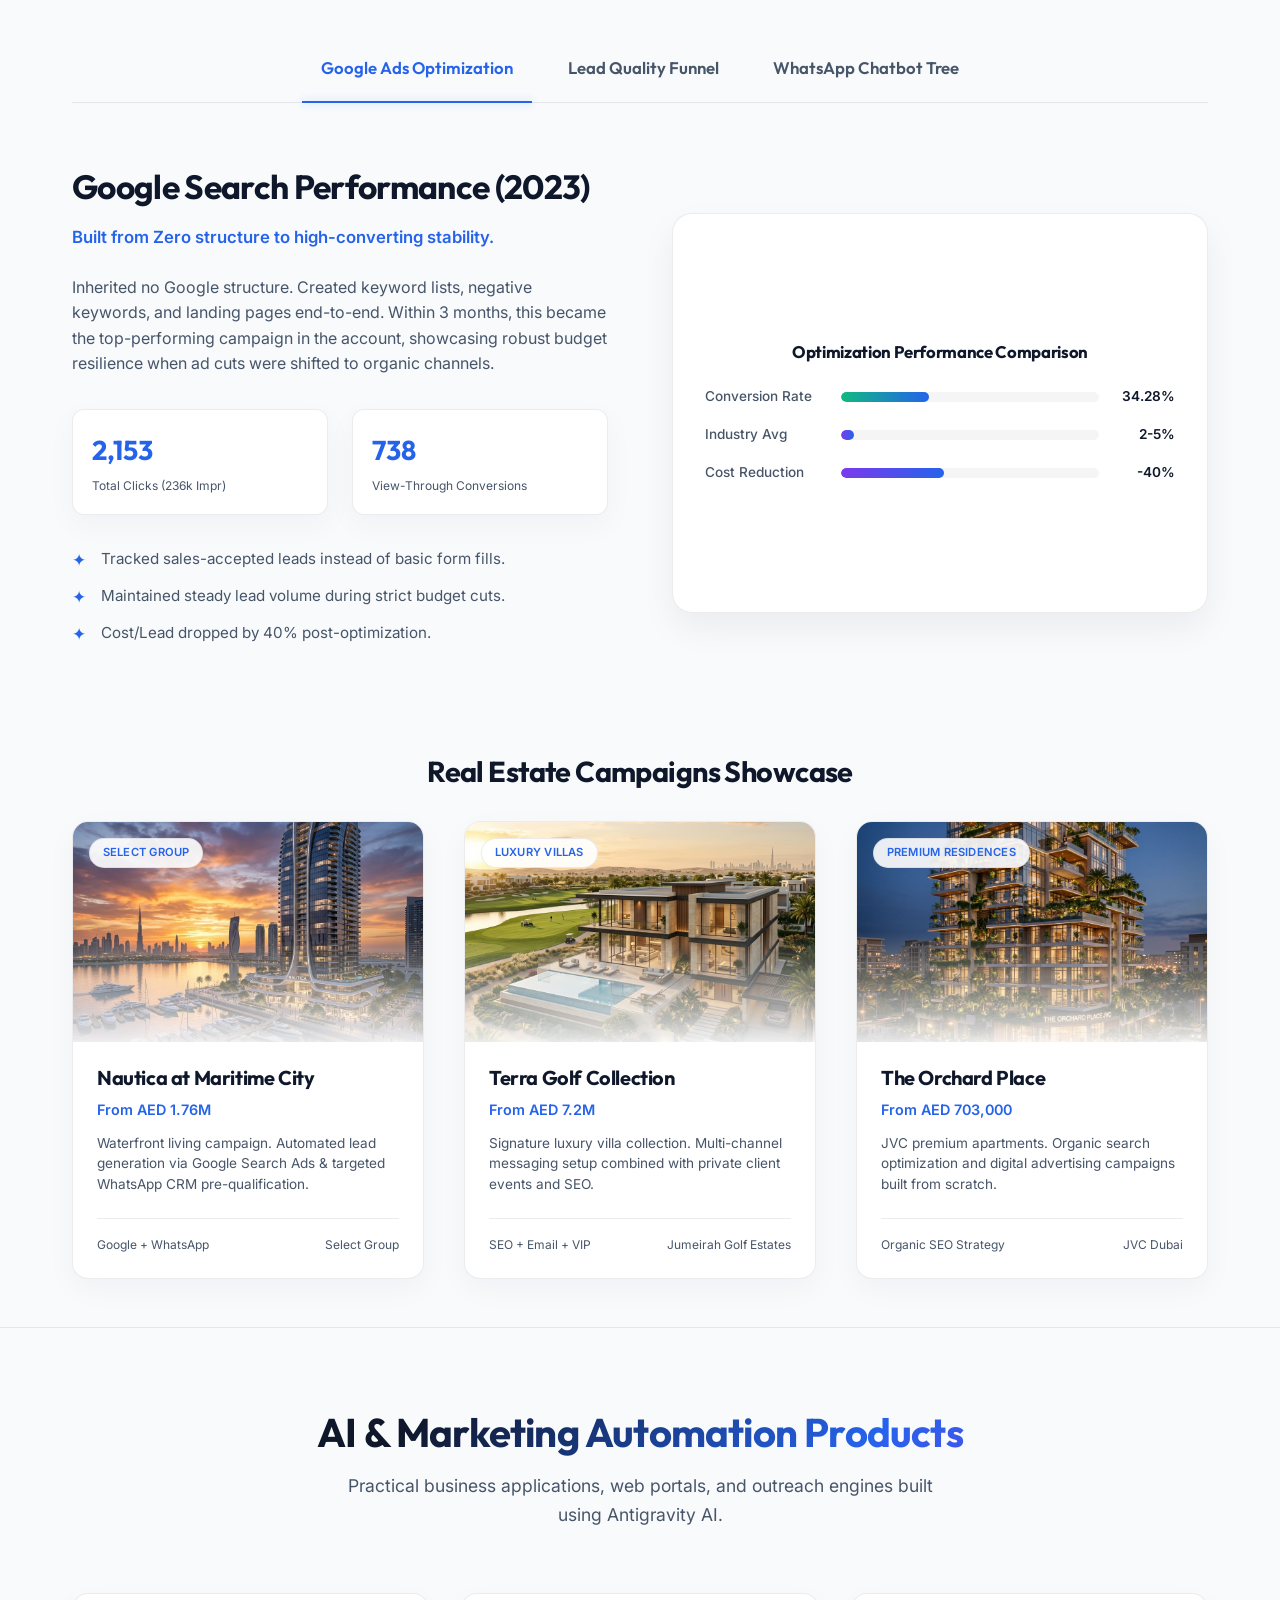
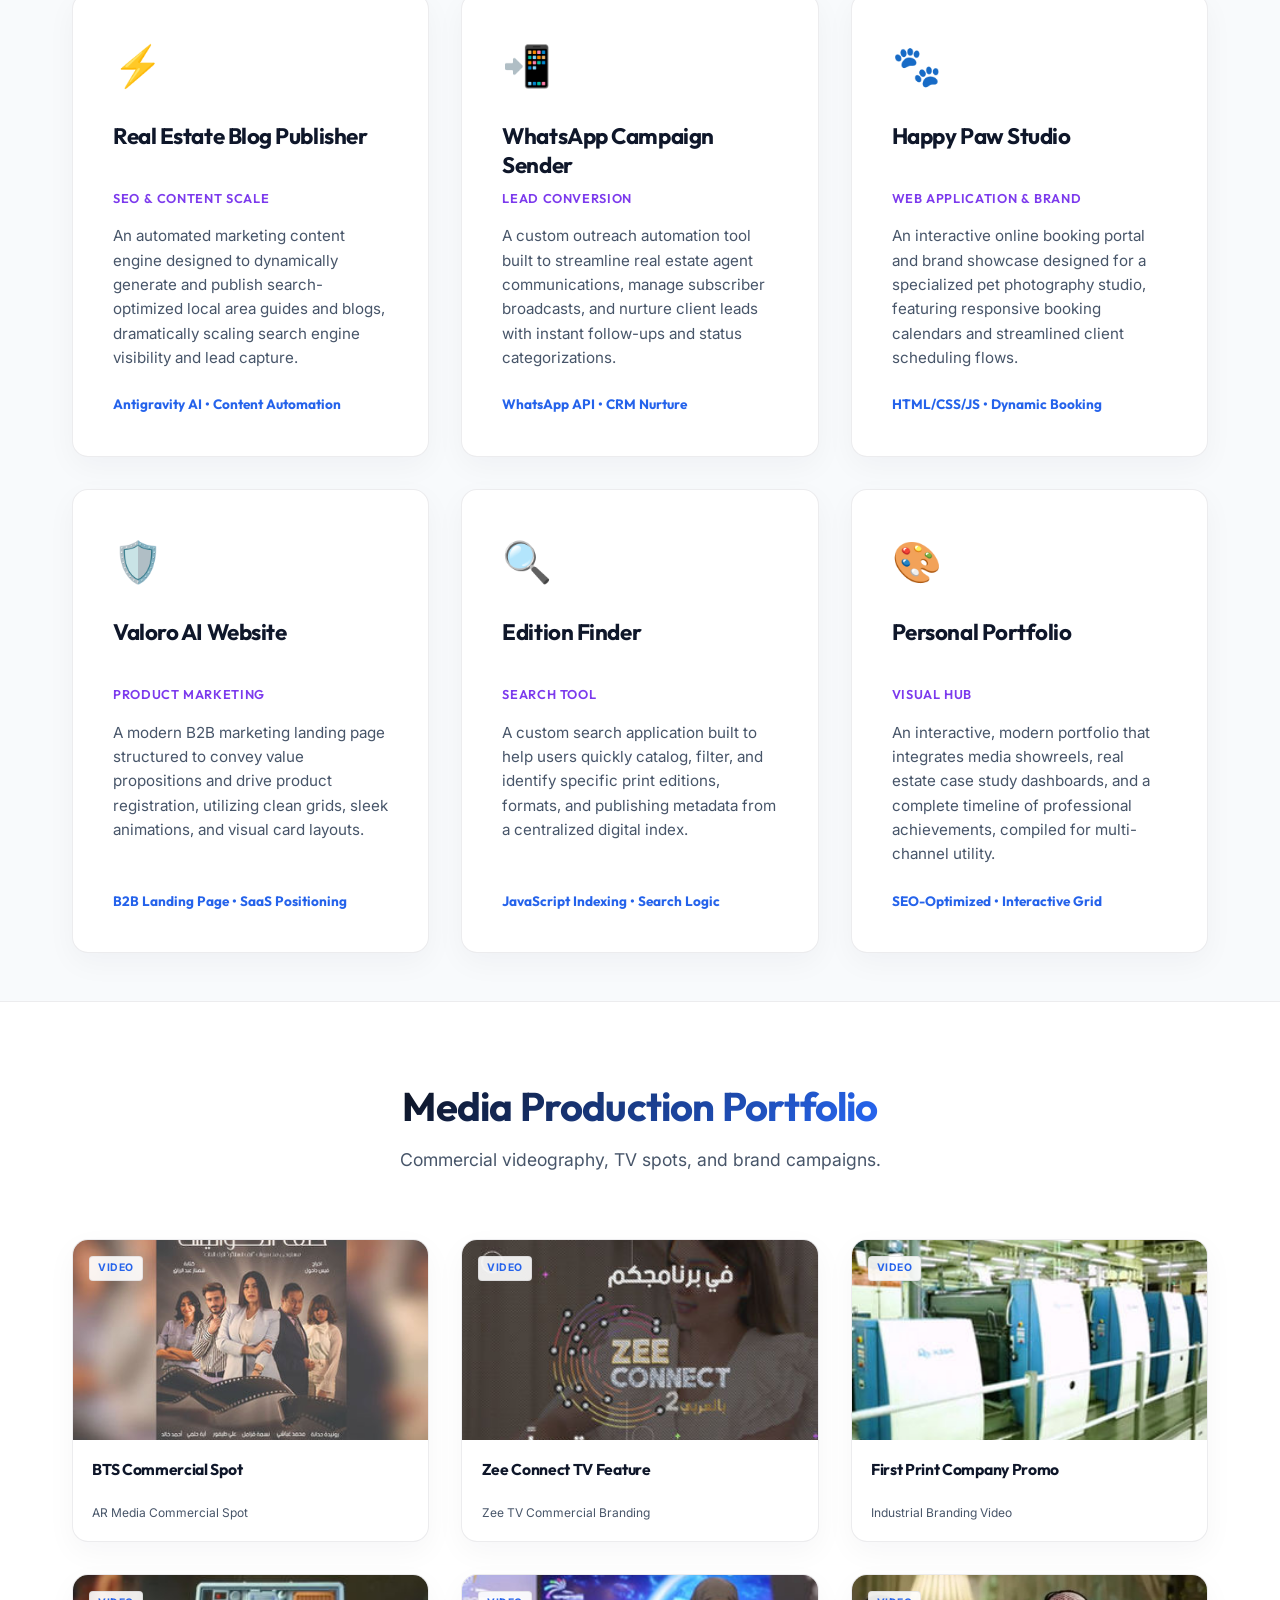
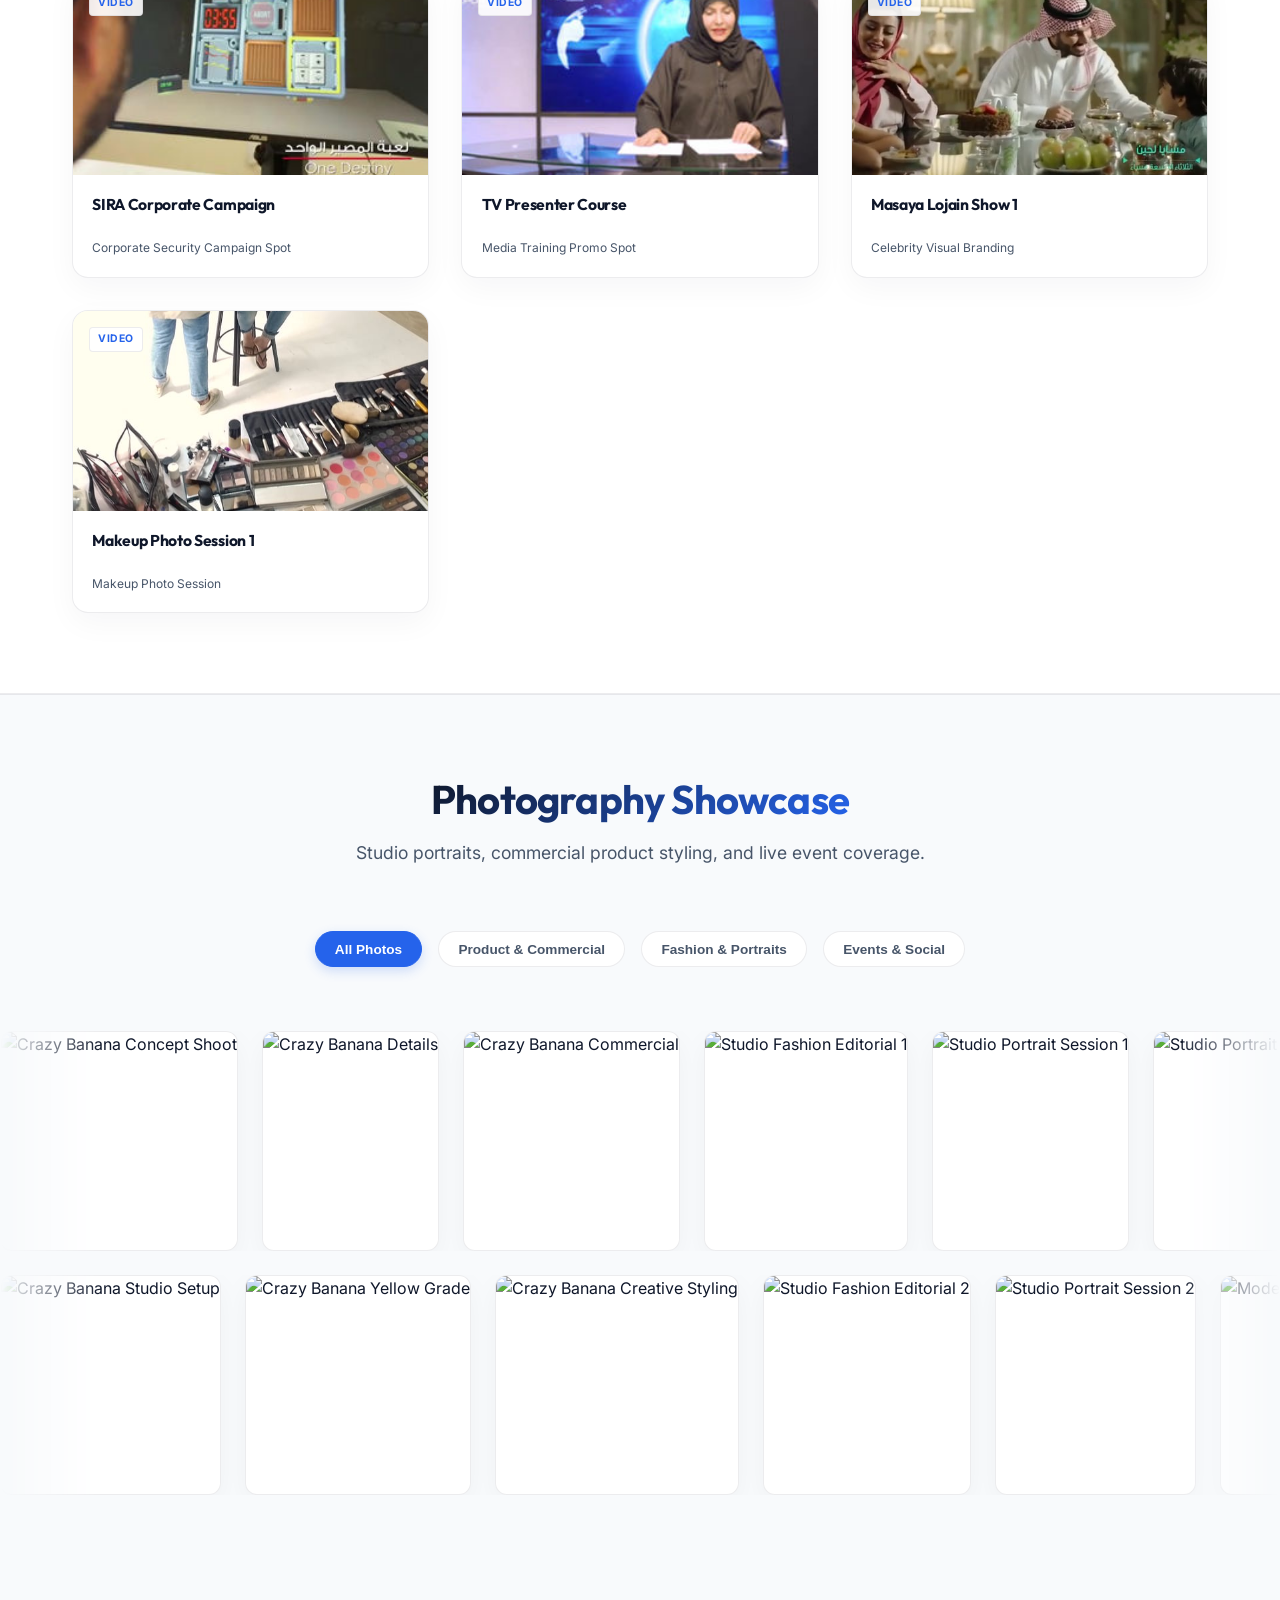
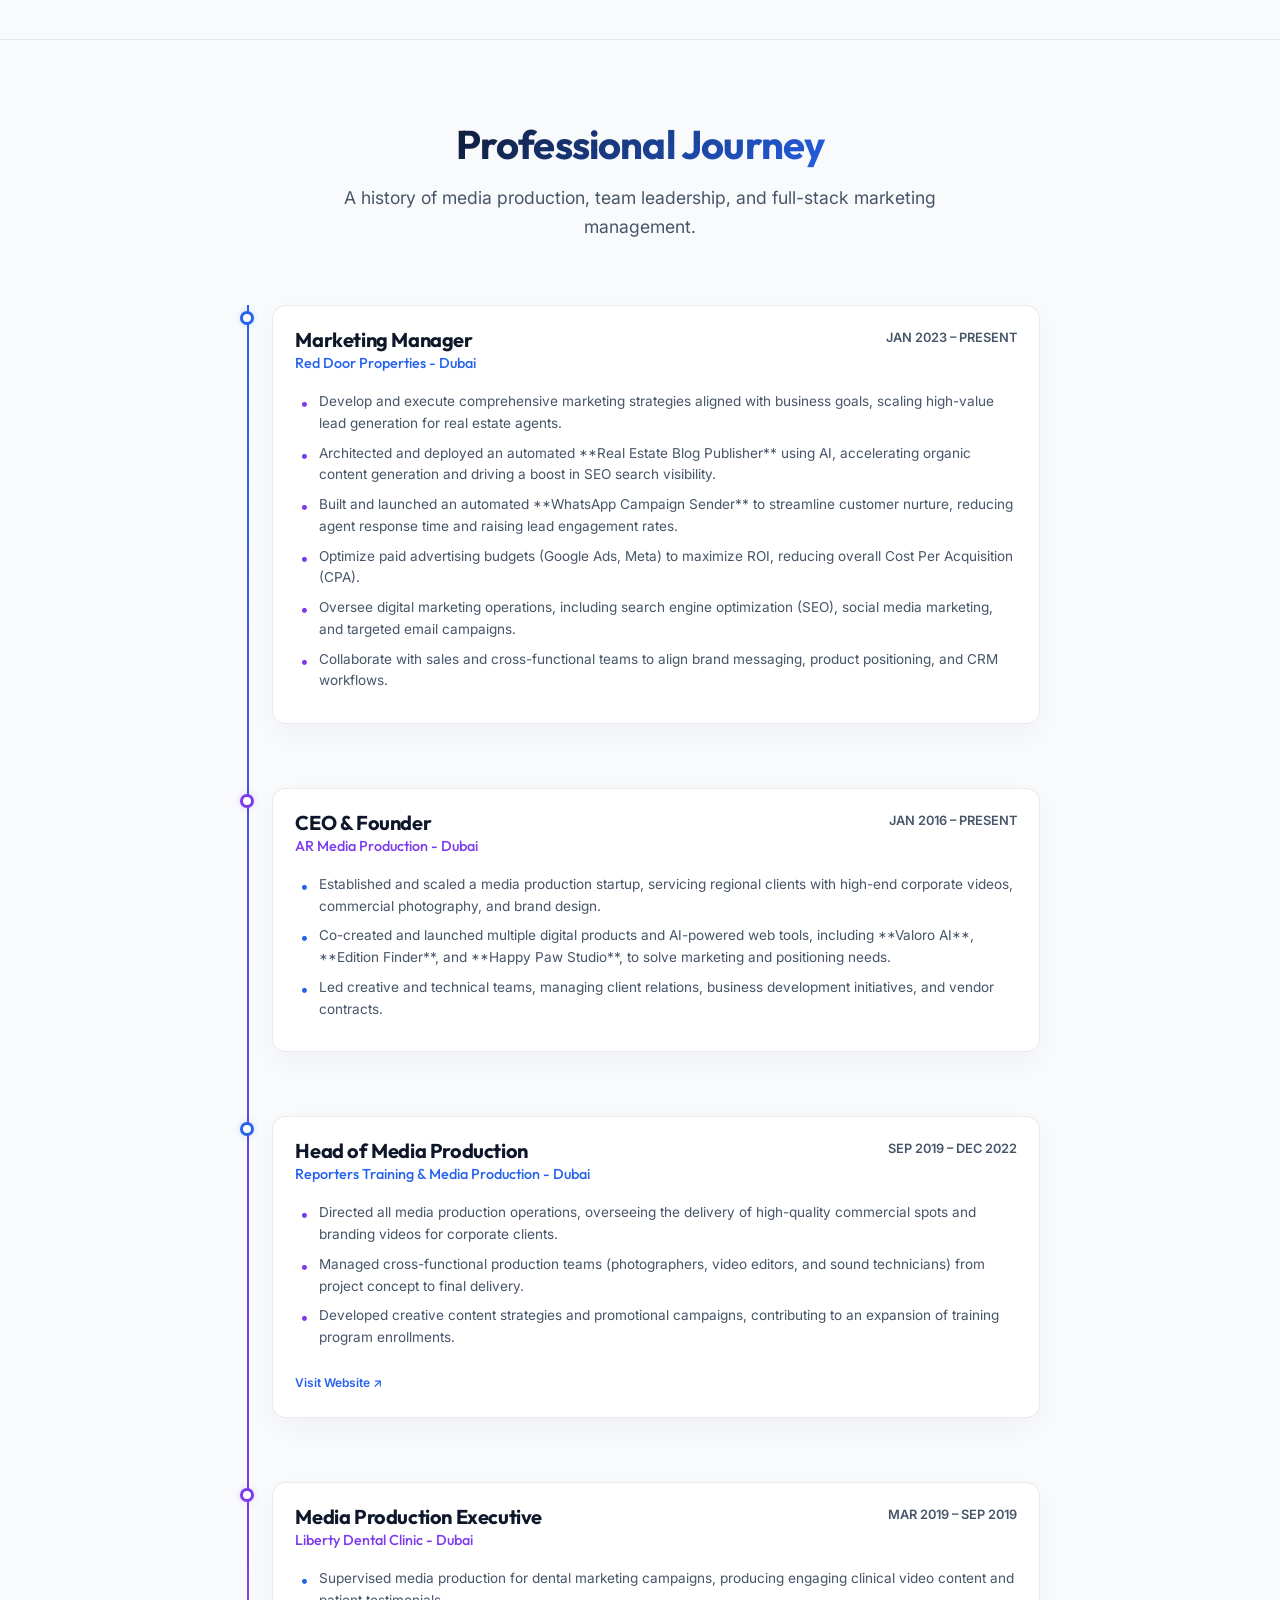
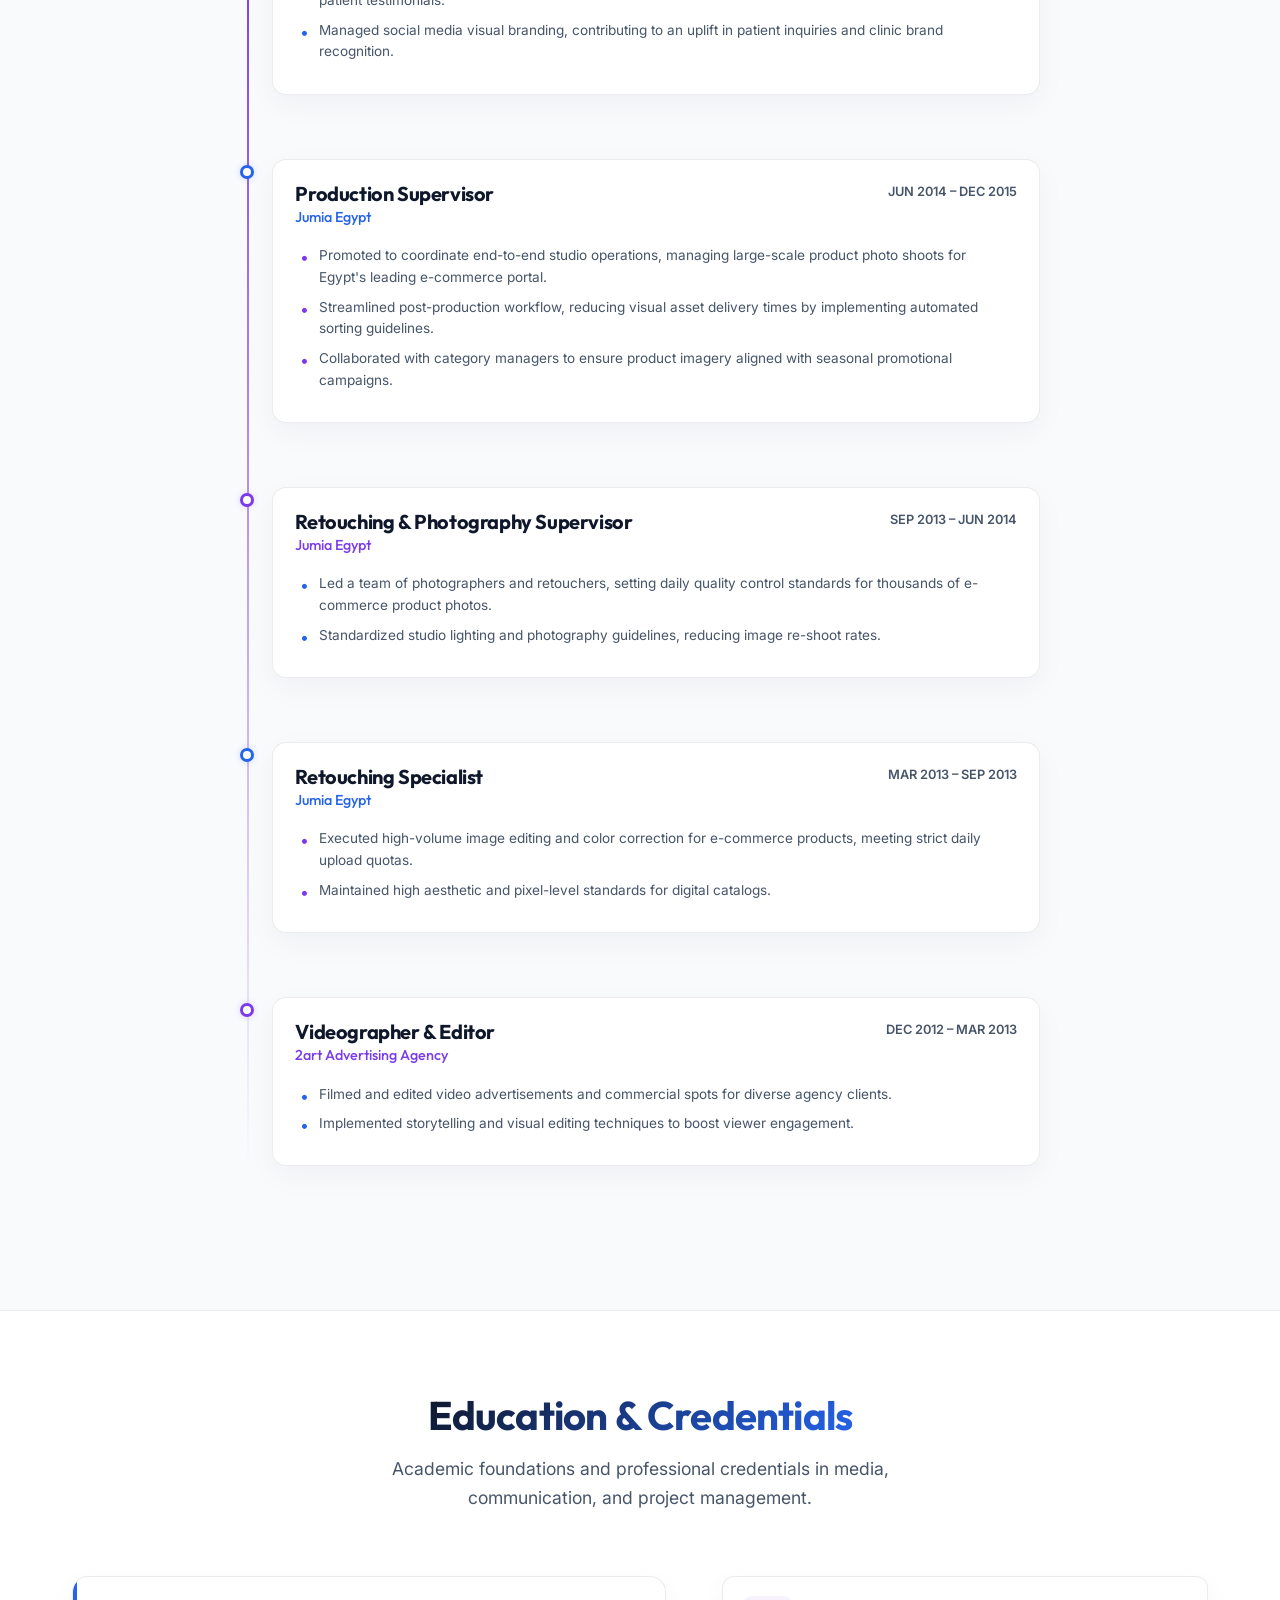
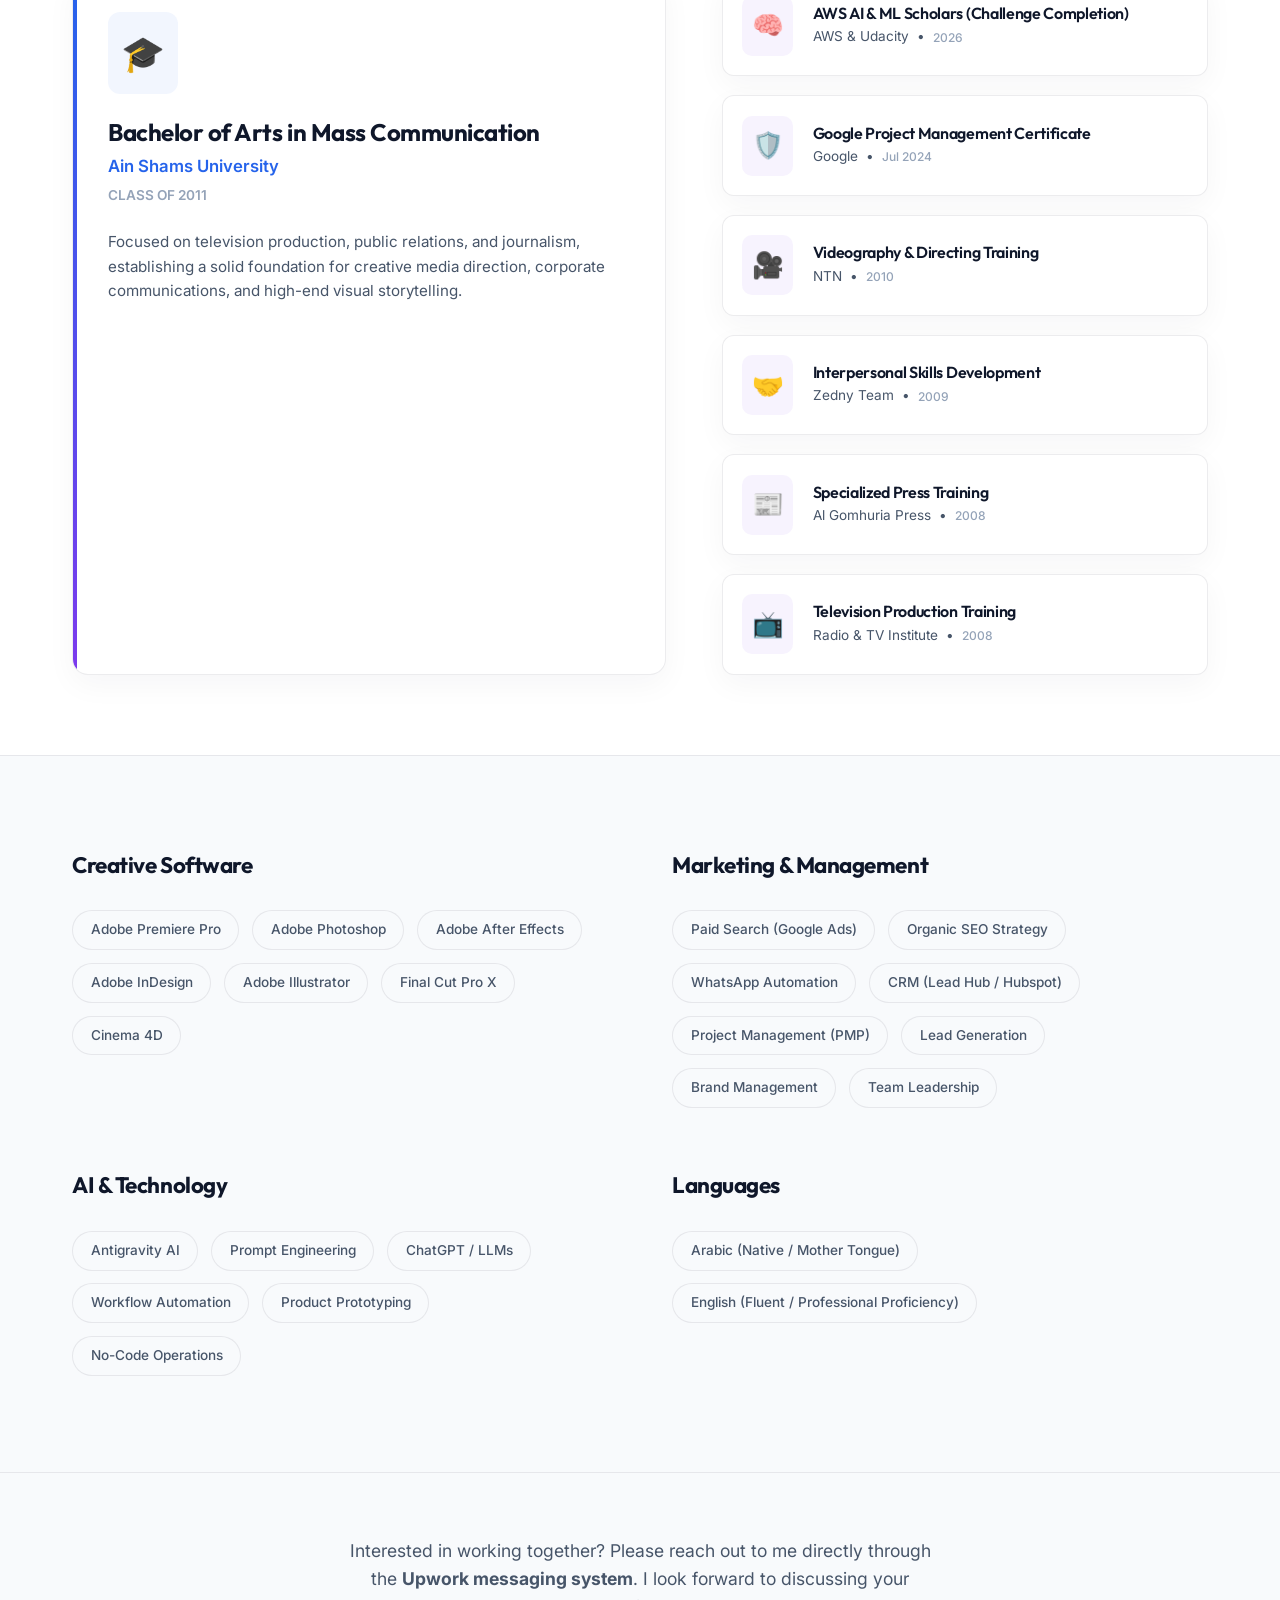
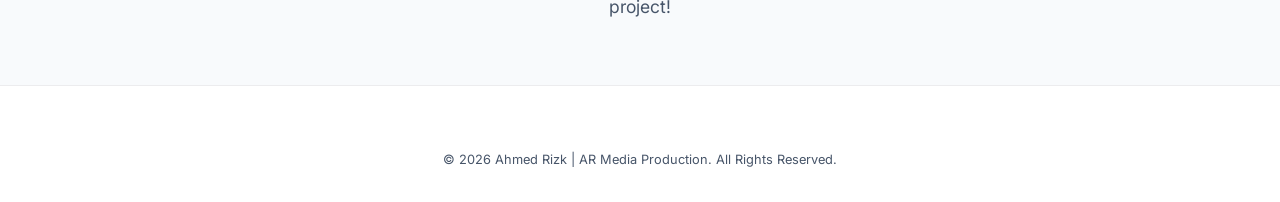
==== commit 2a87f352: "Fix header layout: stack logo title vertically and shorten nav link labels to prevent overlap" ====
--- a/upwork.html
+++ b/upwork.html
@@ -33,9 +33,9 @@
       <nav>
         <ul class="nav-links">
           <li><a href="#hero">Home</a></li>
-          <li><a href="#real-estate">Real Estate Cases</a></li>
+          <li><a href="#real-estate">Real Estate</a></li>
           <li><a href="#ai-automation">AI & Automation</a></li>
-          <li><a href="#media-production">Media Portfolio</a></li>
+          <li><a href="#media-production">Media</a></li>
           <li><a href="#photography">Photography</a></li>
           <li><a href="#experience">Experience</a></li>
           <li><a href="#education">Education</a></li>
--- a/style.css
+++ b/style.css
@@ -217,24 +217,28 @@
 
 .logo {
   font-family: var(--font-headers);
-  font-size: 1.45rem;
+  font-size: 1.35rem;
   font-weight: 800;
   background: linear-gradient(to right, var(--text-primary), var(--accent-primary));
   -webkit-background-clip: text;
   -webkit-text-fill-color: transparent;
   display: flex;
-  align-items: center;
-  gap: 0.5rem;
+  flex-direction: column;
+  align-items: flex-start;
+  line-height: 1.1;
+  white-space: nowrap;
+  flex-shrink: 0;
+  gap: 0.1rem;
 }
 
 .logo span {
-  font-size: 0.75rem;
-  padding: 0.25rem 0.6rem;
-  border-radius: 20px;
-  background: rgba(37, 99, 235, 0.08);
-  border: 1px solid rgba(37, 99, 235, 0.15);
+  font-size: 0.7rem;
+  padding: 0;
+  background: transparent;
+  border: none;
   -webkit-text-fill-color: var(--accent-primary);
   font-weight: 600;
+  display: block;
 }
 
 .nav-links {
